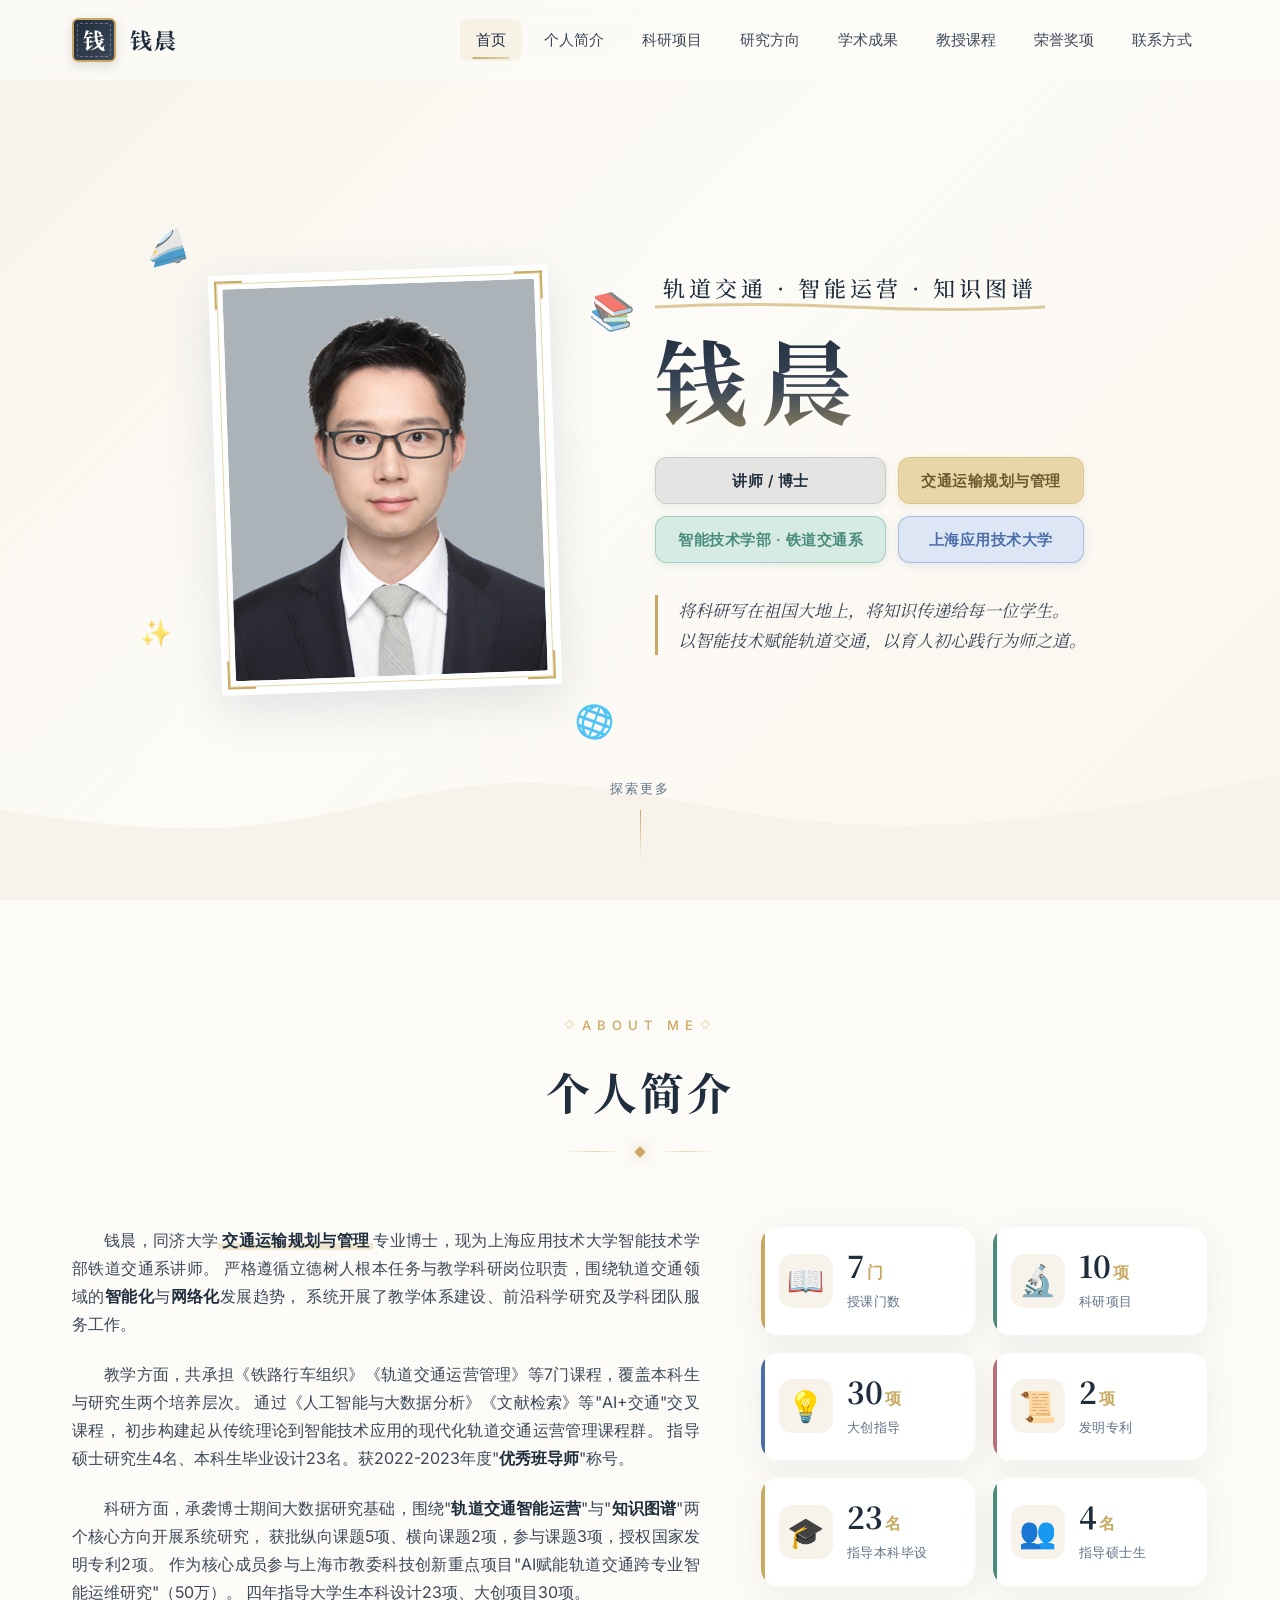
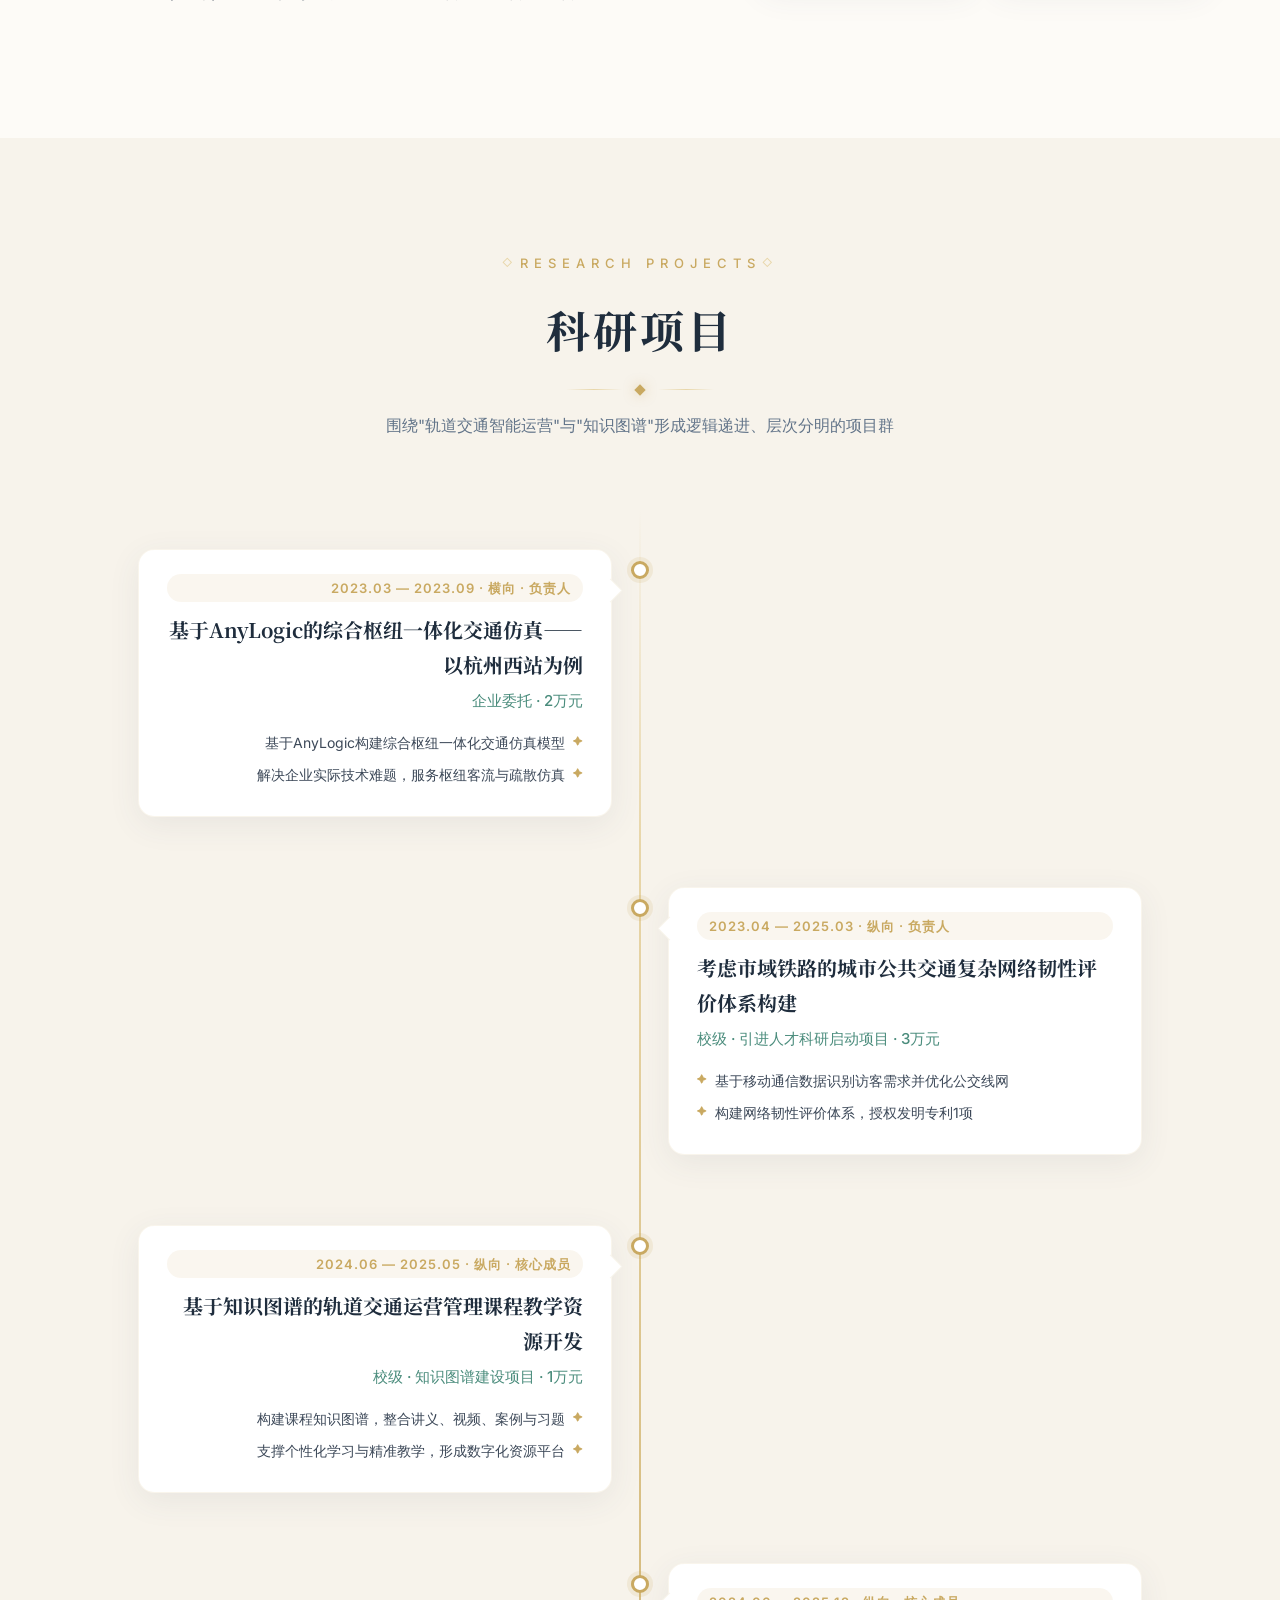
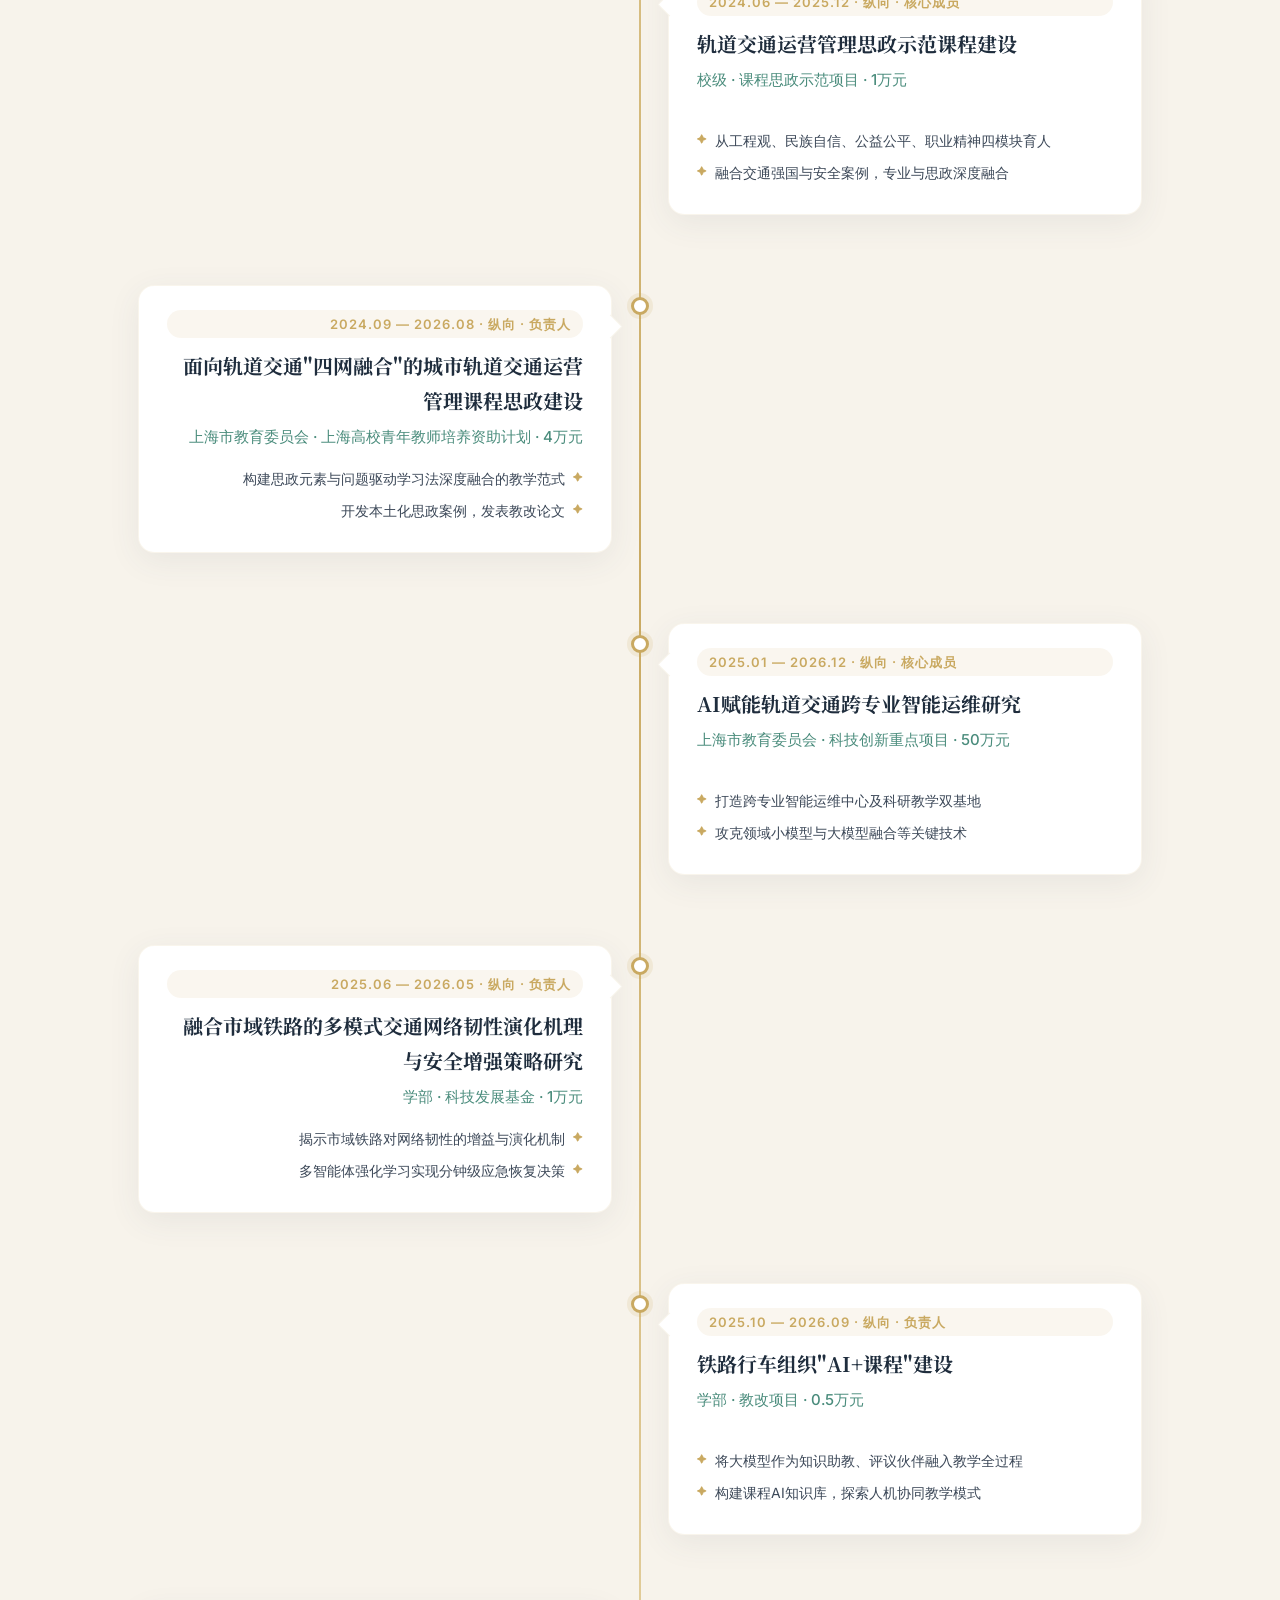
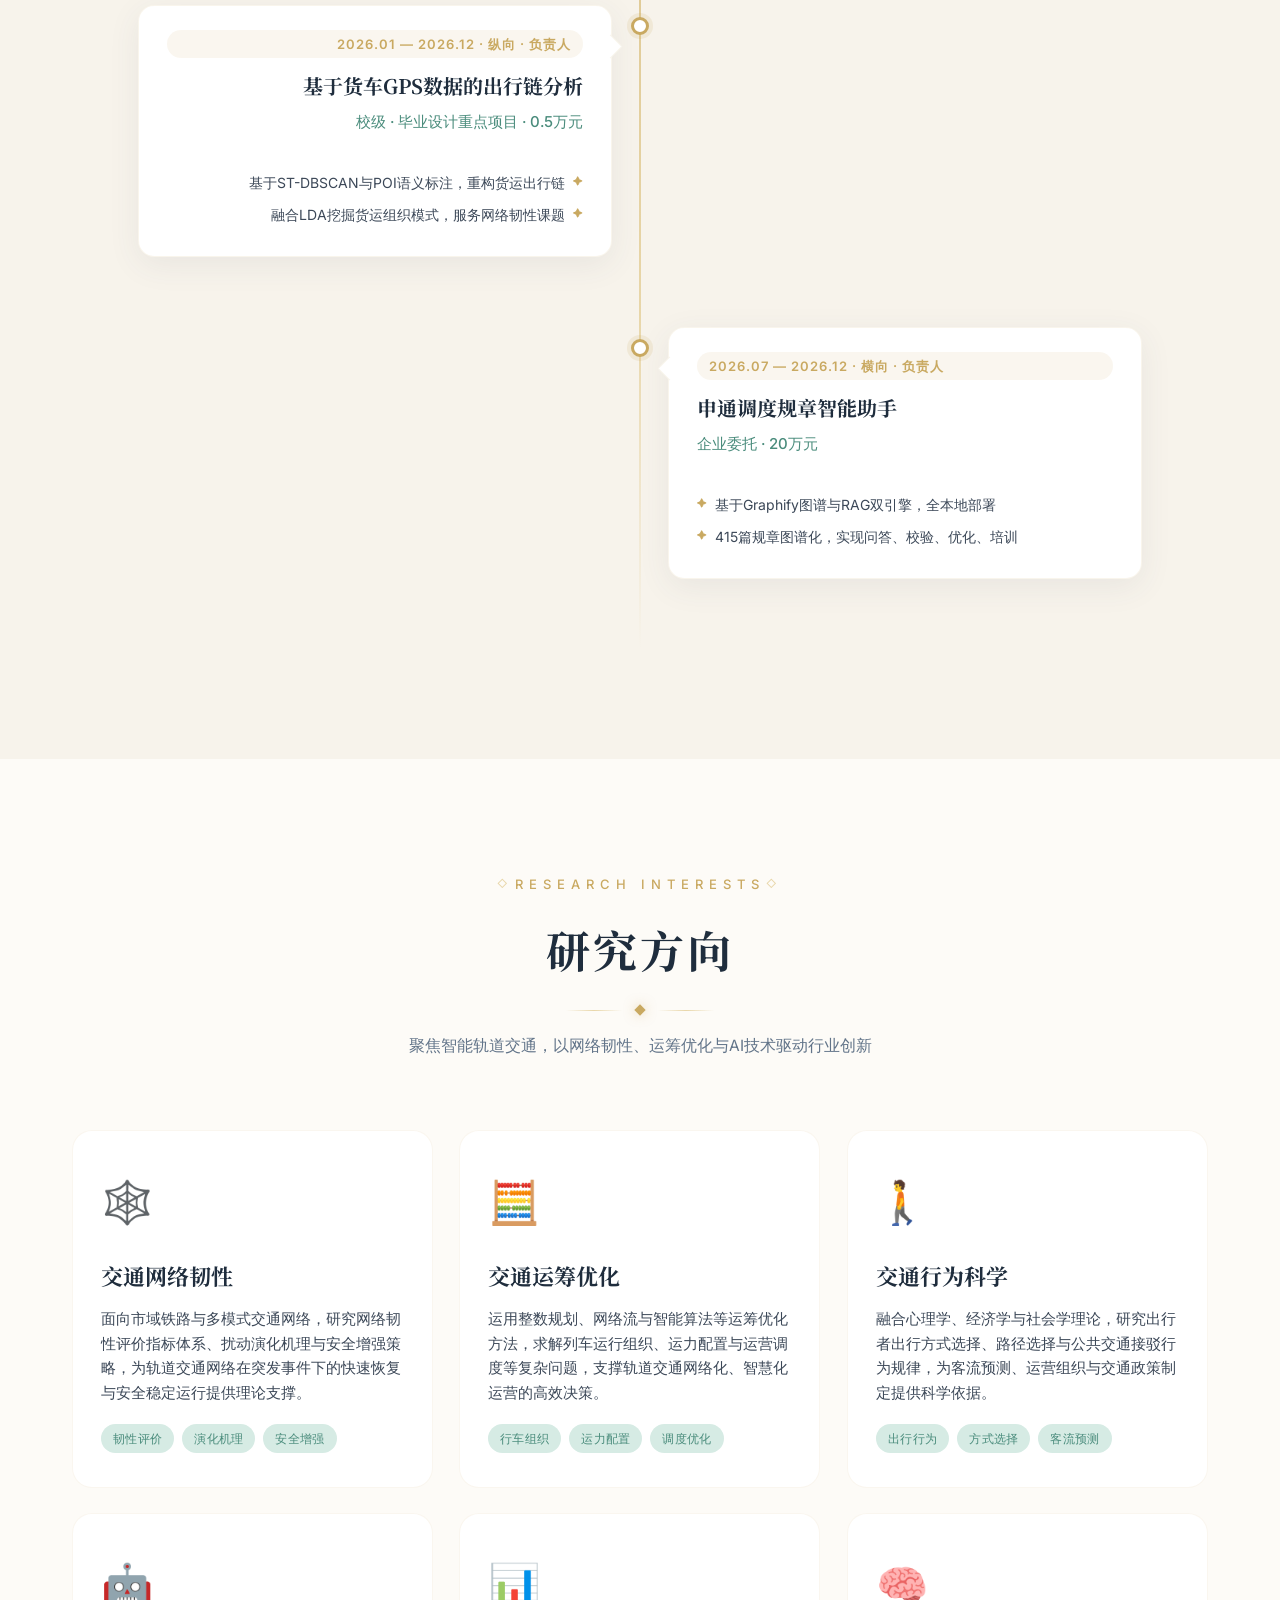
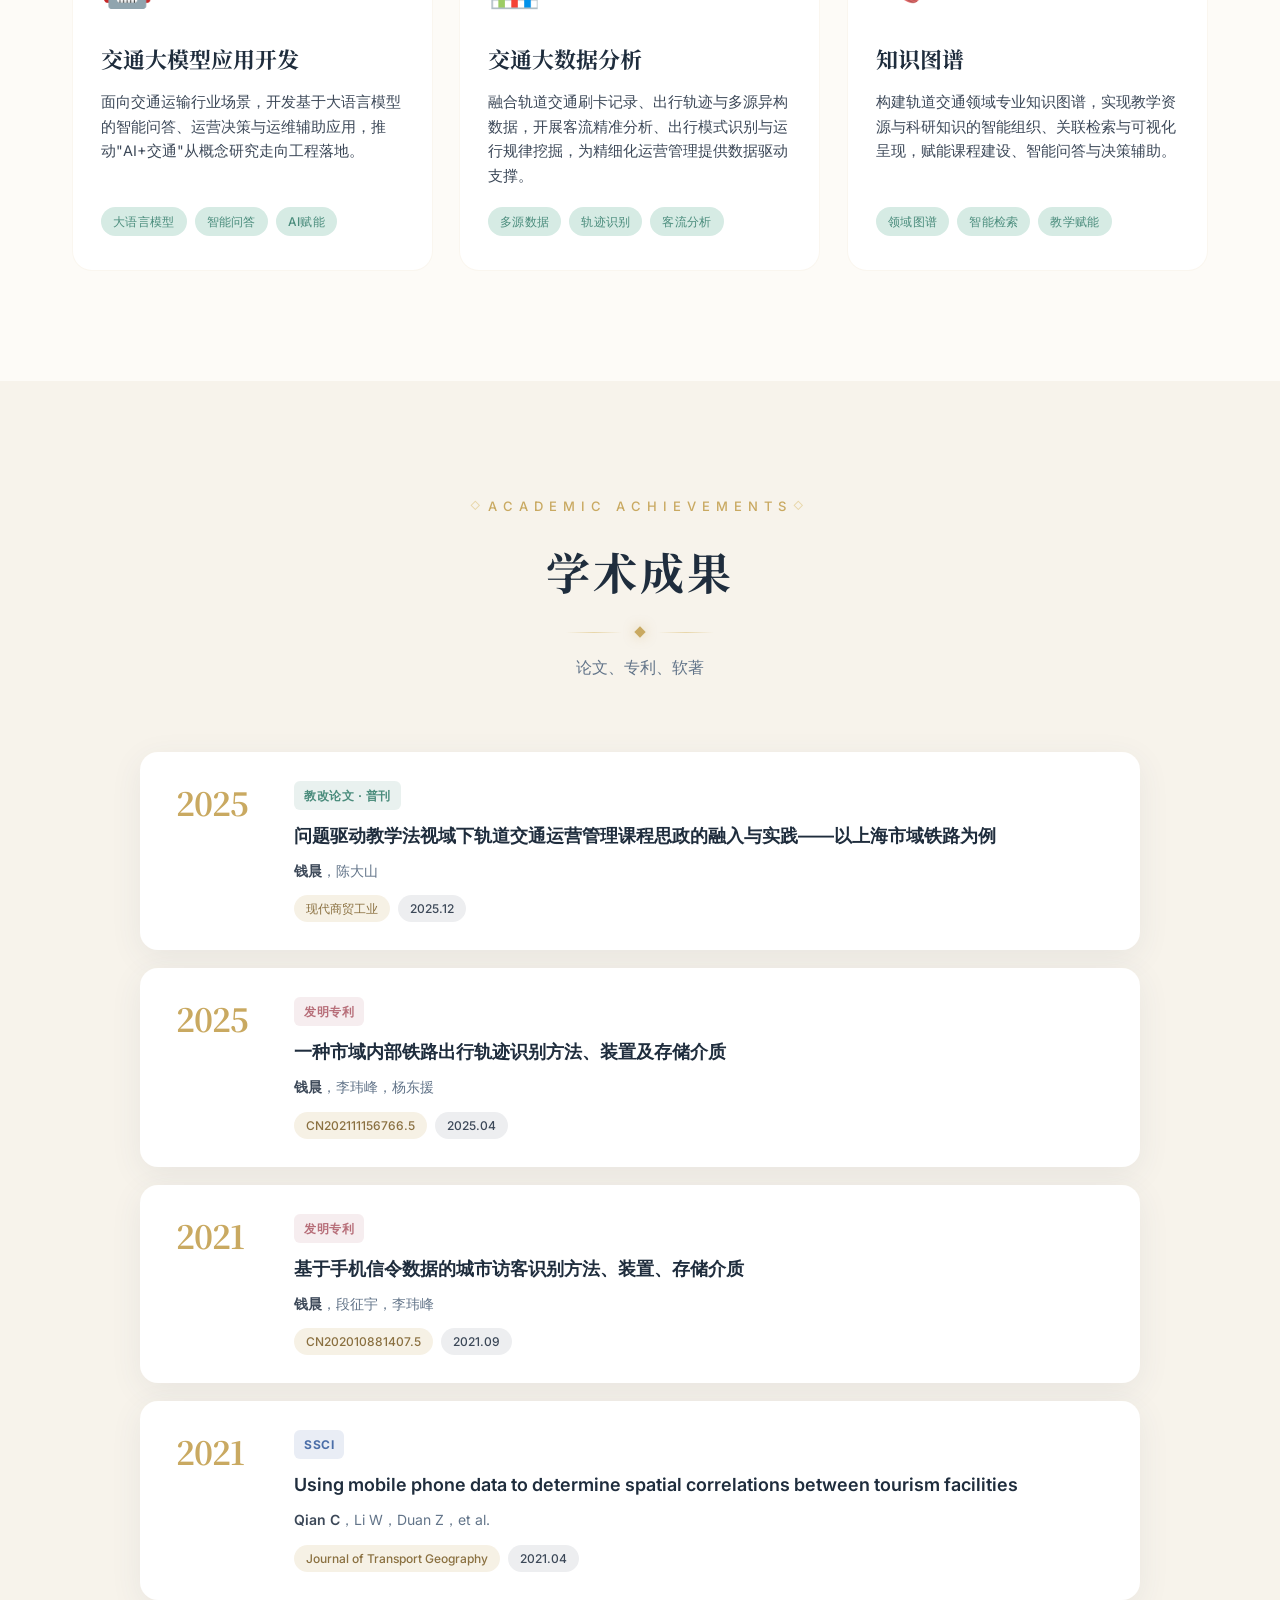
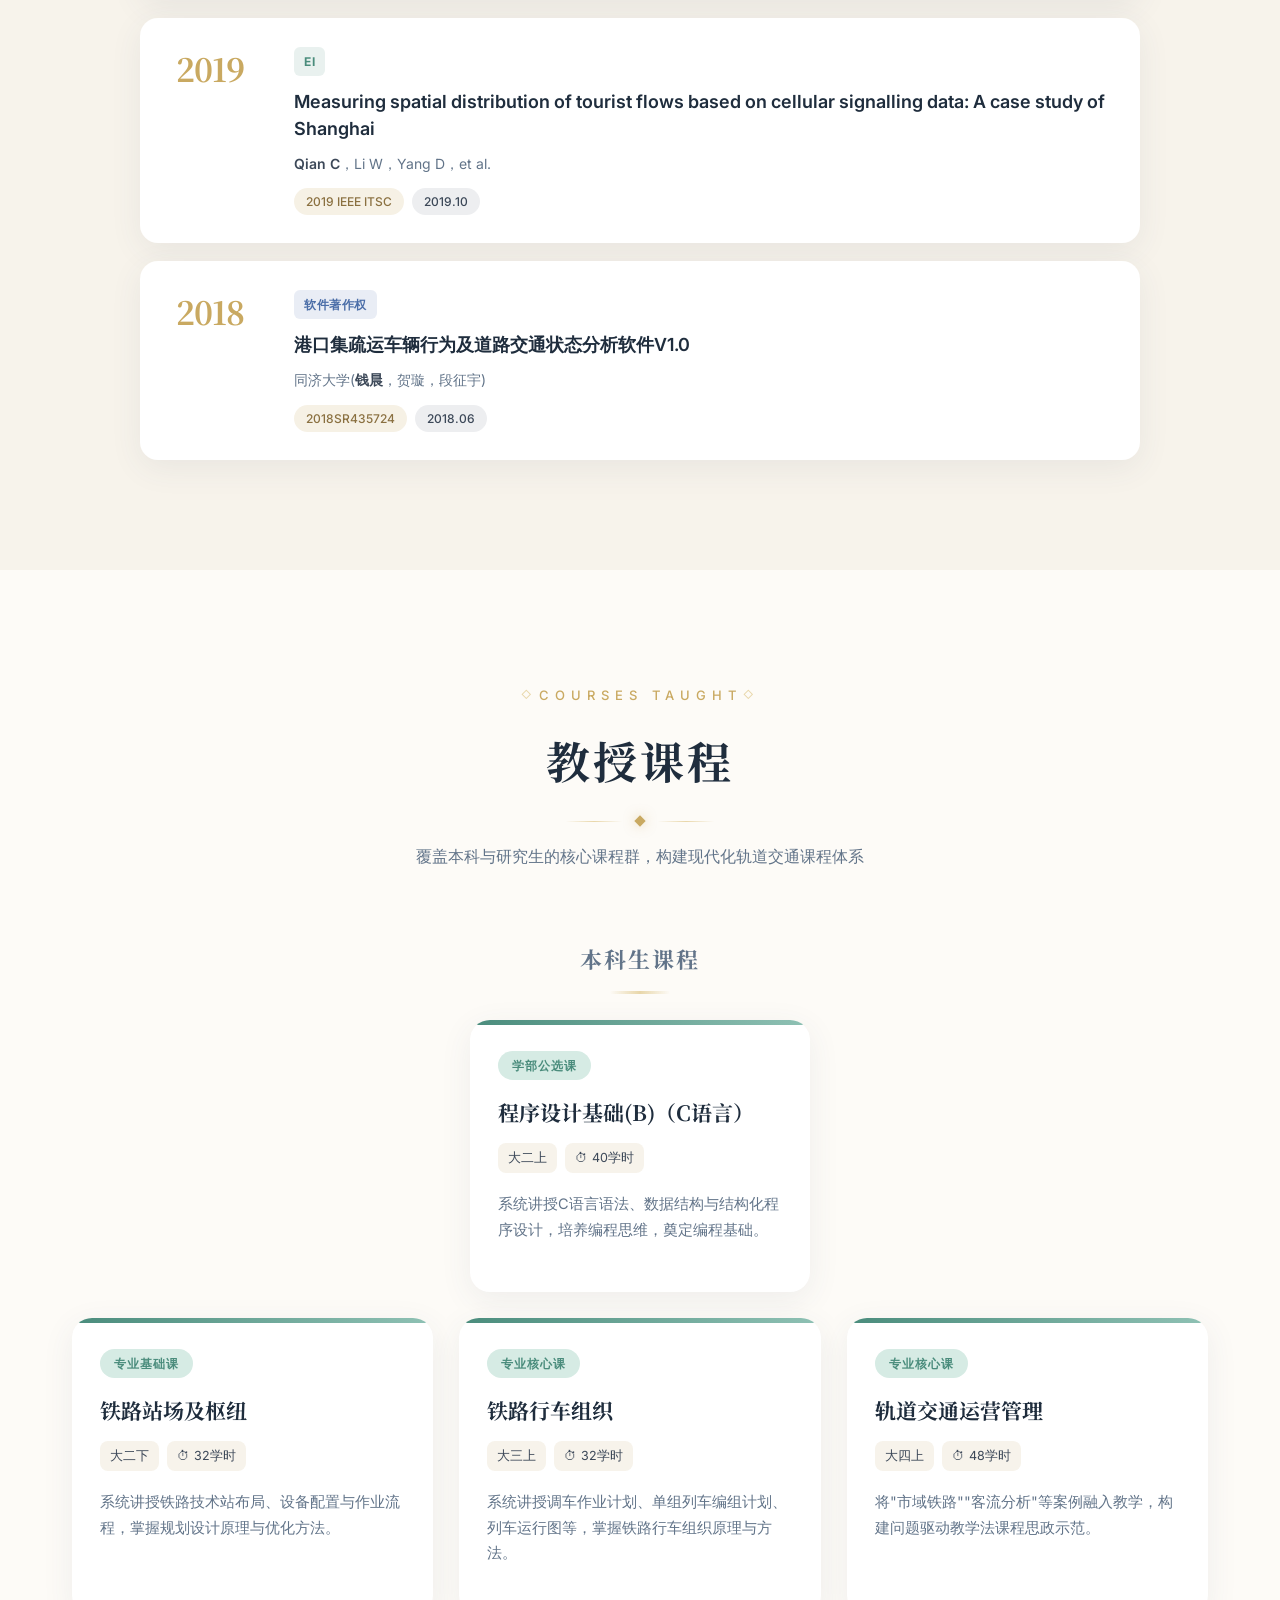
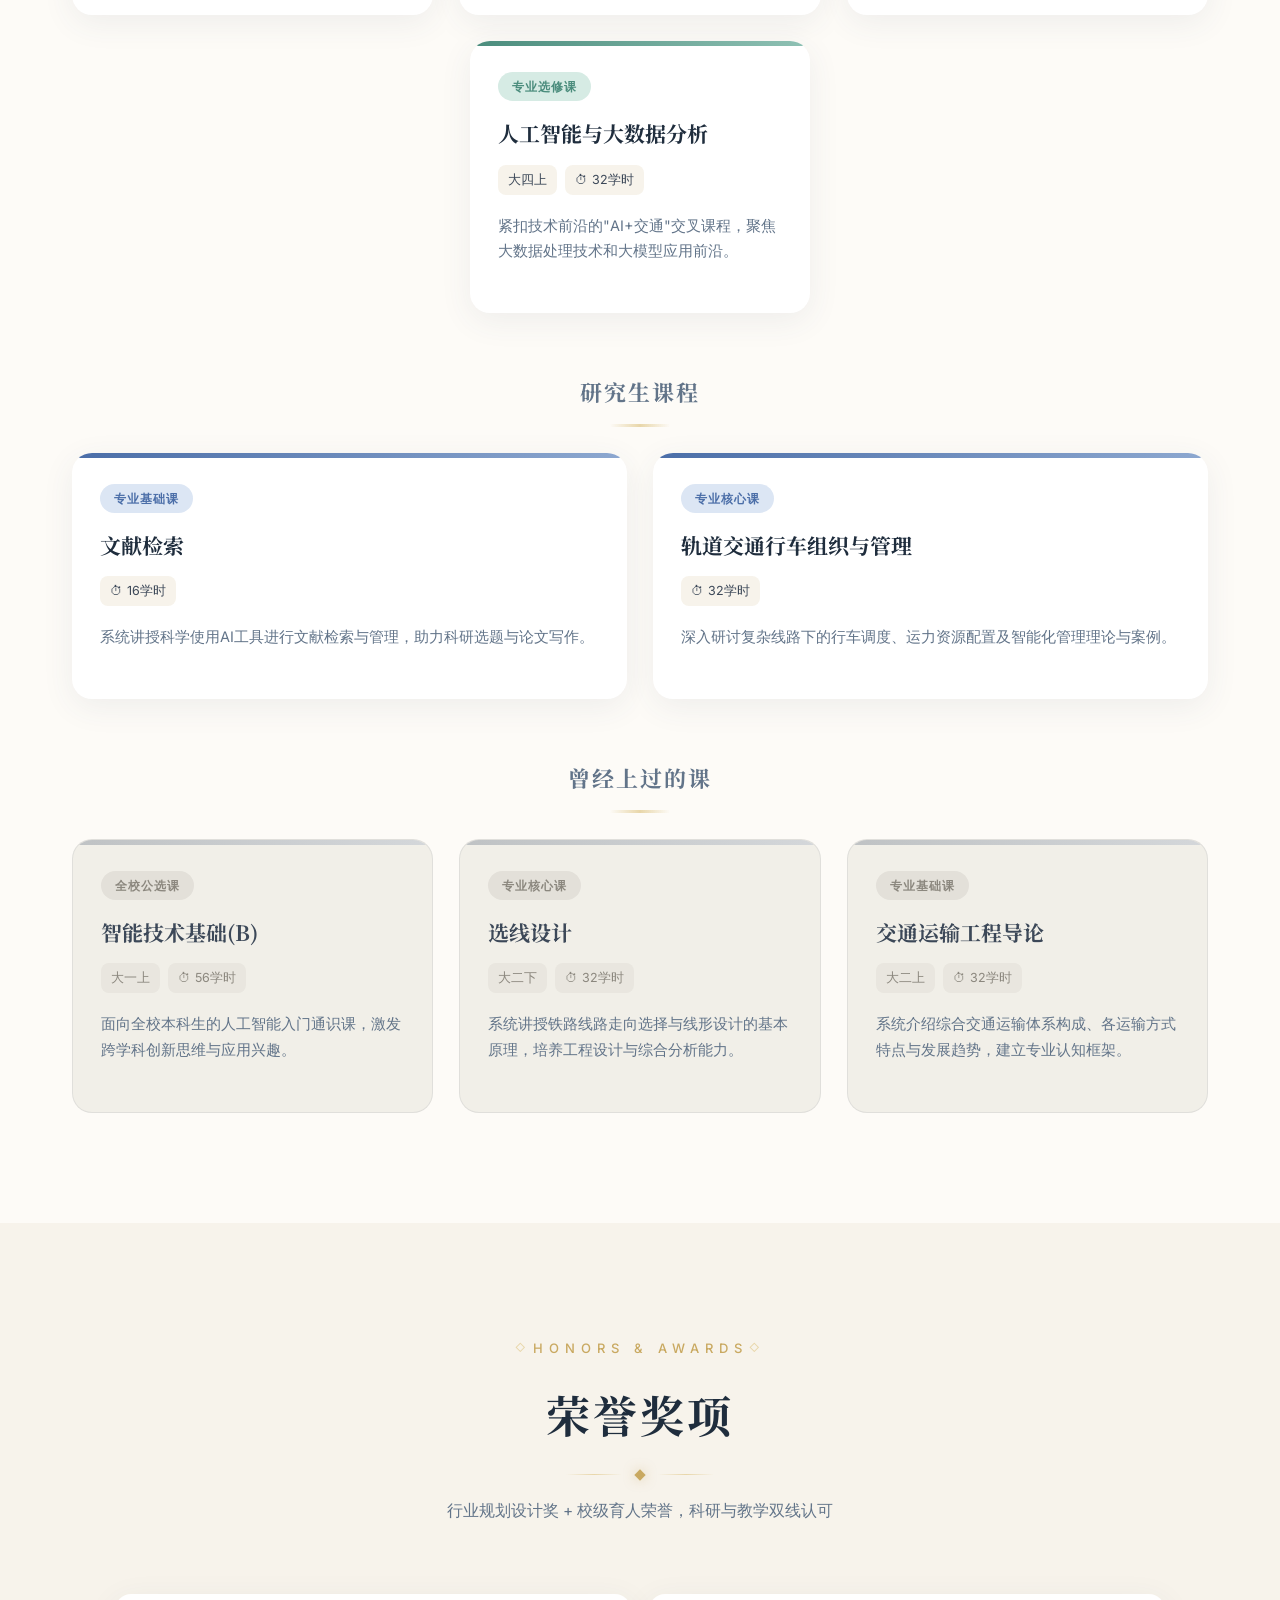
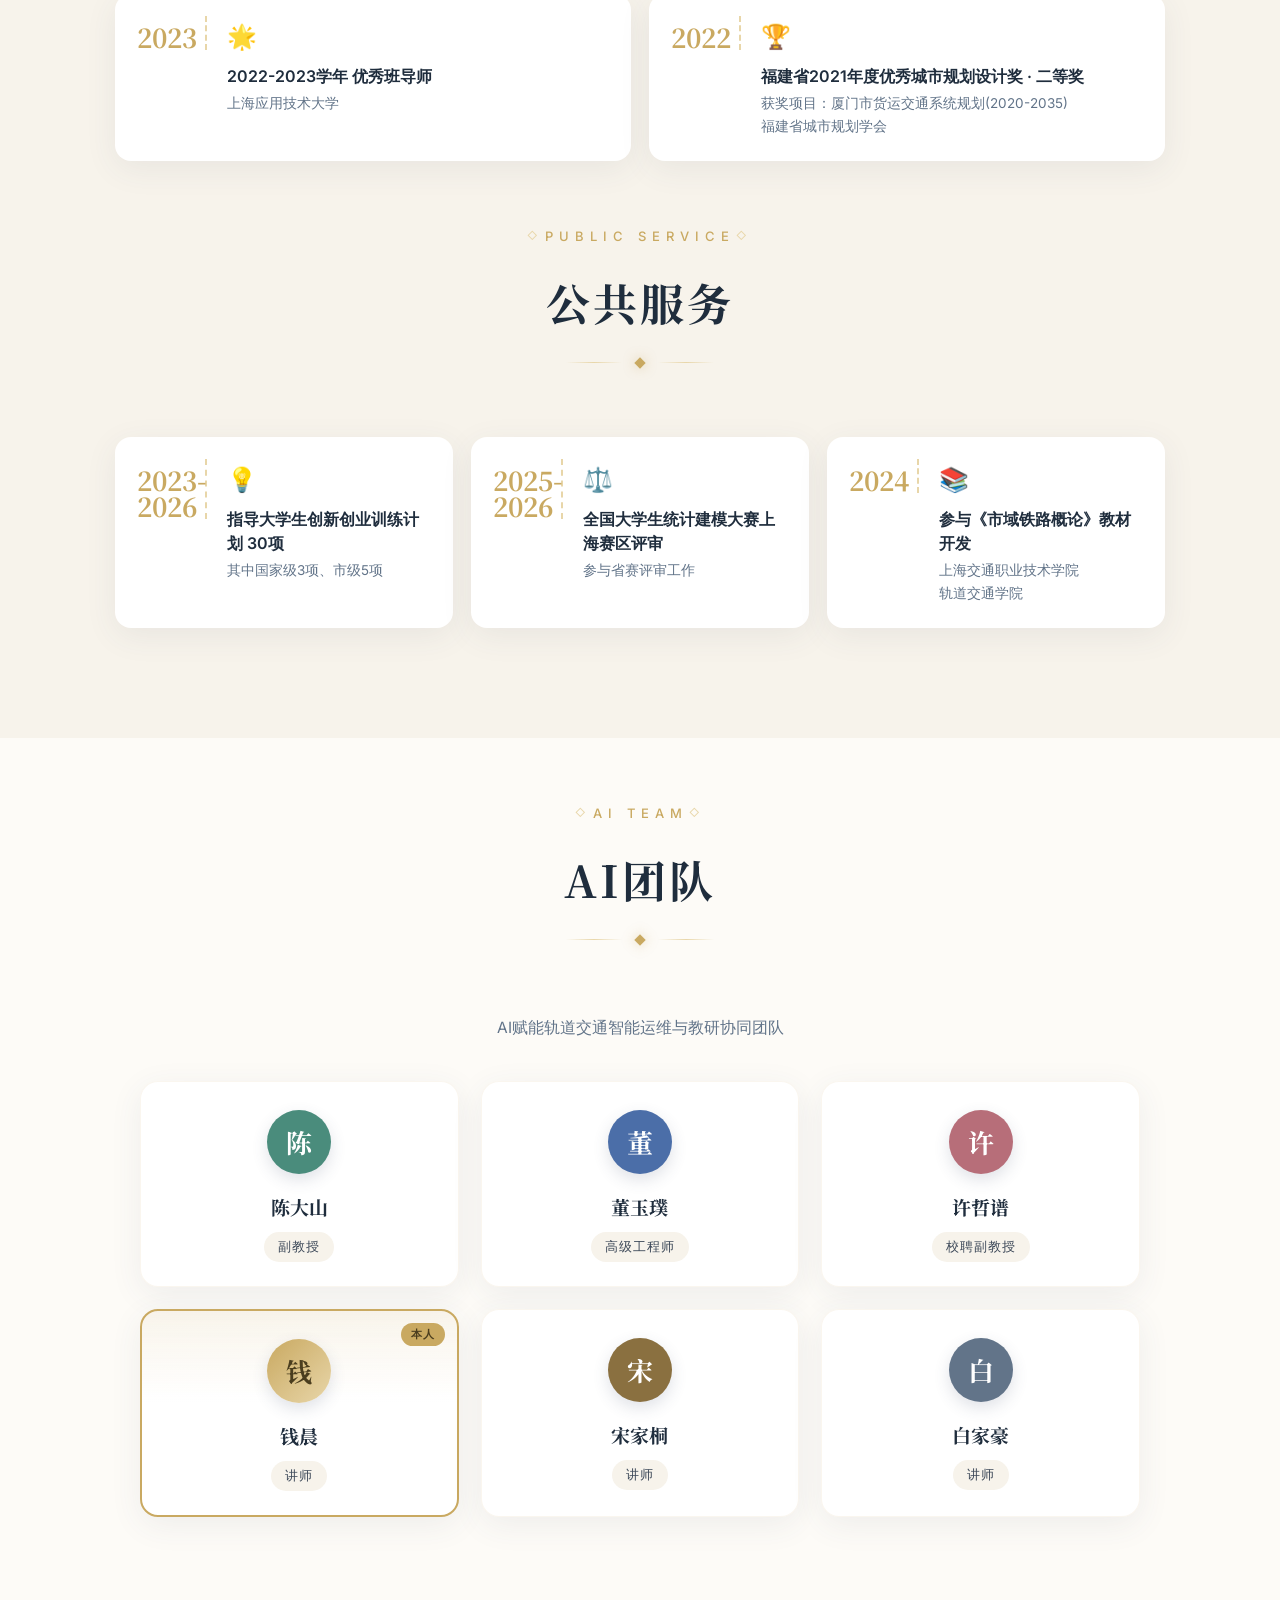
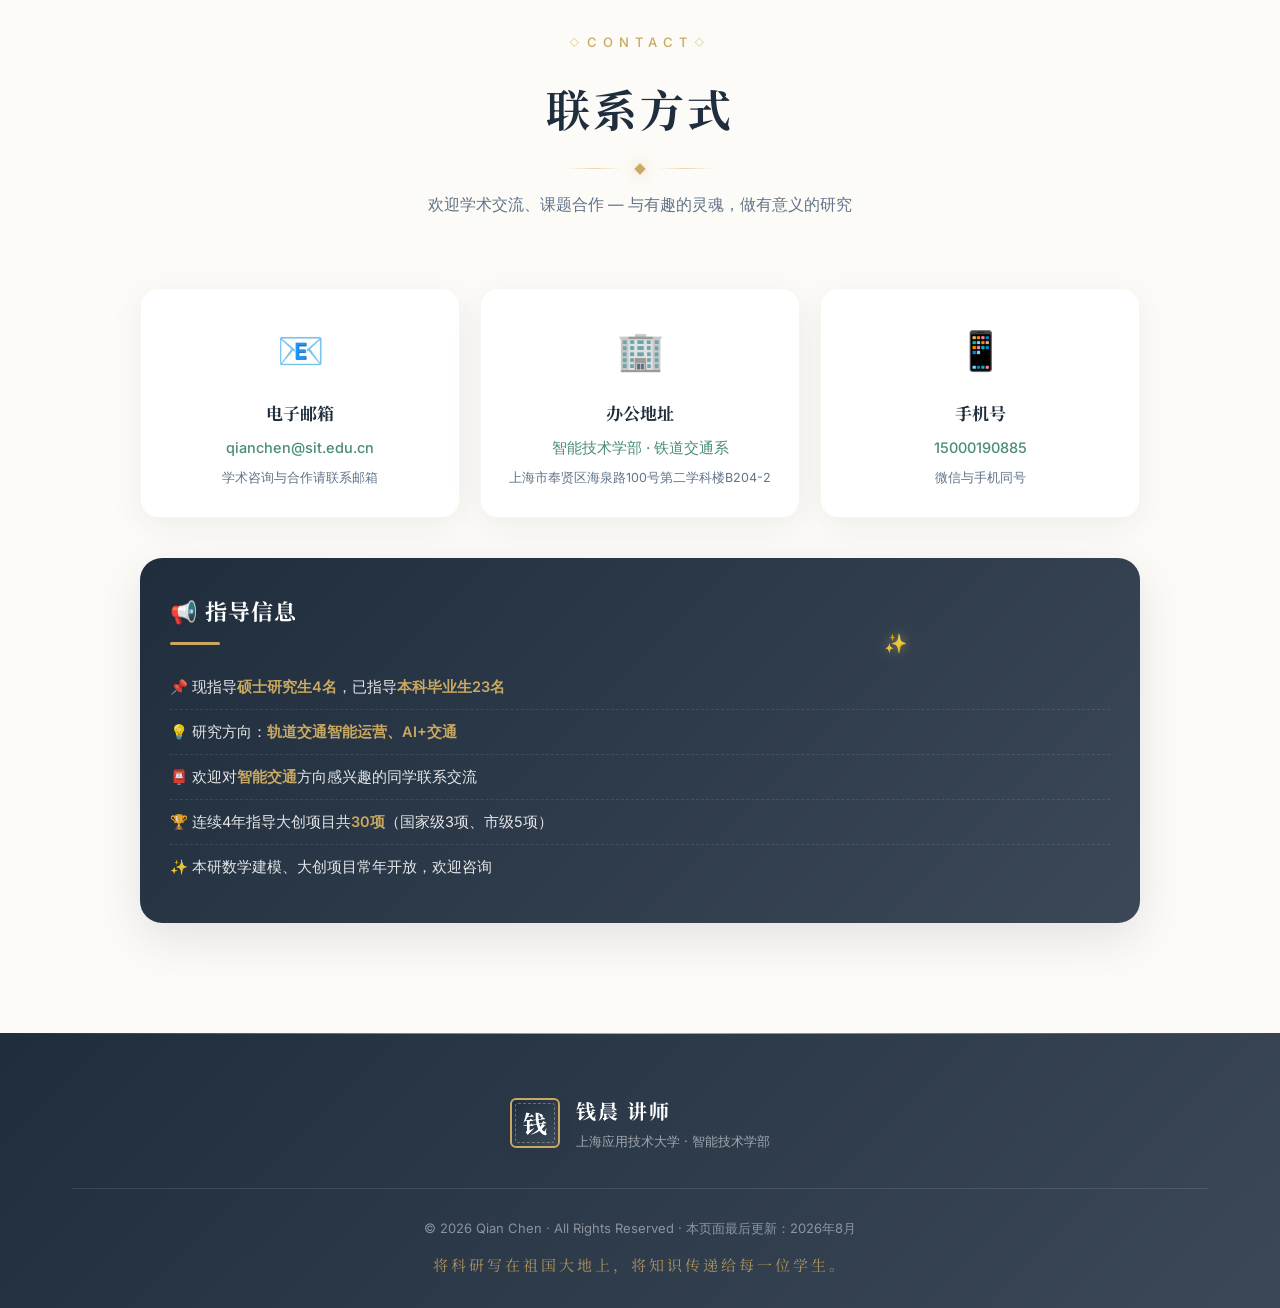
==== index.html @ 1cc36643 "Initial resume site" ====
<!doctype html>
<html lang="zh-CN">
  <head>
    <meta charset="UTF-8" />
    <meta name="viewport" content="width=device-width, initial-scale=1.0" />
    <title>钱晨 讲师 | 个人简历</title>
    <link rel="stylesheet" href="styles.css" />
    <link
      href="https://fonts.googleapis.com/css2?family=Noto+Serif+SC:wght@400;500;600;700&family=Inter:wght@300;400;500;600&display=swap"
      rel="stylesheet"
    />
  </head>
  <body>
    <!-- 背景装饰 -->
    <div class="bg-canvas" id="bgCanvas"></div>
    <div class="bg-particles">
      <span class="particle p1"></span>
      <span class="particle p2"></span>
      <span class="particle p3"></span>
      <span class="particle p4"></span>
      <span class="particle p5"></span>
    </div>

    <!-- 导航 -->
    <nav class="navbar">
      <div class="nav-container">
        <a href="#home" class="brand">
          <span class="brand-seal">钱</span>
          <span class="brand-name">钱晨</span>
        </a>
        <ul class="nav-links" id="navLinks">
          <li><a href="#home" class="active">首页</a></li>
          <li><a href="#about">个人简介</a></li>
          <li><a href="#projects">科研项目</a></li>
          <li><a href="#research">研究方向</a></li>
          <li><a href="#publications">学术成果</a></li>
          <li><a href="#courses">教授课程</a></li>
          <li><a href="#awards">荣誉奖项</a></li>
          <li><a href="#contact">联系方式</a></li>
        </ul>
        <div class="nav-toggle" id="navToggle">
          <span></span><span></span><span></span>
        </div>
      </div>
    </nav>

    <!-- 首页横幅 -->
    <section id="home" class="hero">
      <div class="hero-wave"></div>
      <div class="hero-content">
        <div class="hero-portrait">
          <div class="portrait-frame">
            <div class="frame-corner tl"></div>
            <div class="frame-corner tr"></div>
            <div class="frame-corner bl"></div>
            <div class="frame-corner br"></div>
            <img src="resources/证件照.jpg" alt="钱晨讲师" class="portrait-img" />
          </div>
          <div class="portrait-deco">
            <span class="deco-leaf l1">🚄</span>
            <span class="deco-leaf l2">📚</span>
            <span class="deco-leaf l3">✨</span>
            <span class="deco-leaf l4">🌐</span>
          </div>
        </div>
        <div class="hero-text">
          <p class="hero-greet">
            <span class="ink-underline">轨道交通 · 智能运营 · 知识图谱</span>
          </p>
          <h1 class="hero-name">
            <span class="char">钱</span><span class="char">晨</span>
          </h1>
          <div class="hero-titles">
            <span class="title-pill pill-primary">讲师 / 博士</span>
            <span class="title-pill pill-gold">交通运输规划与管理</span>
            <span class="title-pill pill-secondary"
              >智能技术学部 · 铁道交通系</span
            >
            <span class="title-pill pill-accent">上海应用技术大学</span>
          </div>
          <p class="hero-quote">
            将科研写在祖国大地上，将知识传递给每一位学生。<br />
            以智能技术赋能轨道交通，以育人初心践行为师之道。
          </p>
        </div>
      </div>
      <a href="#about" class="scroll-hint">
        <span>探索更多</span>
        <div class="scroll-line"></div>
      </a>
    </section>

    <!-- 个人简介 -->
    <section id="about" class="about section">
      <div class="container">
        <header class="section-header">
          <span class="section-eyebrow">About Me</span>
          <h2 class="section-title">个人简介</h2>
          <div class="title-accent">
            <span class="accent-line"></span>
            <span class="accent-diamond"></span>
            <span class="accent-line"></span>
          </div>
        </header>
        <div class="about-grid">
          <div class="about-biography">
            <p>
              钱晨，同济大学<span class="hl-highlight">交通运输规划与管理</span
              >专业博士，现为上海应用技术大学智能技术学部铁道交通系讲师。
              严格遵循立德树人根本任务与教学科研岗位职责，围绕轨道交通领域的<strong>智能化</strong>与<strong>网络化</strong>发展趋势，
              系统开展了教学体系建设、前沿科学研究及学科团队服务工作。
            </p>
            <p>
              教学方面，共承担《铁路行车组织》《轨道交通运营管理》等7门课程，覆盖本科生与研究生两个培养层次。
              通过《人工智能与大数据分析》《文献检索》等"AI+交通"交叉课程，
              初步构建起从传统理论到智能技术应用的现代化轨道交通运营管理课程群。
              指导硕士研究生4名、本科生毕业设计23名。获2022-2023年度"<strong>优秀班导师</strong>"称号。
            </p>
            <p>
              科研方面，承袭博士期间大数据研究基础，围绕"<strong>轨道交通智能运营</strong>"与"<strong>知识图谱</strong>"两个核心方向开展系统研究，
              获批纵向课题5项、横向课题2项，参与课题3项，授权国家发明专利2项。
              作为核心成员参与上海市教委科技创新重点项目"AI赋能轨道交通跨专业智能运维研究"（50万）。
              四年指导大学生本科设计23项、大创项目30项。
            </p>
          </div>
          <div class="about-stats">
            <div class="stat-card stat-1">
              <div class="stat-icon">📖</div>
              <div class="stat-body">
                <span class="stat-num" data-count="7">0</span
                ><span class="stat-suffix">门</span>
                <span class="stat-label">授课门数</span>
              </div>
            </div>
            <div class="stat-card stat-2">
              <div class="stat-icon">🔬</div>
              <div class="stat-body">
                <span class="stat-num" data-count="10">0</span
                ><span class="stat-suffix">项</span>
                <span class="stat-label">科研项目</span>
              </div>
            </div>
            <div class="stat-card stat-3">
              <div class="stat-icon">💡</div>
              <div class="stat-body">
                <span class="stat-num" data-count="30">0</span
                ><span class="stat-suffix">项</span>
                <span class="stat-label">大创指导</span>
              </div>
            </div>
            <div class="stat-card stat-4">
              <div class="stat-icon">📜</div>
              <div class="stat-body">
                <span class="stat-num" data-count="2">0</span
                ><span class="stat-suffix">项</span>
                <span class="stat-label">发明专利</span>
              </div>
            </div>
            <div class="stat-card stat-5">
              <div class="stat-icon">🎓</div>
              <div class="stat-body">
                <span class="stat-num" data-count="23">0</span
                ><span class="stat-suffix">名</span>
                <span class="stat-label">指导本科毕设</span>
              </div>
            </div>
            <div class="stat-card stat-6">
              <div class="stat-icon">👥</div>
              <div class="stat-body">
                <span class="stat-num" data-count="4">0</span
                ><span class="stat-suffix">名</span>
                <span class="stat-label">指导硕士生</span>
              </div>
            </div>
          </div>
        </div>
      </div>
    </section>

    <!-- 科研项目 -->
    <section id="projects" class="education section section-alt">
      <div class="container">
        <header class="section-header">
          <span class="section-eyebrow">Research Projects</span>
          <h2 class="section-title">科研项目</h2>
          <div class="title-accent">
            <span class="accent-line"></span>
            <span class="accent-diamond"></span>
            <span class="accent-line"></span>
          </div>
          <p class="section-subtitle">
            围绕"轨道交通智能运营"与"知识图谱"形成逻辑递进、层次分明的项目群
          </p>
        </header>
        <div class="timeline">
          <div class="timeline-line"></div>
          <div class="timeline-item left">
            <div class="timeline-dot"></div>
            <div class="timeline-card">
              <span class="timeline-date"
                >2023.03 — 2023.09 · 横向 · 负责人</span
              >
              <h3 class="timeline-title">
                基于AnyLogic的综合枢纽一体化交通仿真——以杭州西站为例
              </h3>
              <p class="timeline-school">企业委托 · 2万元</p>
              <ul class="timeline-detail">
                <li>基于AnyLogic构建综合枢纽一体化交通仿真模型</li>
                <li>解决企业实际技术难题，服务枢纽客流与疏散仿真</li>
              </ul>
            </div>
          </div>
          <div class="timeline-item right">
            <div class="timeline-dot"></div>
            <div class="timeline-card">
              <span class="timeline-date"
                >2023.04 — 2025.03 · 纵向 · 负责人</span
              >
              <h3 class="timeline-title">
                考虑市域铁路的城市公共交通复杂网络韧性评价体系构建
              </h3>
              <p class="timeline-school">校级 · 引进人才科研启动项目 · 3万元</p>
              <ul class="timeline-detail">
                <li>基于移动通信数据识别访客需求并优化公交线网</li>
                <li>构建网络韧性评价体系，授权发明专利1项</li>
              </ul>
            </div>
          </div>
          <div class="timeline-item left">
            <div class="timeline-dot"></div>
            <div class="timeline-card">
              <span class="timeline-date"
                >2024.06 — 2025.05 · 纵向 · 核心成员</span
              >
              <h3 class="timeline-title">
                基于知识图谱的轨道交通运营管理课程教学资源开发
              </h3>
              <p class="timeline-school">校级 · 知识图谱建设项目 · 1万元</p>
              <ul class="timeline-detail">
                <li>构建课程知识图谱，整合讲义、视频、案例与习题</li>
                <li>支撑个性化学习与精准教学，形成数字化资源平台</li>
              </ul>
            </div>
          </div>
          <div class="timeline-item right">
            <div class="timeline-dot"></div>
            <div class="timeline-card">
              <span class="timeline-date"
                >2024.06 — 2025.12 · 纵向 · 核心成员</span
              >
              <h3 class="timeline-title">轨道交通运营管理思政示范课程建设</h3>
              <p class="timeline-school">校级 · 课程思政示范项目 · 1万元</p>
              <ul class="timeline-detail">
                <li>从工程观、民族自信、公益公平、职业精神四模块育人</li>
                <li>融合交通强国与安全案例，专业与思政深度融合</li>
              </ul>
            </div>
          </div>
          <div class="timeline-item left">
            <div class="timeline-dot"></div>
            <div class="timeline-card">
              <span class="timeline-date"
                >2024.09 — 2026.08 · 纵向 · 负责人</span
              >
              <h3 class="timeline-title">
                面向轨道交通"四网融合"的城市轨道交通运营管理课程思政建设
              </h3>
              <p class="timeline-school">
                上海市教育委员会 · 上海高校青年教师培养资助计划 · 4万元
              </p>
              <ul class="timeline-detail">
                <li>构建思政元素与问题驱动学习法深度融合的教学范式</li>
                <li>开发本土化思政案例，发表教改论文</li>
              </ul>
            </div>
          </div>
          <div class="timeline-item right">
            <div class="timeline-dot"></div>
            <div class="timeline-card">
              <span class="timeline-date"
                >2025.01 — 2026.12 · 纵向 · 核心成员</span
              >
              <h3 class="timeline-title">AI赋能轨道交通跨专业智能运维研究</h3>
              <p class="timeline-school">
                上海市教育委员会 · 科技创新重点项目 · 50万元
              </p>
              <ul class="timeline-detail">
                <li>打造跨专业智能运维中心及科研教学双基地</li>
                <li>攻克领域小模型与大模型融合等关键技术</li>
              </ul>
            </div>
          </div>
          <div class="timeline-item left">
            <div class="timeline-dot"></div>
            <div class="timeline-card">
              <span class="timeline-date"
                >2025.06 — 2026.05 · 纵向 · 负责人</span
              >
              <h3 class="timeline-title">
                融合市域铁路的多模式交通网络韧性演化机理与安全增强策略研究
              </h3>
              <p class="timeline-school">学部 · 科技发展基金 · 1万元</p>
              <ul class="timeline-detail">
                <li>揭示市域铁路对网络韧性的增益与演化机制</li>
                <li>多智能体强化学习实现分钟级应急恢复决策</li>
              </ul>
            </div>
          </div>
          <div class="timeline-item right">
            <div class="timeline-dot"></div>
            <div class="timeline-card">
              <span class="timeline-date"
                >2025.10 — 2026.09 · 纵向 · 负责人</span
              >
              <h3 class="timeline-title">铁路行车组织"AI+课程"建设</h3>
              <p class="timeline-school">学部 · 教改项目 · 0.5万元</p>
              <ul class="timeline-detail">
                <li>将大模型作为知识助教、评议伙伴融入教学全过程</li>
                <li>构建课程AI知识库，探索人机协同教学模式</li>
              </ul>
            </div>
          </div>
          <div class="timeline-item left">
            <div class="timeline-dot"></div>
            <div class="timeline-card">
              <span class="timeline-date"
                >2026.01 — 2026.12 · 纵向 · 负责人</span
              >
              <h3 class="timeline-title">基于货车GPS数据的出行链分析</h3>
              <p class="timeline-school">校级 · 毕业设计重点项目 · 0.5万元</p>
              <ul class="timeline-detail">
                <li>基于ST-DBSCAN与POI语义标注，重构货运出行链</li>
                <li>融合LDA挖掘货运组织模式，服务网络韧性课题</li>
              </ul>
            </div>
          </div>
          <div class="timeline-item right">
            <div class="timeline-dot"></div>
            <div class="timeline-card">
              <span class="timeline-date"
                >2026.07 — 2026.12 · 横向 · 负责人</span
              >
              <h3 class="timeline-title">申通调度规章智能助手</h3>
              <p class="timeline-school">企业委托 · 20万元</p>
              <ul class="timeline-detail">
                <li>基于Graphify图谱与RAG双引擎，全本地部署</li>
                <li>415篇规章图谱化，实现问答、校验、优化、培训</li>
              </ul>
            </div>
          </div>
        </div>
      </div>
    </section>

    <!-- 研究方向 -->
    <section id="research" class="research section">
      <div class="container">
        <header class="section-header">
          <span class="section-eyebrow">Research Interests</span>
          <h2 class="section-title">研究方向</h2>
          <div class="title-accent">
            <span class="accent-line"></span>
            <span class="accent-diamond"></span>
            <span class="accent-line"></span>
          </div>
          <p class="section-subtitle">
            聚焦智能轨道交通，以网络韧性、运筹优化与AI技术驱动行业创新
          </p>
        </header>
        <div class="research-grid">
          <div class="research-card hover-card" style="--i: 1">
            <div class="rc-icon">🕸️</div>
            <h3 class="rc-title">交通网络韧性</h3>
            <p class="rc-desc">
              面向市域铁路与多模式交通网络，研究网络韧性评价指标体系、扰动演化机理与安全增强策略，为轨道交通网络在突发事件下的快速恢复与安全稳定运行提供理论支撑。
            </p>
            <div class="rc-tags">
              <span>韧性评价</span><span>演化机理</span><span>安全增强</span>
            </div>
          </div>
          <div class="research-card hover-card" style="--i: 2">
            <div class="rc-icon">🧮</div>
            <h3 class="rc-title">交通运筹优化</h3>
            <p class="rc-desc">
              运用整数规划、网络流与智能算法等运筹优化方法，求解列车运行组织、运力配置与运营调度等复杂问题，支撑轨道交通网络化、智慧化运营的高效决策。
            </p>
            <div class="rc-tags">
              <span>行车组织</span><span>运力配置</span><span>调度优化</span>
            </div>
          </div>
          <div class="research-card hover-card" style="--i: 3">
            <div class="rc-icon">🚶</div>
            <h3 class="rc-title">交通行为科学</h3>
            <p class="rc-desc">
              融合心理学、经济学与社会学理论，研究出行者出行方式选择、路径选择与公共交通接驳行为规律，为客流预测、运营组织与交通政策制定提供科学依据。
            </p>
            <div class="rc-tags">
              <span>出行行为</span><span>方式选择</span><span>客流预测</span>
            </div>
          </div>
          <div class="research-card hover-card" style="--i: 4">
            <div class="rc-icon">🤖</div>
            <h3 class="rc-title">交通大模型应用开发</h3>
            <p class="rc-desc">
              面向交通运输行业场景，开发基于大语言模型的智能问答、运营决策与运维辅助应用，推动"AI+交通"从概念研究走向工程落地。
            </p>
            <div class="rc-tags">
              <span>大语言模型</span><span>智能问答</span><span>AI赋能</span>
            </div>
          </div>
          <div class="research-card hover-card" style="--i: 5">
            <div class="rc-icon">📊</div>
            <h3 class="rc-title">交通大数据分析</h3>
            <p class="rc-desc">
              融合轨道交通刷卡记录、出行轨迹与多源异构数据，开展客流精准分析、出行模式识别与运行规律挖掘，为精细化运营管理提供数据驱动支撑。
            </p>
            <div class="rc-tags">
              <span>多源数据</span><span>轨迹识别</span><span>客流分析</span>
            </div>
          </div>
          <div class="research-card hover-card" style="--i: 6">
            <div class="rc-icon">🧠</div>
            <h3 class="rc-title">知识图谱</h3>
            <p class="rc-desc">
              构建轨道交通领域专业知识图谱，实现教学资源与科研知识的智能组织、关联检索与可视化呈现，赋能课程建设、智能问答与决策辅助。
            </p>
            <div class="rc-tags">
              <span>领域图谱</span><span>智能检索</span><span>教学赋能</span>
            </div>
          </div>
        </div>
      </div>
    </section>

    <!-- 学术成果 -->
    <section id="publications" class="publications section section-alt">
      <div class="container">
        <header class="section-header">
          <span class="section-eyebrow">Academic Achievements</span>
          <h2 class="section-title">学术成果</h2>
          <div class="title-accent">
            <span class="accent-line"></span>
            <span class="accent-diamond"></span>
            <span class="accent-line"></span>
          </div>
          <p class="section-subtitle">论文、专利、软著</p>
        </header>
        <div class="paper-list">
          <article class="paper-item hover-card">
            <div class="paper-year">2025</div>
            <div class="paper-body">
              <span class="paper-venue venue-journal">教改论文 · 普刊</span>
              <h3 class="paper-title">
                问题驱动教学法视域下轨道交通运营管理课程思政的融入与实践——以上海市域铁路为例
              </h3>
              <p class="paper-authors"><strong>钱晨</strong>，陈大山</p>
              <div class="paper-tags">
                <span class="tag-pill tag-source">现代商贸工业</span>
                <span class="tag-pill tag-date">2025.12</span>
              </div>
            </div>
          </article>
          <article class="paper-item hover-card">
            <div class="paper-year">2025</div>
            <div class="paper-body">
              <span class="paper-venue venue-a">发明专利</span>
              <h3 class="paper-title">
                一种市域内部铁路出行轨迹识别方法、装置及存储介质
              </h3>
              <p class="paper-authors"><strong>钱晨</strong>，李玮峰，杨东援</p>
              <div class="paper-tags">
                <span class="tag-pill tag-source">CN202111156766.5</span>
                <span class="tag-pill tag-date">2025.04</span>
              </div>
            </div>
          </article>
          <article class="paper-item hover-card">
            <div class="paper-year">2021</div>
            <div class="paper-body">
              <span class="paper-venue venue-a">发明专利</span>
              <h3 class="paper-title">
                基于手机信令数据的城市访客识别方法、装置、存储介质
              </h3>
              <p class="paper-authors"><strong>钱晨</strong>，段征宇，李玮峰</p>
              <div class="paper-tags">
                <span class="tag-pill tag-source">CN202010881407.5</span>
                <span class="tag-pill tag-date">2021.09</span>
              </div>
            </div>
          </article>
          <article class="paper-item hover-card">
            <div class="paper-year">2021</div>
            <div class="paper-body">
              <span class="paper-venue venue-b">SSCI</span>
              <h3 class="paper-title">
                Using mobile phone data to determine spatial correlations
                between tourism facilities
              </h3>
              <p class="paper-authors">
                <strong>Qian C</strong>，Li W，Duan Z，et al.
              </p>
              <div class="paper-tags">
                <span class="tag-pill tag-source"
                  >Journal of Transport Geography</span
                >
                <span class="tag-pill tag-date">2021.04</span>
              </div>
            </div>
          </article>
          <article class="paper-item hover-card">
            <div class="paper-year">2019</div>
            <div class="paper-body">
              <span class="paper-venue venue-journal">EI</span>
              <h3 class="paper-title">
                Measuring spatial distribution of tourist flows based on
                cellular signalling data: A case study of Shanghai
              </h3>
              <p class="paper-authors">
                <strong>Qian C</strong>，Li W，Yang D，et al.
              </p>
              <div class="paper-tags">
                <span class="tag-pill tag-source">2019 IEEE ITSC</span>
                <span class="tag-pill tag-date">2019.10</span>
              </div>
            </div>
          </article>
          <article class="paper-item hover-card">
            <div class="paper-year">2018</div>
            <div class="paper-body">
              <span class="paper-venue venue-b">软件著作权</span>
              <h3 class="paper-title">
                港口集疏运车辆行为及道路交通状态分析软件V1.0
              </h3>
              <p class="paper-authors">
                同济大学(<strong>钱晨</strong>，贺璇，段征宇)
              </p>
              <div class="paper-tags">
                <span class="tag-pill tag-source">2018SR435724</span>
                <span class="tag-pill tag-date">2018.06</span>
              </div>
            </div>
          </article>
        </div>
      </div>
    </section>

    <!-- 教授课程 -->
    <section id="courses" class="courses section">
      <div class="container">
        <header class="section-header">
          <span class="section-eyebrow">Courses Taught</span>
          <h2 class="section-title">教授课程</h2>
          <div class="title-accent">
            <span class="accent-line"></span>
            <span class="accent-diamond"></span>
            <span class="accent-line"></span>
          </div>
          <p class="section-subtitle">
            覆盖本科与研究生的核心课程群，构建现代化轨道交通课程体系
          </p>
        </header>
        <div class="courses-master">
          <h3 class="courses-subtitle courses-subtitle-first">本科生课程</h3>
          <div class="courses-grid">
            <div class="course-card course-undergrad hover-card course-single">
              <div class="course-level level-ug">学部公选课</div>
              <h3 class="course-name">程序设计基础(B)（C语言）</h3>
              <div class="course-meta">
                <span class="meta-item">大二上</span>
                <span class="meta-item">⏱ 40学时</span>
              </div>
              <p class="course-desc">
                系统讲授C语言语法、数据结构与结构化程序设计，培养编程思维，奠定编程基础。
              </p>
            </div>
            <div class="course-card course-undergrad hover-card">
              <div class="course-level level-ug">专业基础课</div>
              <h3 class="course-name">铁路站场及枢纽</h3>
              <div class="course-meta">
                <span class="meta-item">大二下</span>
                <span class="meta-item">⏱ 32学时</span>
              </div>
              <p class="course-desc">
                系统讲授铁路技术站布局、设备配置与作业流程，掌握规划设计原理与优化方法。
              </p>
            </div>
            <div class="course-card course-undergrad hover-card">
              <div class="course-level level-ug">专业核心课</div>
              <h3 class="course-name">铁路行车组织</h3>
              <div class="course-meta">
                <span class="meta-item">大三上</span>
                <span class="meta-item">⏱ 32学时</span>
              </div>
              <p class="course-desc">
                系统讲授调车作业计划、单组列车编组计划、列车运行图等，掌握铁路行车组织原理与方法。
              </p>
            </div>
            <div class="course-card course-undergrad hover-card">
              <div class="course-level level-ug">专业核心课</div>
              <h3 class="course-name">轨道交通运营管理</h3>
              <div class="course-meta">
                <span class="meta-item">大四上</span>
                <span class="meta-item">⏱ 48学时</span>
              </div>
              <p class="course-desc">
                将"市域铁路""客流分析"等案例融入教学，构建问题驱动教学法课程思政示范。
              </p>
            </div>
            <div class="course-card course-undergrad hover-card course-single">
              <div class="course-level level-ug">专业选修课</div>
              <h3 class="course-name">人工智能与大数据分析</h3>
              <div class="course-meta">
                <span class="meta-item">大四上</span>
                <span class="meta-item">⏱ 32学时</span>
              </div>
              <p class="course-desc">
                紧扣技术前沿的"AI+交通"交叉课程，聚焦大数据处理技术和大模型应用前沿。
              </p>
            </div>
          </div>
        </div>
        <div class="courses-master">
          <h3 class="courses-subtitle">研究生课程</h3>
          <div class="courses-grid">
            <div class="course-card course-grad hover-card">
              <div class="course-level level-g">专业基础课</div>
              <h3 class="course-name">文献检索</h3>
              <div class="course-meta">
                <span class="meta-item">⏱ 16学时</span>
              </div>
              <p class="course-desc">
                系统讲授科学使用AI工具进行文献检索与管理，助力科研选题与论文写作。
              </p>
            </div>
            <div class="course-card course-grad hover-card">
              <div class="course-level level-g">专业核心课</div>
              <h3 class="course-name">轨道交通行车组织与管理</h3>
              <div class="course-meta">
                <span class="meta-item">⏱ 32学时</span>
              </div>
              <p class="course-desc">
                深入研讨复杂线路下的行车调度、运力资源配置及智能化管理理论与案例。
              </p>
            </div>
          </div>
        </div>
        <div class="courses-past">
          <h3 class="courses-subtitle">曾经上过的课</h3>
          <div class="courses-grid">
            <div class="course-card course-past hover-card">
              <div class="course-level">全校公选课</div>
              <h3 class="course-name">智能技术基础(B)</h3>
              <div class="course-meta">
                <span class="meta-item">大一上</span>
                <span class="meta-item">⏱ 56学时</span>
              </div>
              <p class="course-desc">
                面向全校本科生的人工智能入门通识课，激发跨学科创新思维与应用兴趣。
              </p>
            </div>
            <div class="course-card course-past hover-card">
              <div class="course-level">专业核心课</div>
              <h3 class="course-name">选线设计</h3>
              <div class="course-meta">
                <span class="meta-item">大二下</span>
                <span class="meta-item">⏱ 32学时</span>
              </div>
              <p class="course-desc">
                系统讲授铁路线路走向选择与线形设计的基本原理，培养工程设计与综合分析能力。
              </p>
            </div>
            <div class="course-card course-past hover-card">
              <div class="course-level">专业基础课</div>
              <h3 class="course-name">交通运输工程导论</h3>
              <div class="course-meta">
                <span class="meta-item">大二上</span>
                <span class="meta-item">⏱ 32学时</span>
              </div>
              <p class="course-desc">
                系统介绍综合交通运输体系构成、各运输方式特点与发展趋势，建立专业认知框架。
              </p>
            </div>
          </div>
        </div>
      </div>
    </section>

    <!-- 荣誉奖项 -->
    <section id="awards" class="awards section section-alt">
      <div class="container">
        <header class="section-header">
          <span class="section-eyebrow">Honors & Awards</span>
          <h2 class="section-title">荣誉奖项</h2>
          <div class="title-accent">
            <span class="accent-line"></span>
            <span class="accent-diamond"></span>
            <span class="accent-line"></span>
          </div>
          <p class="section-subtitle">
            行业规划设计奖 + 校级育人荣誉，科研与教学双线认可
          </p>
        </header>
        <div class="awards-grid">
          <div class="award-item hover-card">
            <div class="award-year">2023</div>
            <div class="award-content">
              <div class="award-icon">🌟</div>
              <h4>2022-2023学年 优秀班导师</h4>
              <p>上海应用技术大学</p>
            </div>
          </div>
          <div class="award-item hover-card">
            <div class="award-year">2022</div>
            <div class="award-content">
              <div class="award-icon">🏆</div>
              <h4>福建省2021年度优秀城市规划设计奖 · 二等奖</h4>
              <p>获奖项目：厦门市货运交通系统规划(2020-2035)</p>
              <p>福建省城市规划学会</p>
            </div>
          </div>
        </div>

        <!-- 公共服务 -->
        <header class="section-header" style="margin-top: 60px">
          <span class="section-eyebrow">Public Service</span>
          <h2 class="section-title">公共服务</h2>
          <div class="title-accent">
            <span class="accent-line"></span>
            <span class="accent-diamond"></span>
            <span class="accent-line"></span>
          </div>
        </header>
        <div class="awards-grid">
          <div class="award-item hover-card">
            <div class="award-year">2023-2026</div>
            <div class="award-content">
              <div class="award-icon">💡</div>
              <h4>指导大学生创新创业训练计划 30项</h4>
              <p>其中国家级3项、市级5项</p>
            </div>
          </div>
          <div class="award-item hover-card">
            <div class="award-year">2025-2026</div>
            <div class="award-content">
              <div class="award-icon">⚖️</div>
              <h4>全国大学生统计建模大赛上海赛区评审</h4>
              <p>参与省赛评审工作</p>
            </div>
          </div>
          <div class="award-item hover-card">
            <div class="award-year">2024</div>
            <div class="award-content">
              <div class="award-icon">📚</div>
              <h4>参与《市域铁路概论》教材开发</h4>
              <p>上海交通职业技术学院</p>
              <p>轨道交通学院</p>
            </div>
          </div>
        </div>
      </div>
    </section>
    <!-- 团队建设 -->
    <header class="section-header" style="margin-top: 60px">
      <span class="section-eyebrow">AI Team</span>
      <h2 class="section-title">AI团队</h2>
      <div class="title-accent">
        <span class="accent-line"></span>
        <span class="accent-diamond"></span>
        <span class="accent-line"></span>
      </div>
    </header>
    <p class="section-subtitle" style="text-align: center; margin-bottom: 40px">
      AI赋能轨道交通智能运维与教研协同团队
    </p>
    <div class="team-grid">
      <div class="team-card hover-card">
        <div class="team-avatar" style="--tc: #4a8c7c">陈</div>
        <h4 class="team-name">陈大山</h4>
        <span class="team-role">副教授</span>
      </div>
      <div class="team-card hover-card">
        <div class="team-avatar" style="--tc: #4b6ea8">董</div>
        <h4 class="team-name">董玉璞</h4>
        <span class="team-role">高级工程师</span>
      </div>
      <div class="team-card hover-card">
        <div class="team-avatar" style="--tc: #b76e79">许</div>
        <h4 class="team-name">许哲谱</h4>
        <span class="team-role">校聘副教授</span>
      </div>
      <div class="team-card team-card-me hover-card">
        <span class="me-badge">本人</span>
        <div class="team-avatar" style="--tc: #c9a961">钱</div>
        <h4 class="team-name">钱晨</h4>
        <span class="team-role">讲师</span>
      </div>
      <div class="team-card hover-card">
        <div class="team-avatar" style="--tc: #8a7040">宋</div>
        <h4 class="team-name">宋家桐</h4>
        <span class="team-role">讲师</span>
      </div>
      <div class="team-card hover-card">
        <div class="team-avatar" style="--tc: #627489">白</div>
        <h4 class="team-name">白家豪</h4>
        <span class="team-role">讲师</span>
      </div>
    </div>

    <!-- 联系方式 -->
    <section id="contact" class="contact section">
      <div class="container">
        <header class="section-header">
          <span class="section-eyebrow">Contact</span>
          <h2 class="section-title">联系方式</h2>
          <div class="title-accent">
            <span class="accent-line"></span>
            <span class="accent-diamond"></span>
            <span class="accent-line"></span>
          </div>
          <p class="section-subtitle">
            欢迎学术交流、课题合作 — 与有趣的灵魂，做有意义的研究
          </p>
        </header>
        <div class="contact-wrapper">
          <div class="contact-cols">
            <div class="contact-card cc-email hover-card">
              <div class="cc-icon">📧</div>
              <h4>电子邮箱</h4>
              <a href="mailto:qianchen@sit.edu.cn" class="cc-value"
                >qianchen@sit.edu.cn</a
              >
              <p class="cc-desc">学术咨询与合作请联系邮箱</p>
            </div>
            <div class="contact-card cc-office hover-card">
              <div class="cc-icon">🏢</div>
              <h4>办公地址</h4>
              <span class="cc-value">智能技术学部 · 铁道交通系</span>
              <p class="cc-desc">上海市奉贤区海泉路100号第二学科楼B204-2</p>
            </div>
            <div class="contact-card cc-hour hover-card">
              <div class="cc-icon">📱</div>
              <h4>手机号</h4>
              <span class="cc-value">15000190885</span>
              <p class="cc-desc">微信与手机同号</p>
            </div>
          </div>
          <div class="recruit-box">
            <h3>📢 指导信息</h3>
            <ul>
              <li>
                📌 现指导<strong>硕士研究生4名</strong>，已指导<strong>本科毕业生23名</strong>
              </li>
              <li>💡 研究方向：<strong>轨道交通智能运营、AI+交通</strong></li>
              <li>
                📮 欢迎对<strong>智能交通</strong>方向感兴趣的同学联系交流
              </li>
              <li>
                🏆
                连续4年指导大创项目共<strong>30项</strong>（国家级3项、市级5项）
              </li>
              <li>✨ 本研数学建模、大创项目常年开放，欢迎咨询</li>
            </ul>
          </div>
        </div>
      </div>
    </section>

    <!-- 页脚 -->
    <footer class="footer">
      <div class="container">
        <div class="footer-content">
          <div class="footer-brand">
            <div class="brand-seal">钱</div>
            <div>
              <p class="footer-name">钱晨 讲师</p>
              <p class="footer-sub">上海应用技术大学 · 智能技术学部</p>
            </div>
          </div>
        </div>
        <div class="footer-bottom">
          <p>
            © 2026 Qian Chen · All Rights Reserved · 本页面最后更新：2026年8月
          </p>
          <p class="footer-motif">
            将科研写在祖国大地上，将知识传递给每一位学生。
          </p>
        </div>
      </div>
    </footer>

    <!-- 返回顶部 -->
    <button class="back-top" id="backTop" aria-label="回到顶部">
      <span class="bt-arrow">↑</span>
    </button>

    <script src="script.js"></script>
  </body>
</html>
---- styles.css ----
/* ============ 全局变量与基础 ============ */
:root {
  --ink: #1f2d3d;
  --ink-soft: #3c4858;
  --ink-light: #627489;
  --cream: #fdfbf7;
  --cream-deep: #f7f3eb;
  --paper: #fffdf7;
  --gold: #c9a961;
  --gold-soft: #e8d6a9;
  --jade: #4a8c7c;
  --jade-light: #8fc1b4;
  --jade-soft: #d6ebe4;
  --azure: #4b6ea8;
  --azure-light: #8da8d0;
  --azure-soft: #dce6f4;
  --rose: #b76e79;
  --rose-light: #d9a5ad;
  --rose-soft: #f4dfe3;
  --shadow-soft: 0 8px 32px rgba(63, 76, 107, 0.08);
  --shadow-hover: 0 16px 48px rgba(63, 76, 107, 0.14);
  --gradient-warm: linear-gradient(135deg, #f7f3eb 0%, #fdfbf7 45%, #faf6ee 100%);
  --gradient-ink: linear-gradient(135deg, #1f2d3d 0%, #3c4858 100%);
  --gradient-gold: linear-gradient(135deg, #c9a961 0%, #e8d6a9 100%);
  --serif: 'Noto Serif SC', 'Songti SC', 'Source Han Serif SC', Georgia, serif;
  --sans: 'Inter', -apple-system, BlinkMacSystemFont, 'PingFang SC', 'Hiragino Sans GB', 'Microsoft YaHei', sans-serif;
}

* { margin: 0; padding: 0; box-sizing: border-box; }

html { scroll-behavior: smooth; }

body {
  font-family: var(--sans);
  color: var(--ink);
  background: var(--cream);
  line-height: 1.75;
  overflow-x: hidden;
  position: relative;
}

.container {
  max-width: 1200px;
  margin: 0 auto;
  padding: 0 32px;
}

.section {
  padding: 110px 0;
  position: relative;
  overflow: hidden;
}

.section-alt {
  background: var(--cream-deep);
}

/* ============ 背景装饰 ============ */
.bg-canvas {
  position: fixed;
  inset: 0;
  z-index: -2;
  background: 
    radial-gradient(ellipse at 15% 20%, rgba(201, 169, 97, 0.08), transparent 50%),
    radial-gradient(ellipse at 85% 70%, rgba(74, 140, 124, 0.07), transparent 50%),
    radial-gradient(ellipse at 50% 100%, rgba(75, 110, 168, 0.06), transparent 60%);
}

.bg-particles {
  position: fixed;
  inset: 0;
  z-index: -1;
  pointer-events: none;
  overflow: hidden;
}

.particle {
  position: absolute;
  border-radius: 50%;
  opacity: 0.5;
  filter: blur(40px);
  animation: drift 18s ease-in-out infinite;
}

.p1 { width: 340px; height: 340px; background: var(--gold-soft); top: -80px; left: -60px; animation-delay: 0s; }
.p2 { width: 260px; height: 260px; background: var(--jade-soft); top: 35%; right: -40px; animation-delay: -4s; }
.p3 { width: 300px; height: 300px; background: var(--azure-soft); bottom: 10%; left: 20%; animation-delay: -8s; }
.p4 { width: 200px; height: 200px; background: var(--rose-soft); top: 60%; left: -30px; animation-delay: -12s; }
.p5 { width: 240px; height: 240px; background: var(--gold-soft); bottom: -60px; right: 10%; animation-delay: -6s; }

@keyframes drift {
  0%, 100% { transform: translate(0, 0) scale(1); }
  33% { transform: translate(30px, -40px) scale(1.08); }
  66% { transform: translate(-25px, 30px) scale(0.94); }
}

/* ============ 导航栏 ============ */
.navbar {
  position: fixed;
  top: 0; left: 0; right: 0;
  z-index: 1000;
  padding: 18px 0;
  transition: all 0.4s cubic-bezier(0.4, 0, 0.2, 1);
  background: rgba(253, 251, 247, 0.75);
  backdrop-filter: blur(14px);
  -webkit-backdrop-filter: blur(14px);
}

.navbar.scrolled {
  padding: 10px 0;
  box-shadow: 0 2px 20px rgba(31, 45, 61, 0.06);
  border-bottom: 1px solid rgba(201, 169, 97, 0.15);
}

.nav-container {
  max-width: 1200px;
  margin: 0 auto;
  padding: 0 32px;
  display: flex;
  justify-content: space-between;
  align-items: center;
}

.brand {
  display: flex;
  align-items: center;
  gap: 14px;
  text-decoration: none;
  color: var(--ink);
}

.brand-seal {
  width: 44px;
  height: 44px;
  display: grid;
  place-items: center;
  font-family: var(--serif);
  font-weight: 700;
  font-size: 22px;
  color: #fff;
  background: var(--gradient-ink);
  border: 2px solid var(--gold);
  border-radius: 6px;
  position: relative;
  box-shadow: 0 4px 12px rgba(31, 45, 61, 0.15);
  transition: transform 0.3s;
}

.brand-seal::before {
  content: '';
  position: absolute;
  inset: 3px;
  border: 1px dashed rgba(255, 255, 255, 0.3);
  border-radius: 3px;
}

.brand:hover .brand-seal { transform: rotate(-6deg) scale(1.05); }

.brand-name {
  font-family: var(--serif);
  font-size: 22px;
  font-weight: 700;
  letter-spacing: 2px;
}

.nav-links {
  display: flex;
  gap: 6px;
  list-style: none;
}

.nav-links a {
  display: block;
  padding: 8px 16px;
  font-size: 14.5px;
  font-weight: 500;
  color: var(--ink-soft);
  text-decoration: none;
  border-radius: 8px;
  position: relative;
  transition: all 0.3s;
}

.nav-links a::after {
  content: '';
  position: absolute;
  left: 50%;
  bottom: 2px;
  width: 0;
  height: 2px;
  background: var(--gradient-gold);
  transition: all 0.3s;
  transform: translateX(-50%);
  border-radius: 2px;
}

.nav-links a:hover { color: var(--ink); }
.nav-links a:hover::after { width: 60%; }
.nav-links a.active {
  color: var(--ink);
  background: rgba(201, 169, 97, 0.1);
}
.nav-links a.active::after { width: 60%; }

.nav-toggle {
  display: none;
  flex-direction: column;
  gap: 5px;
  cursor: pointer;
  padding: 8px;
}
.nav-toggle span {
  width: 24px; height: 2px;
  background: var(--ink);
  border-radius: 2px;
  transition: all 0.3s;
}

/* ============ 英雄区 ============ */
.hero {
  min-height: 100vh;
  padding: 140px 0 80px;
  display: flex;
  align-items: center;
  position: relative;
}

.hero-wave {
  position: absolute;
  top: 0; left: 0; right: 0; bottom: 0;
  background: var(--gradient-warm);
  z-index: -1;
}

.hero-wave::after {
  content: '';
  position: absolute;
  bottom: 0; left: 0; right: 0;
  height: 180px;
  background: url("data:image/svg+xml,%3Csvg xmlns='http://www.w3.org/2000/svg' viewBox='0 0 1440 320' preserveAspectRatio='none'%3E%3Cpath fill='%23f7f3eb' fill-opacity='1' d='M0,160L48,170.7C96,181,192,203,288,186.7C384,171,480,117,576,112C672,107,768,149,864,170.7C960,192,1056,192,1152,176C1248,160,1344,128,1392,112L1440,96L1440,320L1392,320C1344,320,1248,320,1152,320C1056,320,960,320,864,320C768,320,672,320,576,320C480,320,384,320,288,320C192,320,96,320,48,320L0,320Z'/%3E%3C/svg%3E");
  background-size: cover;
  background-position: bottom;
}

.hero-content {
  max-width: 1200px;
  margin: 0 auto;
  padding: 0 32px;
  display: grid;
  grid-template-columns: 380px 1fr;
  gap: 80px;
  align-items: center;
}

.hero-portrait {
  position: relative;
  justify-self: center;
}

.portrait-frame {
  position: relative;
  width: 340px;
  height: 420px;
  padding: 14px;
  background: #fff;
  border-radius: 4px;
  box-shadow: var(--shadow-hover);
  transform: rotate(-2deg);
  transition: transform 0.5s cubic-bezier(0.4, 0, 0.2, 1);
}

.portrait-frame:hover { transform: rotate(0deg) scale(1.02); }

.portrait-frame::before {
  content: '';
  position: absolute;
  inset: 8px;
  border: 1px solid var(--gold-soft);
  border-radius: 2px;
  pointer-events: none;
}

.frame-corner {
  position: absolute;
  width: 28px;
  height: 28px;
  border: 2px solid var(--gold);
}
.frame-corner.tl { top: 6px; left: 6px; border-right: none; border-bottom: none; }
.frame-corner.tr { top: 6px; right: 6px; border-left: none; border-bottom: none; }
.frame-corner.bl { bottom: 6px; left: 6px; border-right: none; border-top: none; }
.frame-corner.br { bottom: 6px; right: 6px; border-left: none; border-top: none; }

.portrait-img {
  width: 100%;
  height: 100%;
  object-fit: cover;
  border-radius: 2px;
  display: block;
}

.portrait-deco {
  position: absolute;
  inset: -40px;
  pointer-events: none;
}
.deco-leaf {
  position: absolute;
  font-size: 32px;
  opacity: 0.7;
  animation: float-deco 6s ease-in-out infinite;
}
.l1 { top: -10px; left: -30px; animation-delay: 0s; transform: rotate(-15deg); }
.l2 { top: 10%; right: -40px; animation-delay: -1.5s; font-size: 36px; transform: rotate(10deg); }
.l3 { bottom: 15%; left: -35px; animation-delay: -3s; font-size: 26px; }
.l4 { bottom: -20px; right: -20px; animation-delay: -4.5s; transform: rotate(20deg); }

@keyframes float-deco {
  0%, 100% { transform: translateY(0) rotate(var(--r, 0deg)); }
  50% { transform: translateY(-10px) rotate(calc(var(--r, 0deg) + 5deg)); }
}

.hero-greet {
  margin-bottom: 20px;
  font-family: var(--serif);
  font-size: 22px;
  font-weight: 500;
}

.ink-underline {
  position: relative;
  display: inline-block;
  padding: 0 8px;
  letter-spacing: 4px;
  color: var(--ink);
}

.ink-underline::after {
  content: '';
  position: absolute;
  left: 0; bottom: -4px;
  width: 100%;
  height: 10px;
  background: url("data:image/svg+xml,%3Csvg xmlns='http://www.w3.org/2000/svg' viewBox='0 0 200 10' preserveAspectRatio='none'%3E%3Cpath d='M0 5 Q 50 0 100 5 T 200 5' stroke='%23c9a961' stroke-width='3' fill='none' stroke-linecap='round'/%3E%3C/svg%3E");
  background-size: 100% 100%;
  opacity: 0.6;
}

.hero-name {
  font-family: var(--serif);
  font-size: clamp(56px, 8vw, 92px);
  font-weight: 700;
  letter-spacing: 14px;
  line-height: 1.1;
  margin-bottom: 28px;
  color: var(--ink);
}

.hero-name .char {
  display: inline-block;
  animation: name-rise 1s cubic-bezier(0.34, 1.56, 0.64, 1) both;
  background: linear-gradient(180deg, var(--ink) 0%, var(--ink-soft) 60%, var(--gold) 140%);
  -webkit-background-clip: text;
  background-clip: text;
  -webkit-text-fill-color: transparent;
}
.hero-name .char:nth-child(1) { animation-delay: 0.15s; }
.hero-name .char:nth-child(2) { animation-delay: 0.30s; }
.hero-name .char:nth-child(3) { animation-delay: 0.45s; }

@keyframes name-rise {
  from { opacity: 0; transform: translateY(40px) rotate(-8deg); filter: blur(6px); }
  to { opacity: 1; transform: translateY(0) rotate(0); filter: blur(0); }
}

.hero-titles {
  display: grid;
  grid-template-columns: repeat(2, max-content);
  gap: 12px;
  margin-bottom: 32px;
}

.title-pill {
  display: inline-flex;
  align-items: center;
  justify-content: center;
  padding: 10px 22px;
  border-radius: 12px;
  font-size: 14.5px;
  font-weight: 600;
  letter-spacing: 0.5px;
  animation: pill-in 0.8s ease both;
}
.pill-primary { animation-delay: 0.6s; background: rgba(31, 45, 61, 0.1); color: var(--ink); border: 1px solid rgba(31, 45, 61, 0.14); box-shadow: 0 2px 8px rgba(31, 45, 61, 0.08); }
.pill-gold { animation-delay: 0.65s; background: var(--gold-soft); color: #6e5930; border: 1px solid rgba(201, 169, 97, 0.4); box-shadow: 0 2px 8px rgba(201, 169, 97, 0.18); }
.pill-secondary { animation-delay: 0.7s; background: var(--jade-soft); color: var(--jade); border: 1px solid rgba(74, 140, 124, 0.35); box-shadow: 0 2px 8px rgba(74, 140, 124, 0.15); }
.pill-accent { animation-delay: 0.8s; background: var(--azure-soft); color: var(--azure); border: 1px solid rgba(75, 110, 168, 0.35); box-shadow: 0 2px 8px rgba(75, 110, 168, 0.15); }

@keyframes pill-in {
  from { opacity: 0; transform: translateY(14px) scale(0.94); }
  to { opacity: 1; transform: translateY(0) scale(1); }
}

.hero-quote {
  font-family: var(--serif);
  font-size: 17px;
  color: var(--ink-soft);
  font-style: italic;
  padding-left: 20px;
  border-left: 3px solid var(--gold);
  margin-bottom: 36px;
  max-width: 540px;
  animation: fade-up 1s 0.9s ease both;
}
.hero-quote cite {
  display: block;
  margin-top: 8px;
  font-size: 14px;
  color: var(--ink-light);
  font-style: normal;
  letter-spacing: 1px;
}

.hero-quick-info {
  display: flex;
  flex-wrap: wrap;
  gap: 12px;
  animation: fade-up 1s 1s ease both;
}

.info-chip {
  display: inline-flex;
  align-items: center;
  gap: 8px;
  padding: 10px 16px;
  background: rgba(255, 255, 255, 0.7);
  border: 1px solid rgba(201, 169, 97, 0.25);
  border-radius: 12px;
  font-size: 14px;
  color: var(--ink-soft);
  transition: all 0.3s;
}
.info-chip:hover {
  background: #fff;
  transform: translateY(-2px);
  box-shadow: var(--shadow-soft);
  border-color: var(--gold-soft);
}
.chip-icon { font-size: 16px; }

@keyframes fade-up {
  from { opacity: 0; transform: translateY(20px); }
  to { opacity: 1; transform: translateY(0); }
}

.scroll-hint {
  position: absolute;
  bottom: 40px; left: 50%;
  transform: translateX(-50%);
  display: flex;
  flex-direction: column;
  align-items: center;
  gap: 10px;
  text-decoration: none;
  color: var(--ink-light);
  font-size: 13px;
  letter-spacing: 2px;
}
.scroll-line {
  width: 1px;
  height: 50px;
  background: linear-gradient(180deg, var(--gold), transparent);
  position: relative;
  overflow: hidden;
}
.scroll-line::after {
  content: '';
  position: absolute;
  top: -50%; left: 0;
  width: 100%; height: 50%;
  background: var(--ink);
  animation: scroll-drop 2s ease-in-out infinite;
}
@keyframes scroll-drop {
  0% { top: -50%; }
  100% { top: 100%; }
}

/* ============ Section Header ============ */
.section-header {
  text-align: center;
  margin-bottom: 70px;
}
.section-eyebrow {
  display: inline-block;
  font-size: 13px;
  letter-spacing: 6px;
  text-transform: uppercase;
  color: var(--gold);
  font-weight: 500;
  margin-bottom: 16px;
  position: relative;
  padding: 0 18px;
}
.section-eyebrow::before,
.section-eyebrow::after {
  content: '◇';
  position: absolute;
  top: 50%;
  transform: translateY(-50%);
  color: var(--gold-soft);
  font-size: 10px;
}
.section-eyebrow::before { left: 0; }
.section-eyebrow::after { right: 0; }

.section-title {
  font-family: var(--serif);
  font-size: clamp(32px, 5vw, 44px);
  font-weight: 700;
  letter-spacing: 3px;
  color: var(--ink);
  margin-bottom: 18px;
}

.title-accent {
  display: flex;
  align-items: center;
  justify-content: center;
  gap: 14px;
  margin-top: 10px;
}
.accent-line {
  width: 56px;
  height: 1px;
  background: linear-gradient(90deg, transparent, var(--gold-soft), transparent);
}
.accent-diamond {
  width: 8px; height: 8px;
  background: var(--gold);
  transform: rotate(45deg);
  box-shadow: 0 0 12px rgba(201, 169, 97, 0.5);
}

.section-subtitle {
  margin-top: 18px;
  font-size: 15.5px;
  color: var(--ink-light);
  max-width: 600px;
  margin-left: auto;
  margin-right: auto;
}

.link-underline {
  color: var(--jade);
  text-decoration: none;
  border-bottom: 1px dashed var(--jade-light);
  transition: all 0.3s;
}
.link-underline:hover {
  color: var(--ink);
  border-bottom-color: var(--gold);
}

/* ============ 关于我 ============ */
.about-grid {
  display: grid;
  grid-template-columns: 1.4fr 1fr;
  gap: 60px;
  align-items: start;
}

.about-biography p {
  font-size: 16px;
  color: var(--ink-soft);
  margin-bottom: 22px;
  text-indent: 2em;
  text-align: justify;
}

.about-biography strong {
  color: var(--ink);
  font-weight: 600;
}
.about-biography em {
  font-family: 'Georgia', serif;
  font-style: italic;
  color: var(--azure);
  letter-spacing: 0.5px;
}

.hl-highlight {
  background: linear-gradient(180deg, transparent 65%, rgba(201, 169, 97, 0.25) 65%);
  padding: 0 4px;
  border-radius: 2px;
  color: var(--ink);
  font-weight: 600;
}

.about-stats {
  display: grid;
  grid-template-columns: 1fr 1fr;
  gap: 16px;
}

.stat-card {
  background: #fff;
  border-radius: 18px;
  padding: 22px 18px;
  display: flex;
  align-items: center;
  gap: 14px;
  box-shadow: var(--shadow-soft);
  border: 1px solid rgba(201, 169, 97, 0.1);
  transition: all 0.4s cubic-bezier(0.34, 1.56, 0.64, 1);
  position: relative;
  overflow: hidden;
}

.stat-card::before {
  content: '';
  position: absolute;
  top: 0; left: 0;
  width: 4px; height: 100%;
  border-radius: 0 4px 4px 0;
  transition: width 0.3s;
}
.stat-1::before { background: var(--gold); }
.stat-2::before { background: var(--jade); }
.stat-3::before { background: var(--azure); }
.stat-4::before { background: var(--rose); }
.stat-5::before { background: var(--gold); }
.stat-6::before { background: var(--jade); }

.stat-card:hover {
  transform: translateY(-4px);
  box-shadow: var(--shadow-hover);
}
.stat-card:hover::before { width: 6px; }

.stat-icon {
  font-size: 30px;
  width: 54px;
  height: 54px;
  display: grid;
  place-items: center;
  border-radius: 14px;
  background: var(--cream-deep);
  flex-shrink: 0;
}

.stat-body {
  display: flex;
  flex-wrap: wrap;
  align-items: baseline;
}
.stat-num {
  font-family: var(--serif);
  font-size: 30px;
  font-weight: 700;
  line-height: 1.1;
  color: var(--ink);
  white-space: nowrap;
}
.stat-suffix {
  font-size: 16px;
  color: var(--gold);
  font-weight: 600;
  margin-left: 2px;
  white-space: nowrap;
}
.stat-label {
  flex-basis: 100%;
  font-size: 13px;
  color: var(--ink-light);
  margin-top: 4px;
  letter-spacing: 0.5px;
}

/* ============ 教育经历 时间轴 ============ */
.timeline {
  position: relative;
  max-width: 1060px;
  margin: 0 auto;
  padding: 20px 0;
}

.timeline-line {
  position: absolute;
  top: 0; bottom: 0;
  left: 50%;
  transform: translateX(-50%);
  width: 2px;
  background: linear-gradient(180deg, transparent, var(--gold-soft) 10%, var(--gold) 50%, var(--gold-soft) 90%, transparent);
}

.timeline-item {
  position: relative;
  width: 50%;
  padding: 20px 28px;
  margin-bottom: 30px;
}
.timeline-item.left { left: 0; text-align: right; }
.timeline-item.right { left: 50%; text-align: left; }

.timeline-dot {
  position: absolute;
  top: 32px;
  width: 18px;
  height: 18px;
  background: #fff;
  border: 3px solid var(--gold);
  border-radius: 50%;
  box-shadow: 0 0 0 4px rgba(201, 169, 97, 0.15);
  z-index: 2;
}
.timeline-item.left .timeline-dot { right: -9px; }
.timeline-item.right .timeline-dot { left: -9px; }

.timeline-card {
  background: #fff;
  padding: 24px 28px;
  border-radius: 16px;
  box-shadow: var(--shadow-soft);
  border: 1px solid rgba(201, 169, 97, 0.12);
  transition: all 0.4s;
  position: relative;
  display: flex;
  flex-direction: column;
  min-height: 252px;
}
.timeline-card:hover {
  transform: translateY(-3px);
  box-shadow: var(--shadow-hover);
}
.timeline-item.left .timeline-card::after {
  content: '';
  position: absolute;
  top: 32px; right: -8px;
  width: 16px; height: 16px;
  background: #fff;
  transform: rotate(45deg);
  border-top: 1px solid rgba(201, 169, 97, 0.12);
  border-right: 1px solid rgba(201, 169, 97, 0.12);
}
.timeline-item.right .timeline-card::after {
  content: '';
  position: absolute;
  top: 32px; left: -8px;
  width: 16px; height: 16px;
  background: #fff;
  transform: rotate(45deg);
  border-bottom: 1px solid rgba(201, 169, 97, 0.12);
  border-left: 1px solid rgba(201, 169, 97, 0.12);
}

.timeline-date {
  display: inline-block;
  font-size: 13px;
  color: var(--gold);
  font-weight: 600;
  letter-spacing: 1px;
  margin-bottom: 10px;
  padding: 3px 12px;
  background: rgba(201, 169, 97, 0.1);
  border-radius: 100px;
}

.timeline-title {
  font-family: var(--serif);
  font-size: 20px;
  font-weight: 700;
  color: var(--ink);
  margin-bottom: 6px;
}

.timeline-school {
  font-size: 15px;
  color: var(--jade);
  font-weight: 500;
  margin-bottom: 12px;
}

.timeline-detail {
  list-style: none;
  padding: 0;
  margin-top: auto;
}
.timeline-detail li {
  font-size: 14px;
  color: var(--ink-soft);
  padding: 4px 0;
  position: relative;
  padding-left: 18px;
  white-space: nowrap;
}
.timeline-item.left .timeline-detail li {
  padding-left: 0;
  padding-right: 18px;
}
.timeline-detail li::before {
  content: '✦';
  position: absolute;
  top: 6px;
  left: 0;
  color: var(--gold);
  font-size: 10px;
}
.timeline-item.left .timeline-detail li::before { left: auto; right: 0; }

/* ============ 研究领域 ============ */
.research-grid {
  display: grid;
  grid-template-columns: repeat(auto-fit, minmax(310px, 1fr));
  gap: 26px;
}

.research-card {
  background: #fff;
  padding: 34px 28px;
  border-radius: 20px;
  border: 1px solid rgba(201, 169, 97, 0.1);
  position: relative;
  overflow: hidden;
  display: flex;
  flex-direction: column;
  transition: all 0.5s cubic-bezier(0.34, 1.56, 0.64, 1);
  animation: stagger-in 0.7s ease both;
  animation-delay: calc(var(--i, 1) * 0.08s);
}

@keyframes stagger-in {
  from { opacity: 0; transform: translateY(30px) scale(0.96); }
  to { opacity: 1; transform: translateY(0) scale(1); }
}

.research-card::after {
  content: '';
  position: absolute;
  top: -50%; right: -50%;
  width: 200px; height: 200px;
  background: radial-gradient(circle, var(--jade-soft), transparent 70%);
  opacity: 0;
  transition: all 0.5s;
  pointer-events: none;
}
.research-card:hover {
  transform: translateY(-8px);
  box-shadow: var(--shadow-hover);
  border-color: var(--gold-soft);
}
.research-card:hover::after { opacity: 1; top: -30%; right: -30%; }

.rc-icon {
  font-size: 42px;
  margin-bottom: 18px;
  display: inline-block;
  transition: transform 0.4s cubic-bezier(0.34, 1.56, 0.64, 1);
}
.research-card:hover .rc-icon { transform: scale(1.15) rotate(-8deg); }

.rc-title {
  font-family: var(--serif);
  font-size: 22px;
  font-weight: 700;
  margin-bottom: 12px;
  color: var(--ink);
}
.rc-desc {
  font-size: 14.5px;
  color: var(--ink-soft);
  margin-bottom: 18px;
  line-height: 1.7;
}
.rc-tags {
  display: flex;
  flex-wrap: wrap;
  gap: 8px;
  margin-top: auto;
}
.rc-tags span {
  padding: 4px 12px;
  font-size: 12px;
  color: var(--jade);
  background: var(--jade-soft);
  border-radius: 100px;
  font-weight: 500;
  letter-spacing: 0.3px;
}

/* ============ 论文 ============ */
.paper-list {
  display: flex;
  flex-direction: column;
  gap: 18px;
  max-width: 1000px;
  margin: 0 auto;
}

.paper-item {
  display: grid;
  grid-template-columns: 90px 1fr;
  gap: 28px;
  background: #fff;
  padding: 28px 32px;
  border-radius: 18px;
  border-left: 4px solid transparent;
  box-shadow: var(--shadow-soft);
  transition: all 0.4s;
  align-items: start;
}
.paper-item:hover {
  transform: translateX(4px);
  box-shadow: var(--shadow-hover);
  border-left-color: var(--gold);
}

.paper-year {
  font-family: var(--serif);
  font-size: 32px;
  font-weight: 700;
  color: var(--gold);
  line-height: 1;
  padding-top: 6px;
  letter-spacing: -1px;
}

.paper-venue {
  display: inline-block;
  font-size: 12px;
  font-weight: 700;
  padding: 4px 10px;
  border-radius: 6px;
  margin-bottom: 12px;
  letter-spacing: 0.5px;
}
.venue-a { background: rgba(183, 110, 121, 0.12); color: var(--rose); }
.venue-b { background: rgba(75, 110, 168, 0.12); color: var(--azure); }
.venue-journal { background: rgba(74, 140, 124, 0.12); color: var(--jade); }

.paper-title {
  font-size: 18px;
  font-weight: 600;
  color: var(--ink);
  margin-bottom: 10px;
  line-height: 1.5;
  transition: color 0.3s;
}
.paper-item:hover .paper-title { color: var(--gold); }

.paper-authors {
  font-size: 14px;
  color: var(--ink-light);
  margin-bottom: 12px;
}
.paper-authors strong {
  color: var(--ink-soft);
  font-weight: 600;
  position: relative;
}

.paper-tags {
  display: flex;
  flex-wrap: wrap;
  gap: 8px;
}
.tag-pill {
  display: inline-block;
  padding: 3px 12px;
  font-size: 12px;
  background: rgba(201, 169, 97, 0.14);
  color: #8a7040;
  border-radius: 100px;
  font-weight: 500;
}
.tag-pill.tag-alt {
  background: rgba(31, 45, 61, 0.06);
  color: var(--ink-soft);
}
.tag-pill.tag-spot {
  background: rgba(201, 169, 97, 0.2);
  color: #6e5930;
}
.tag-pill.tag-hot {
  background: linear-gradient(135deg, rgba(183, 110, 121, 0.15), rgba(201, 169, 97, 0.15));
  color: var(--rose);
  font-weight: 600;
}
.tag-pill.tag-source {
  background: rgba(201, 169, 97, 0.16);
  color: #8a7040;
}
.tag-pill.tag-date {
  background: rgba(31, 45, 61, 0.08);
  color: var(--ink-soft);
}

/* ============ 教授课程 ============ */
.courses-grid {
  display: grid;
  grid-template-columns: repeat(auto-fit, minmax(320px, 1fr));
  gap: 26px;
}

.course-card {
  background: #fff;
  padding: 30px 28px;
  border-radius: 20px;
  box-shadow: var(--shadow-soft);
  position: relative;
  transition: all 0.45s cubic-bezier(0.34, 1.56, 0.64, 1);
  overflow: hidden;
}
.course-card::before {
  content: '';
  position: absolute;
  top: 0; left: 0; right: 0;
  height: 5px;
}
.course-undergrad::before { background: linear-gradient(90deg, var(--jade), var(--jade-light)); }
.course-grad::before { background: linear-gradient(90deg, var(--azure), var(--azure-light)); }
.course-seminar::before { background: linear-gradient(90deg, var(--rose), var(--rose-light)); }

.course-card:hover {
  transform: translateY(-8px) rotate(-0.3deg);
  box-shadow: var(--shadow-hover);
}

.course-level {
  display: inline-block;
  padding: 4px 14px;
  font-size: 12px;
  font-weight: 600;
  border-radius: 100px;
  margin-bottom: 18px;
  letter-spacing: 1px;
}
.level-ug { background: var(--jade-soft); color: var(--jade); }
.level-g { background: var(--azure-soft); color: var(--azure); }
.level-s { background: var(--rose-soft); color: var(--rose); }
.course-undergrad .course-level { background: var(--jade-soft); color: var(--jade); }

.course-name {
  font-family: var(--serif);
  font-size: 21px;
  font-weight: 700;
  color: var(--ink);
  margin-bottom: 16px;
  line-height: 1.4;
}

.course-meta {
  display: flex;
  flex-wrap: wrap;
  gap: 8px;
  margin-bottom: 18px;
}
.meta-item {
  font-size: 12.5px;
  padding: 4px 10px;
  background: var(--cream-deep);
  color: var(--ink-soft);
  border-radius: 8px;
}

.course-desc {
  font-size: 14.5px;
  color: var(--ink-light);
  line-height: 1.75;
  margin-bottom: 20px;
}

.course-rating {
  display: flex;
  align-items: center;
  gap: 10px;
  padding-top: 18px;
  border-top: 1px dashed var(--gold-soft);
}
.rating-stars {
  color: var(--gold);
  font-size: 15px;
  letter-spacing: 2px;
}
.rating-score {
  font-size: 13px;
  color: var(--ink-light);
  font-weight: 500;
}

.courses-subtitle {
  font-family: var(--serif);
  font-size: 22px;
  font-weight: 700;
  color: var(--ink-light);
  text-align: center;
  letter-spacing: 2px;
  margin: 60px 0 26px;
}
.courses-subtitle::after {
  content: '';
  display: block;
  width: 60px;
  height: 3px;
  background: linear-gradient(90deg, transparent, var(--gold-soft), transparent);
  margin: 12px auto 0;
}
.courses-subtitle-first {
  margin-top: 0;
}
.course-single {
  grid-column: 1 / -1;
  justify-self: center;
  width: min(340px, 100%);
}
.course-card.course-past {
  background: #f1efe8;
  border: 1px solid rgba(31, 45, 61, 0.08);
  box-shadow: none;
}
.course-card.course-past::before {
  background: linear-gradient(90deg, #bfc2c4, #d4d7da);
}
.course-card.course-past .course-level {
  background: #e3e0d9;
  color: #8b877e;
}
.course-card.course-past .course-name {
  color: var(--ink-soft);
}
.course-card.course-past .course-desc {
  color: var(--ink-light);
}
.course-card.course-past .meta-item {
  background: #e9e6df;
  color: #8b877e;
}

/* ============ 荣誉奖项 ============ */
.awards-grid {
  display: grid;
  grid-template-columns: repeat(auto-fit, minmax(290px, 1fr));
  gap: 18px;
  max-width: 1050px;
  margin: 0 auto;
}

.award-item {
  display: grid;
  grid-template-columns: 70px 1fr;
  gap: 16px;
  background: #fff;
  padding: 22px 22px;
  border-radius: 16px;
  box-shadow: var(--shadow-soft);
  transition: all 0.4s;
  align-items: start;
}
.award-item:hover {
  transform: translateY(-4px) rotate(-0.5deg);
  box-shadow: var(--shadow-hover);
}

.award-year {
  font-family: var(--serif);
  font-size: 26px;
  font-weight: 700;
  color: var(--gold);
  line-height: 1;
  padding-top: 8px;
  text-align: center;
  border-right: 2px dashed var(--gold-soft);
  padding-right: 14px;
}

.award-content {
  padding-left: 4px;
}
.award-icon {
  font-size: 24px;
  margin-bottom: 6px;
  display: inline-block;
  transition: transform 0.4s cubic-bezier(0.34, 1.56, 0.64, 1);
}
.award-item:hover .award-icon { transform: scale(1.2) rotate(15deg); }

.award-content h4 {
  font-size: 16px;
  font-weight: 600;
  color: var(--ink);
  margin-bottom: 4px;
  line-height: 1.5;
}
.award-content p {
  font-size: 13.5px;
  color: var(--ink-light);
}

/* ============ AI 团队 ============ */
.team-grid {
  display: grid;
  grid-template-columns: repeat(3, 1fr);
  gap: 22px;
  max-width: 1000px;
  margin: 0 auto;
}
.team-card {
  background: #fff;
  border-radius: 18px;
  padding: 28px 18px 24px;
  text-align: center;
  border: 1px solid rgba(201, 169, 97, 0.1);
  box-shadow: var(--shadow-soft);
  transition: all 0.4s cubic-bezier(0.34, 1.56, 0.64, 1);
  position: relative;
}
.team-card:hover {
  transform: translateY(-6px);
  box-shadow: var(--shadow-hover);
  border-color: var(--gold-soft);
}
.team-avatar {
  width: 64px;
  height: 64px;
  margin: 0 auto 16px;
  border-radius: 50%;
  display: grid;
  place-items: center;
  font-family: var(--serif);
  font-size: 26px;
  font-weight: 700;
  color: #fff;
  background: var(--tc, #4a8c7c);
  box-shadow: 0 6px 16px rgba(63, 76, 107, 0.16);
  transition: transform 0.4s cubic-bezier(0.34, 1.56, 0.64, 1);
}
.team-card:hover .team-avatar {
  transform: scale(1.08) rotate(-6deg);
}
.team-name {
  font-family: var(--serif);
  font-size: 19px;
  font-weight: 700;
  color: var(--ink);
  margin-bottom: 8px;
}
.team-role {
  display: inline-block;
  padding: 4px 14px;
  font-size: 12.5px;
  border-radius: 100px;
  background: var(--cream-deep);
  color: var(--ink-soft);
  font-weight: 500;
  letter-spacing: 1px;
}
.team-card-me {
  border: 2px solid var(--gold);
  background: linear-gradient(180deg, rgba(201, 169, 97, 0.08), #fff 45%);
}
.team-card-me .team-avatar {
  background: var(--gradient-gold);
  color: #4a3d1e;
}
.me-badge {
  position: absolute;
  top: 12px;
  right: 12px;
  font-size: 11px;
  font-weight: 600;
  padding: 2px 10px;
  border-radius: 100px;
  background: var(--gold);
  color: #4a3d1e;
  letter-spacing: 1px;
}

/* ============ 联系方式 ============ */
.contact-wrapper {
  display: grid;
  grid-template-columns: 1fr;
  gap: 40px;
  align-items: start;
  max-width: 1000px;
  margin: 0 auto;
}

.contact-cols {
  display: grid;
  grid-template-columns: repeat(3, 1fr);
  gap: 20px;
}

.contact-card {
  background: #fff;
  padding: 28px 24px;
  border-radius: 18px;
  text-align: center;
  box-shadow: var(--shadow-soft);
  border: 1px solid rgba(201, 169, 97, 0.1);
  transition: all 0.4s cubic-bezier(0.34, 1.56, 0.64, 1);
  position: relative;
  overflow: hidden;
}
.contact-card::after {
  content: '';
  position: absolute;
  bottom: 0; left: 50%;
  transform: translateX(-50%);
  width: 60%;
  height: 3px;
  background: var(--gradient-gold);
  border-radius: 3px 3px 0 0;
  transition: all 0.4s;
  opacity: 0;
}
.contact-card:hover {
  transform: translateY(-6px);
  box-shadow: var(--shadow-hover);
  border-color: var(--gold-soft);
}
.contact-card:hover::after { opacity: 1; width: 85%; }

.cc-icon {
  font-size: 38px;
  margin-bottom: 14px;
  display: inline-block;
  transition: transform 0.4s cubic-bezier(0.34, 1.56, 0.64, 1);
}
.contact-card:hover .cc-icon { transform: scale(1.15) translateY(-4px); }

.contact-card h4 {
  font-family: var(--serif);
  font-size: 17px;
  font-weight: 700;
  color: var(--ink);
  margin-bottom: 8px;
}
.cc-value {
  display: block;
  font-size: 14.5px;
  color: var(--jade);
  font-weight: 500;
  text-decoration: none;
  margin-bottom: 6px;
  word-break: break-all;
}
.cc-desc {
  font-size: 12.5px;
  color: var(--ink-light);
}

.recruit-box {
  background: var(--gradient-ink);
  color: #fff;
  padding: 34px 30px;
  border-radius: 22px;
  position: relative;
  overflow: hidden;
  box-shadow: var(--shadow-hover);
}
.recruit-box::before {
  content: '';
  position: absolute;
  top: -40%; right: -30%;
  width: 260px; height: 260px;
  background: radial-gradient(circle, rgba(201, 169, 97, 0.2), transparent 70%);
}
.recruit-box::after {
  content: '';
  position: absolute;
  bottom: -30%; left: -20%;
  width: 200px; height: 200px;
  background: radial-gradient(circle, rgba(74, 140, 124, 0.15), transparent 70%);
}
.recruit-box h3 {
  font-family: var(--serif);
  font-size: 22px;
  font-weight: 700;
  margin-bottom: 20px;
  position: relative;
  letter-spacing: 1px;
}
.recruit-box h3::after {
  content: '';
  display: block;
  width: 50px; height: 3px;
  background: var(--gold);
  margin-top: 12px;
  border-radius: 3px;
}
.recruit-box ul {
  list-style: none;
  position: relative;
}
.recruit-box li {
  padding: 10px 0;
  font-size: 14.5px;
  color: rgba(255, 255, 255, 0.88);
  border-bottom: 1px dashed rgba(255, 255, 255, 0.1);
  line-height: 1.65;
}
.recruit-box li:last-child { border-bottom: none; }
.recruit-box strong {
  color: var(--gold);
  font-weight: 600;
}

/* ============ 页脚 ============ */
.footer {
  background: var(--gradient-ink);
  color: rgba(255, 255, 255, 0.8);
  padding: 60px 0 30px;
  position: relative;
  overflow: hidden;
}
.footer::before {
  content: '';
  position: absolute;
  top: 0; left: 0; right: 0;
  height: 1px;
  background: linear-gradient(90deg, transparent, var(--gold), transparent);
}

.footer-content {
  display: flex;
  justify-content: center;
  align-items: center;
  padding-bottom: 36px;
  border-bottom: 1px solid rgba(255, 255, 255, 0.1);
  flex-wrap: wrap;
  gap: 28px;
}

.footer-brand {
  display: flex;
  align-items: center;
  gap: 16px;
}
.footer-brand .brand-seal {
  width: 50px; height: 50px;
  font-size: 24px;
}
.footer-name {
  font-family: var(--serif);
  font-size: 20px;
  font-weight: 700;
  color: #fff;
  margin-bottom: 2px;
  letter-spacing: 2px;
}
.footer-sub {
  font-size: 13px;
  color: rgba(255, 255, 255, 0.55);
}

.footer-links {
  display: flex;
  flex-wrap: wrap;
  gap: 20px;
}
.footer-links a {
  color: rgba(255, 255, 255, 0.65);
  text-decoration: none;
  font-size: 14px;
  transition: all 0.3s;
  position: relative;
}
.footer-links a::after {
  content: '';
  position: absolute;
  left: 0; bottom: -3px;
  width: 0; height: 1px;
  background: var(--gold);
  transition: width 0.3s;
}
.footer-links a:hover {
  color: var(--gold);
}
.footer-links a:hover::after { width: 100%; }

.footer-bottom {
  text-align: center;
  padding-top: 28px;
}
.footer-bottom p {
  font-size: 13px;
  color: rgba(255, 255, 255, 0.45);
}
.footer-motif {
  margin-top: 12px;
  font-family: var(--serif);
  font-size: 15px !important;
  color: var(--gold) !important;
  letter-spacing: 3px;
  opacity: 0.8;
}

/* ============ 返回顶部 ============ */
.back-top {
  position: fixed;
  bottom: 36px;
  right: 36px;
  width: 48px;
  height: 48px;
  border: none;
  border-radius: 14px;
  background: var(--gradient-ink);
  color: var(--gold);
  cursor: pointer;
  display: grid;
  place-items: center;
  opacity: 0;
  visibility: hidden;
  transform: translateY(20px);
  transition: all 0.4s cubic-bezier(0.34, 1.56, 0.64, 1);
  box-shadow: 0 6px 22px rgba(31, 45, 61, 0.2);
  z-index: 999;
}
.back-top.visible {
  opacity: 1;
  visibility: visible;
  transform: translateY(0);
}
.back-top:hover {
  transform: translateY(-6px);
  background: var(--ink);
  color: #fff;
  box-shadow: 0 10px 28px rgba(31, 45, 61, 0.3);
}
.bt-arrow {
  font-size: 20px;
  font-weight: 700;
  transition: transform 0.3s;
}
.back-top:hover .bt-arrow { transform: translateY(-2px); }

/* ============ 滚动入场通用 ============ */
.hover-card {
  opacity: 0;
  transform: translateY(36px);
  transition: opacity 0.75s cubic-bezier(0.22, 1, 0.36, 1),
              transform 0.75s cubic-bezier(0.22, 1, 0.36, 1),
              box-shadow 0.4s ease, border-color 0.4s ease;
}
.hover-card.visible {
  opacity: 1;
  transform: translateY(0);
}

/* ============ 响应式 ============ */
@media (max-width: 960px) {
  .nav-links { display: none; }
  .nav-links.open {
    display: flex;
    position: absolute;
    top: 100%;
    left: 0; right: 0;
    flex-direction: column;
    background: rgba(253, 251, 247, 0.97);
    padding: 16px 20px 24px;
    gap: 4px;
    border-bottom: 1px solid rgba(201, 169, 97, 0.15);
    box-shadow: 0 10px 30px rgba(31, 45, 61, 0.06);
  }
  .nav-toggle { display: flex; }
  .nav-toggle.active span:nth-child(1) { transform: translateY(7px) rotate(45deg); }
  .nav-toggle.active span:nth-child(2) { opacity: 0; }
  .nav-toggle.active span:nth-child(3) { transform: translateY(-7px) rotate(-45deg); }

  .hero-content {
    grid-template-columns: 1fr;
    gap: 50px;
    text-align: center;
  }
  .hero-name { letter-spacing: 10px; }
  .hero-quick-info, .hero-titles { justify-content: center; }
  .hero-quote {
    margin-left: auto;
    margin-right: auto;
    text-align: left;
  }
  .about-grid { grid-template-columns: 1fr; gap: 40px; }
  .about-stats { grid-template-columns: repeat(2, 1fr); }

  .timeline-line { left: 24px; }
  .timeline-item {
    width: 100%;
    padding: 16px 0 16px 60px;
    text-align: left !important;
  }
  .timeline-item.left, .timeline-item.right { left: 0; }
  .timeline-item.left .timeline-dot,
  .timeline-item.right .timeline-dot {
    left: 15px;
    right: auto;
  }
  .timeline-item.left .timeline-card::after,
  .timeline-item.right .timeline-card::after {
    top: 30px;
    left: -8px;
    right: auto;
    border: none;
    border-bottom: 1px solid rgba(201, 169, 97, 0.12);
    border-left: 1px solid rgba(201, 169, 97, 0.12);
  }
  .timeline-item.left .timeline-detail li {
    padding-left: 18px;
    padding-right: 0;
  }
  .timeline-item.left .timeline-detail li::before {
    right: auto;
    left: 0;
  }

  .contact-wrapper { grid-template-columns: 1fr; }
  .contact-cols { grid-template-columns: repeat(3, 1fr); }
}

@media (max-width: 640px) {
  .container { padding: 0 20px; }
  .section { padding: 72px 0; }
  .nav-container { padding: 0 20px; }

  .portrait-frame { width: 260px; height: 320px; }
  .hero { padding-top: 110px; }
  .hero-name { font-size: 52px; letter-spacing: 8px; }
  .hero-titles {
    grid-template-columns: 1fr;
    justify-items: center;
  }

  .about-stats { grid-template-columns: 1fr; }
  .paper-item {
    grid-template-columns: 1fr;
    gap: 12px;
  }
  .paper-year {
    border-left: 3px solid var(--gold);
    padding-left: 14px;
    padding-top: 0;
  }
  .contact-cols { grid-template-columns: 1fr; }
  .footer-content {
    flex-direction: column;
    text-align: center;
  }
  .footer-links { justify-content: center; }
  .awards-grid { grid-template-columns: 1fr; }
  .team-grid { grid-template-columns: 1fr; }
}
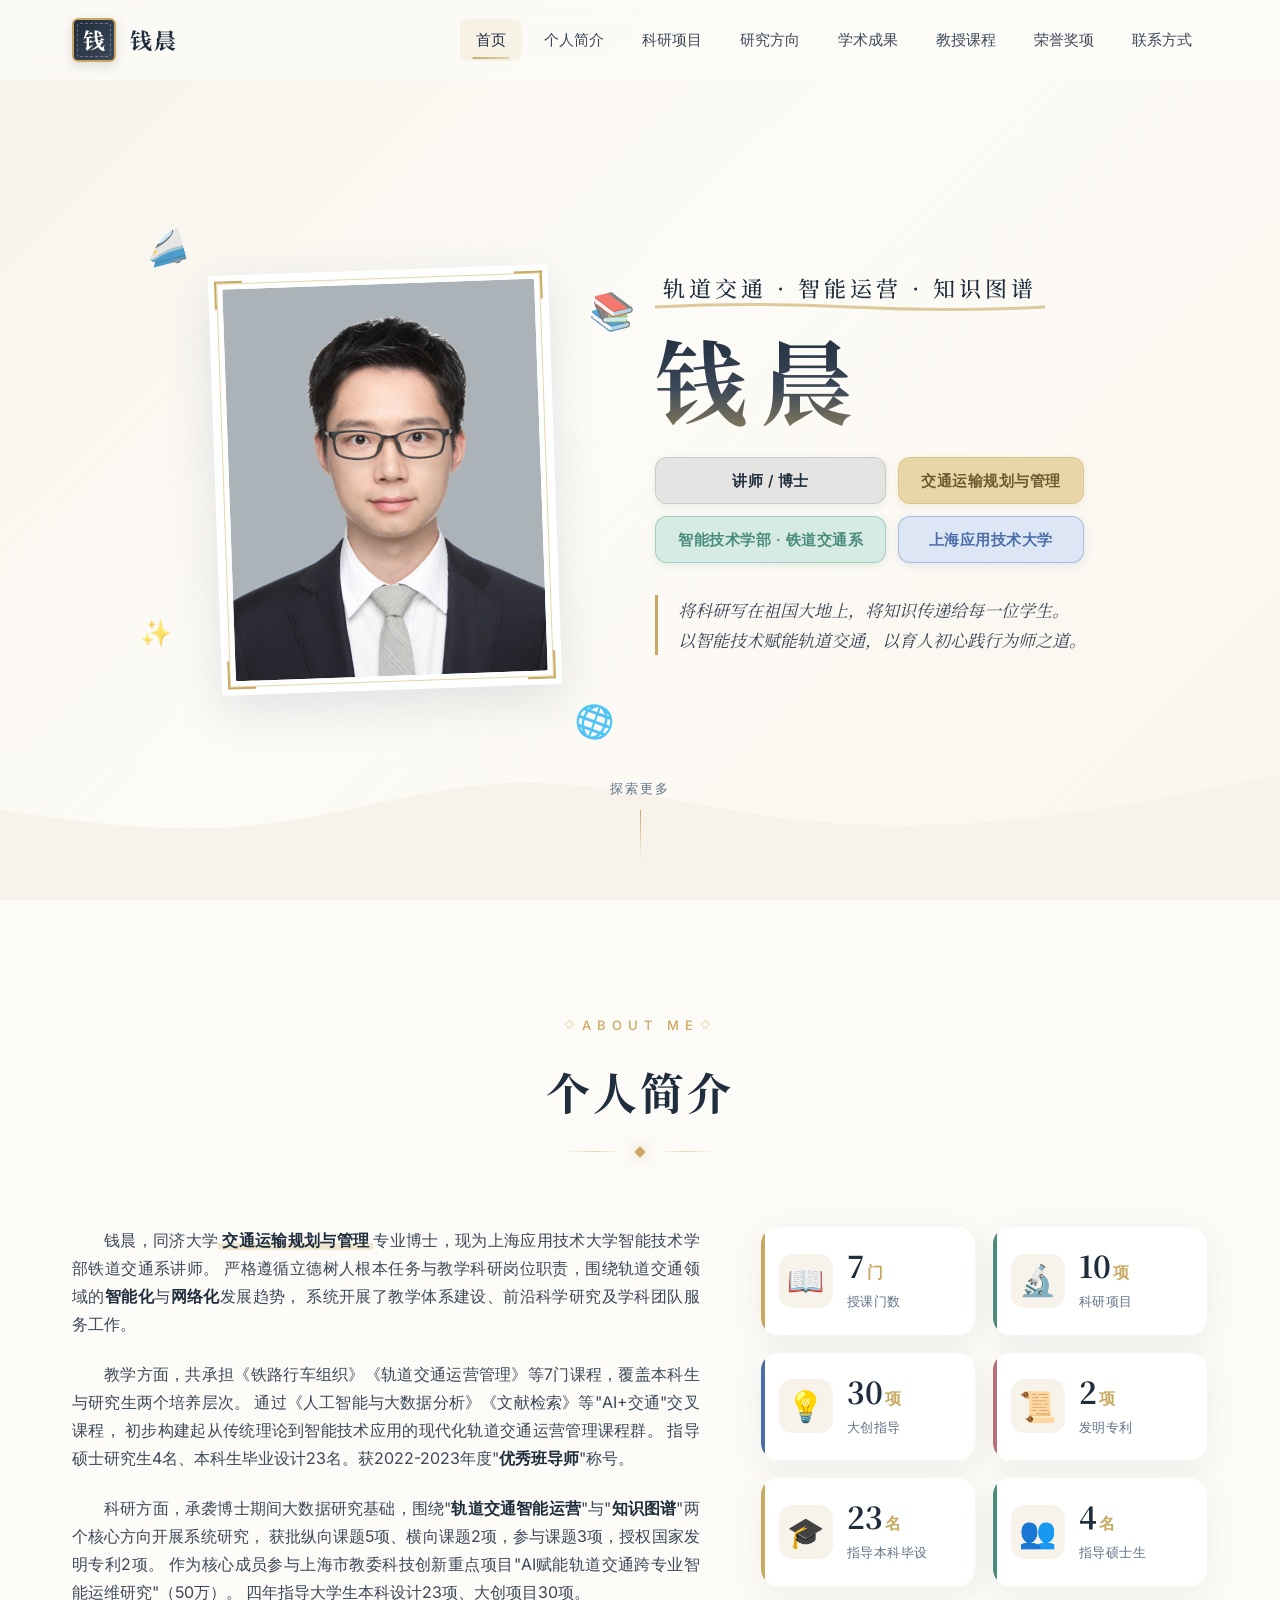
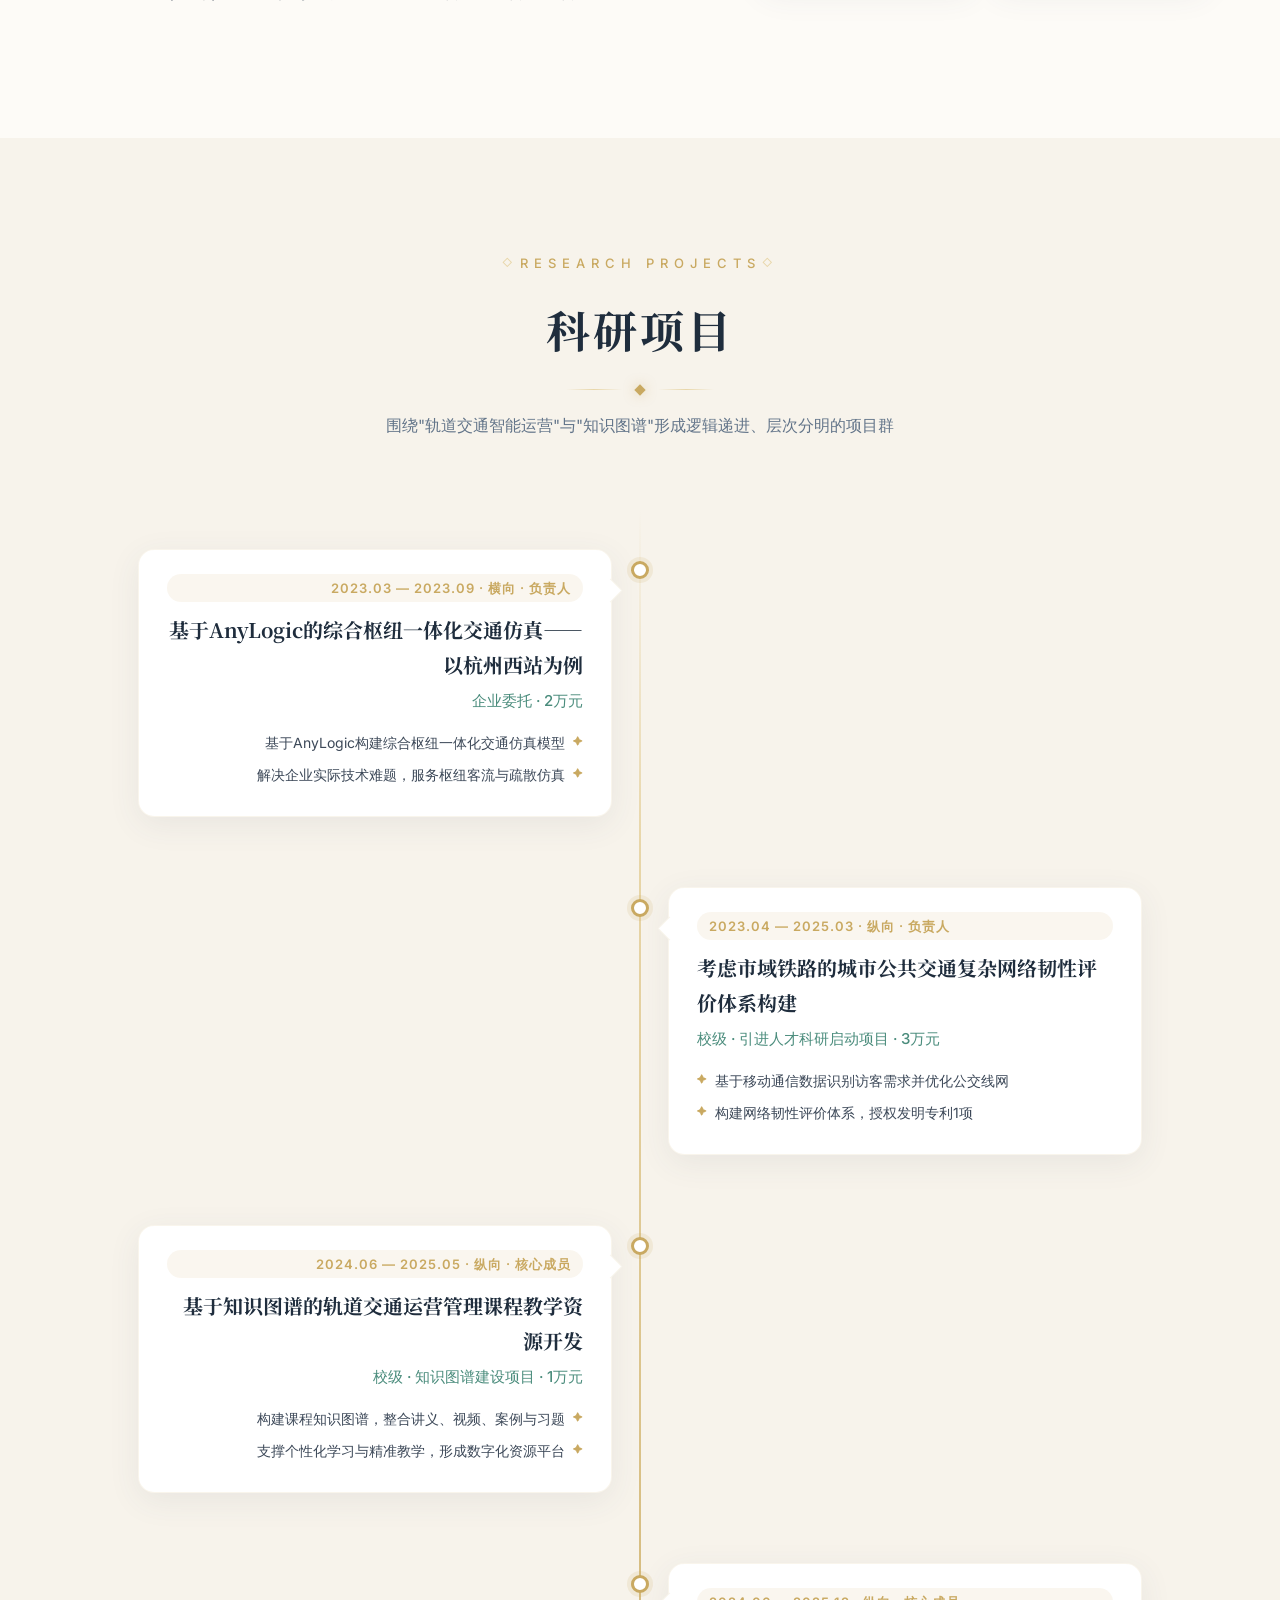
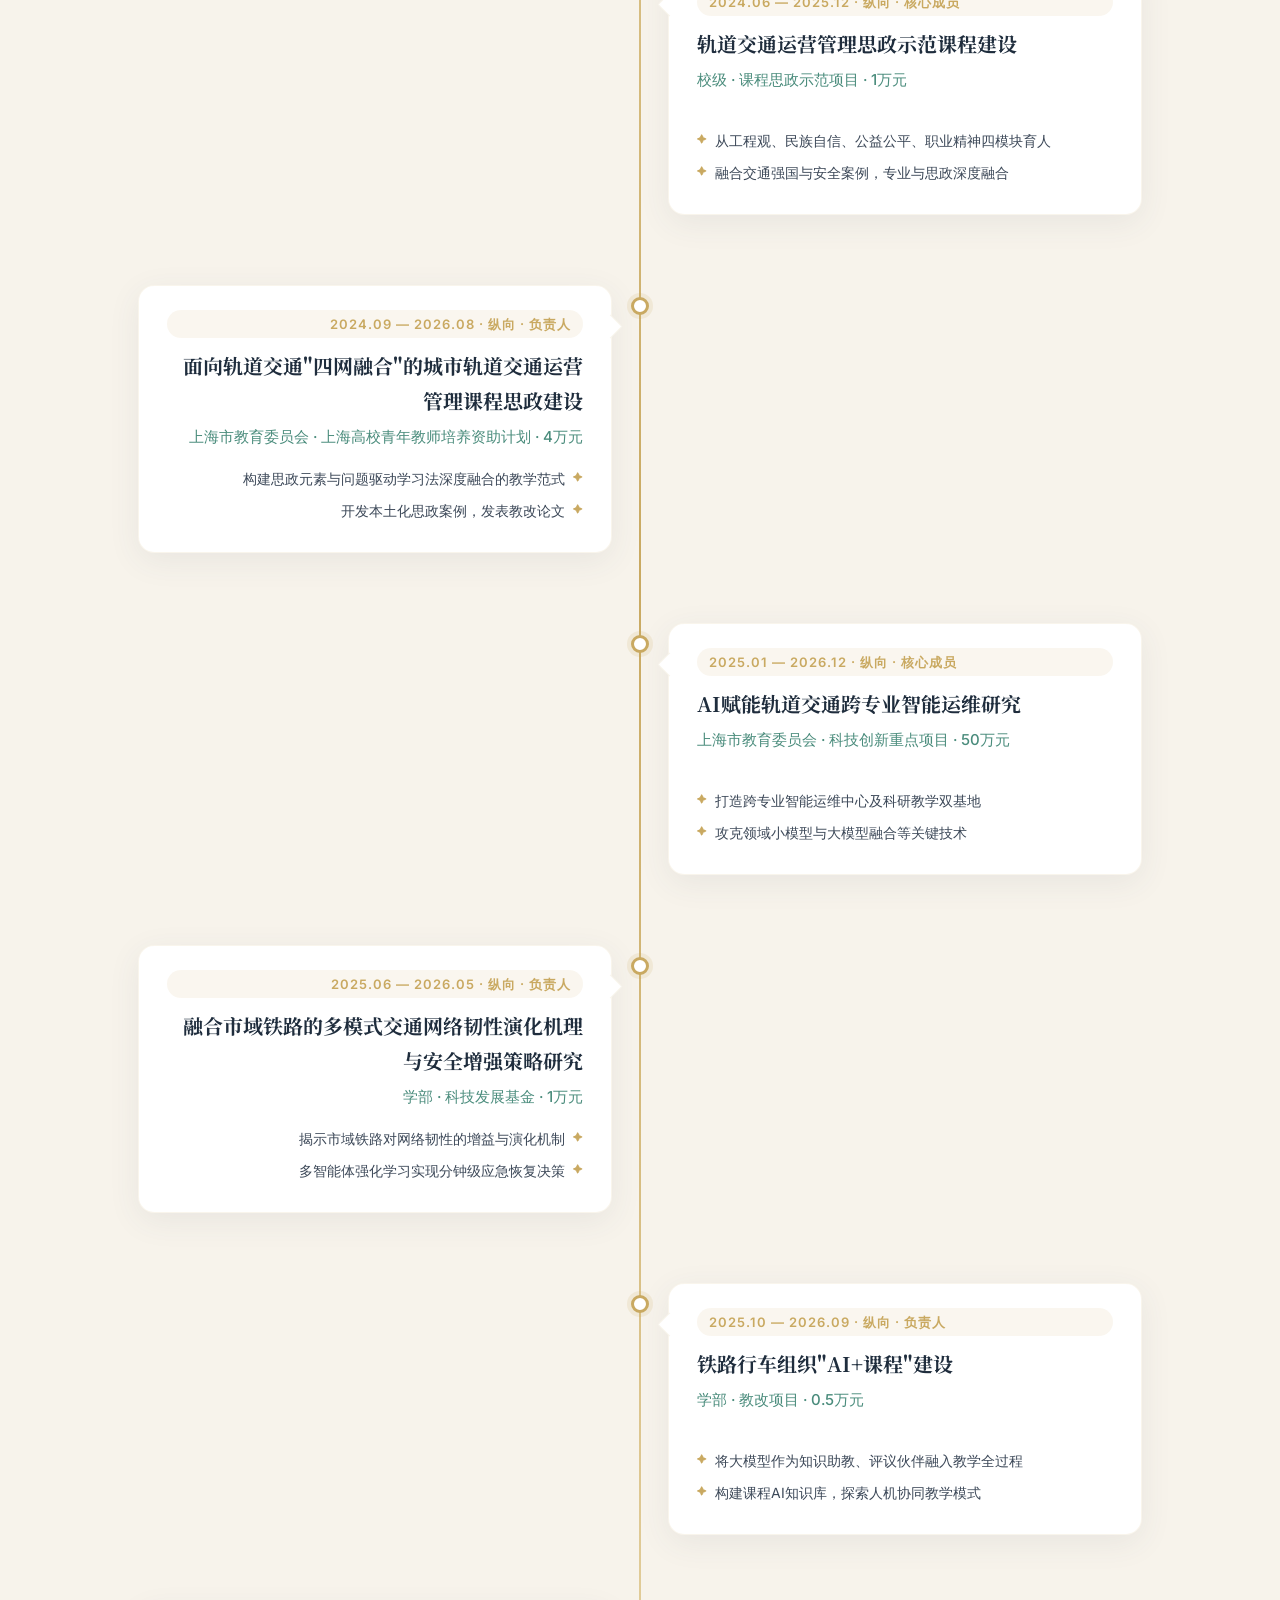
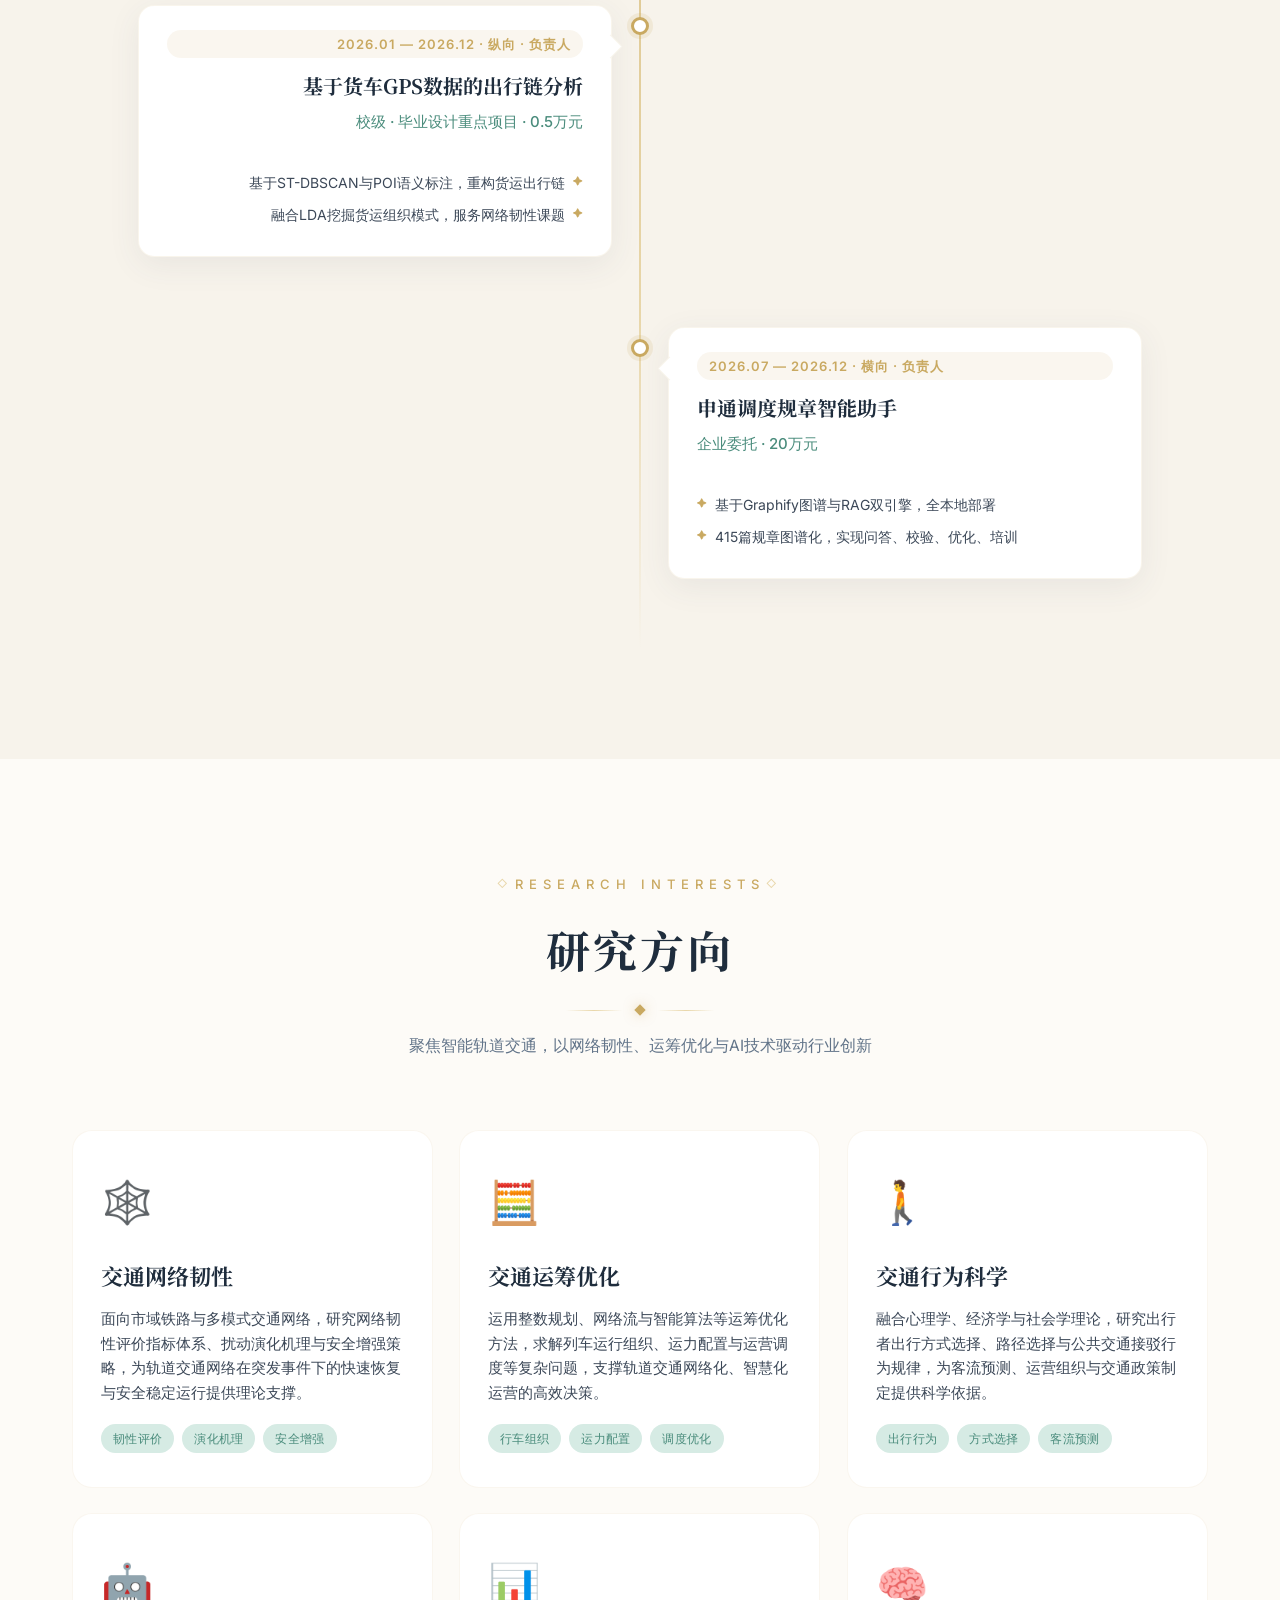
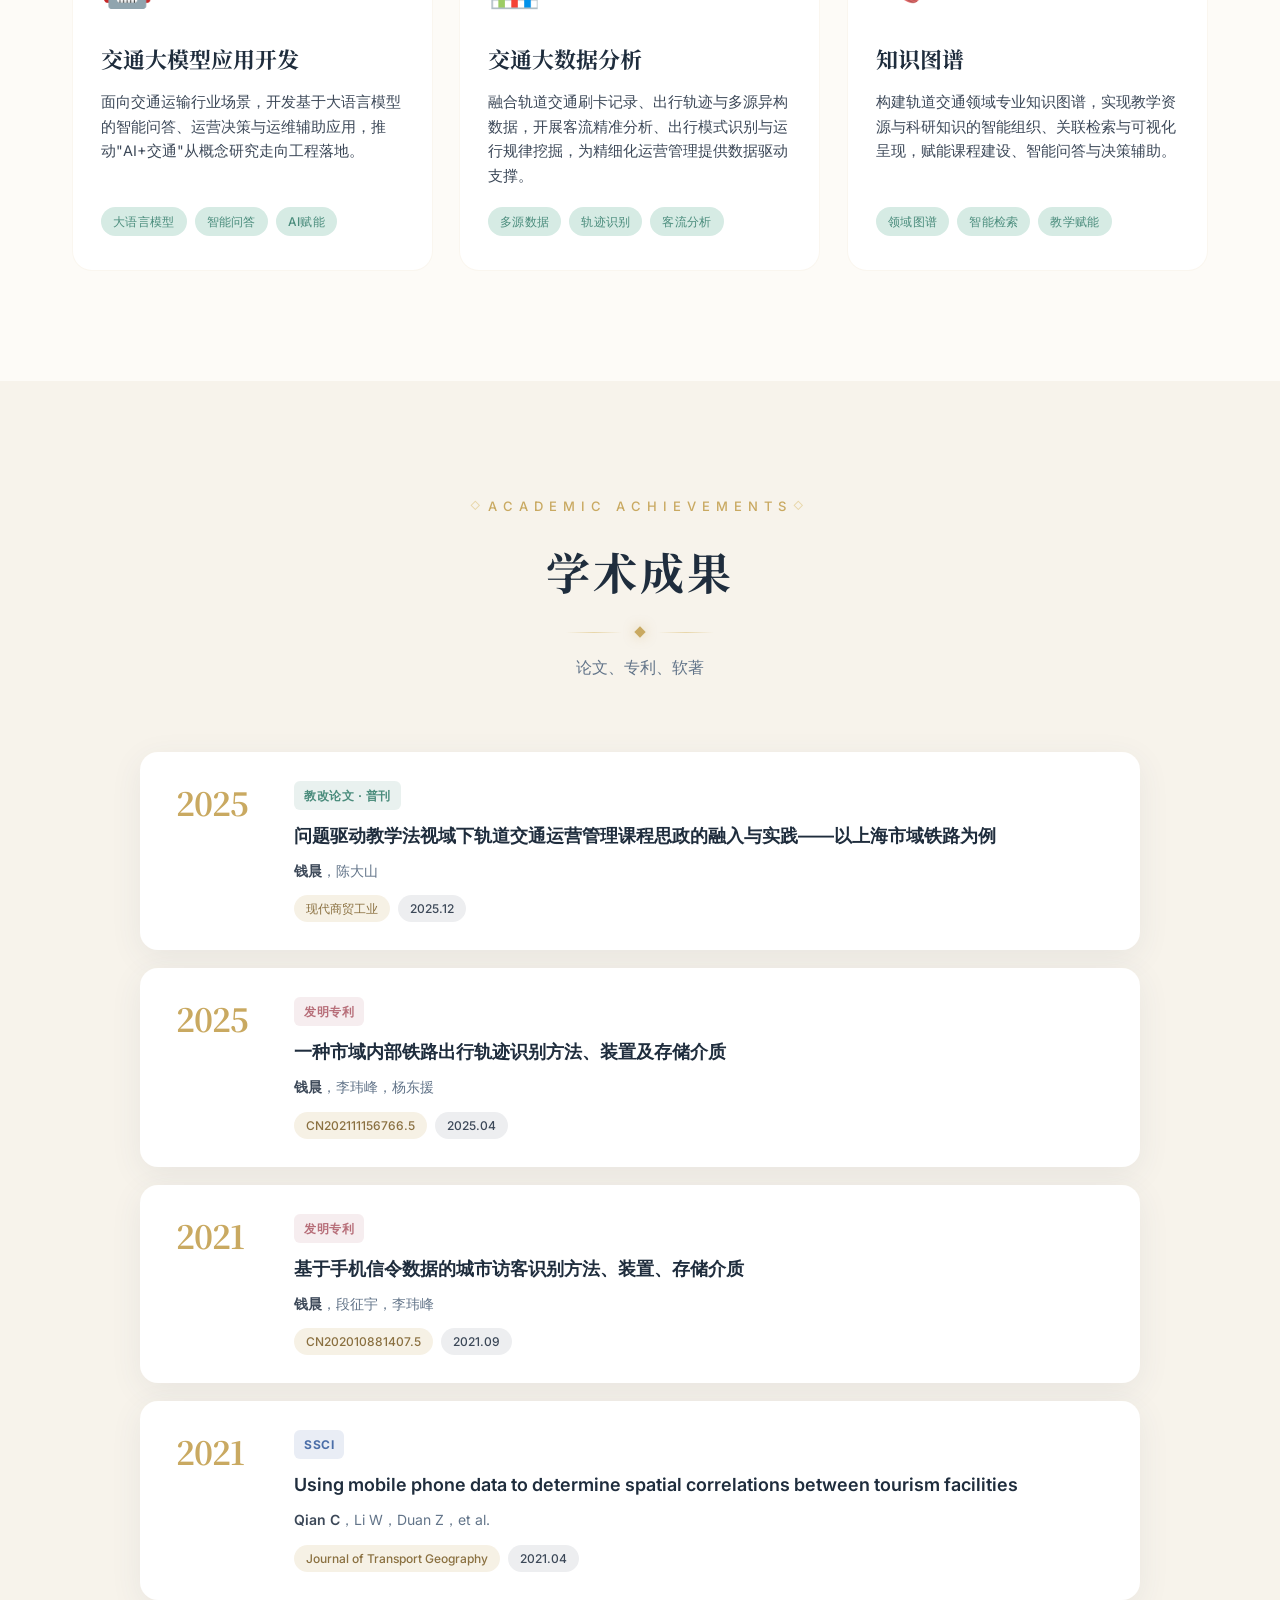
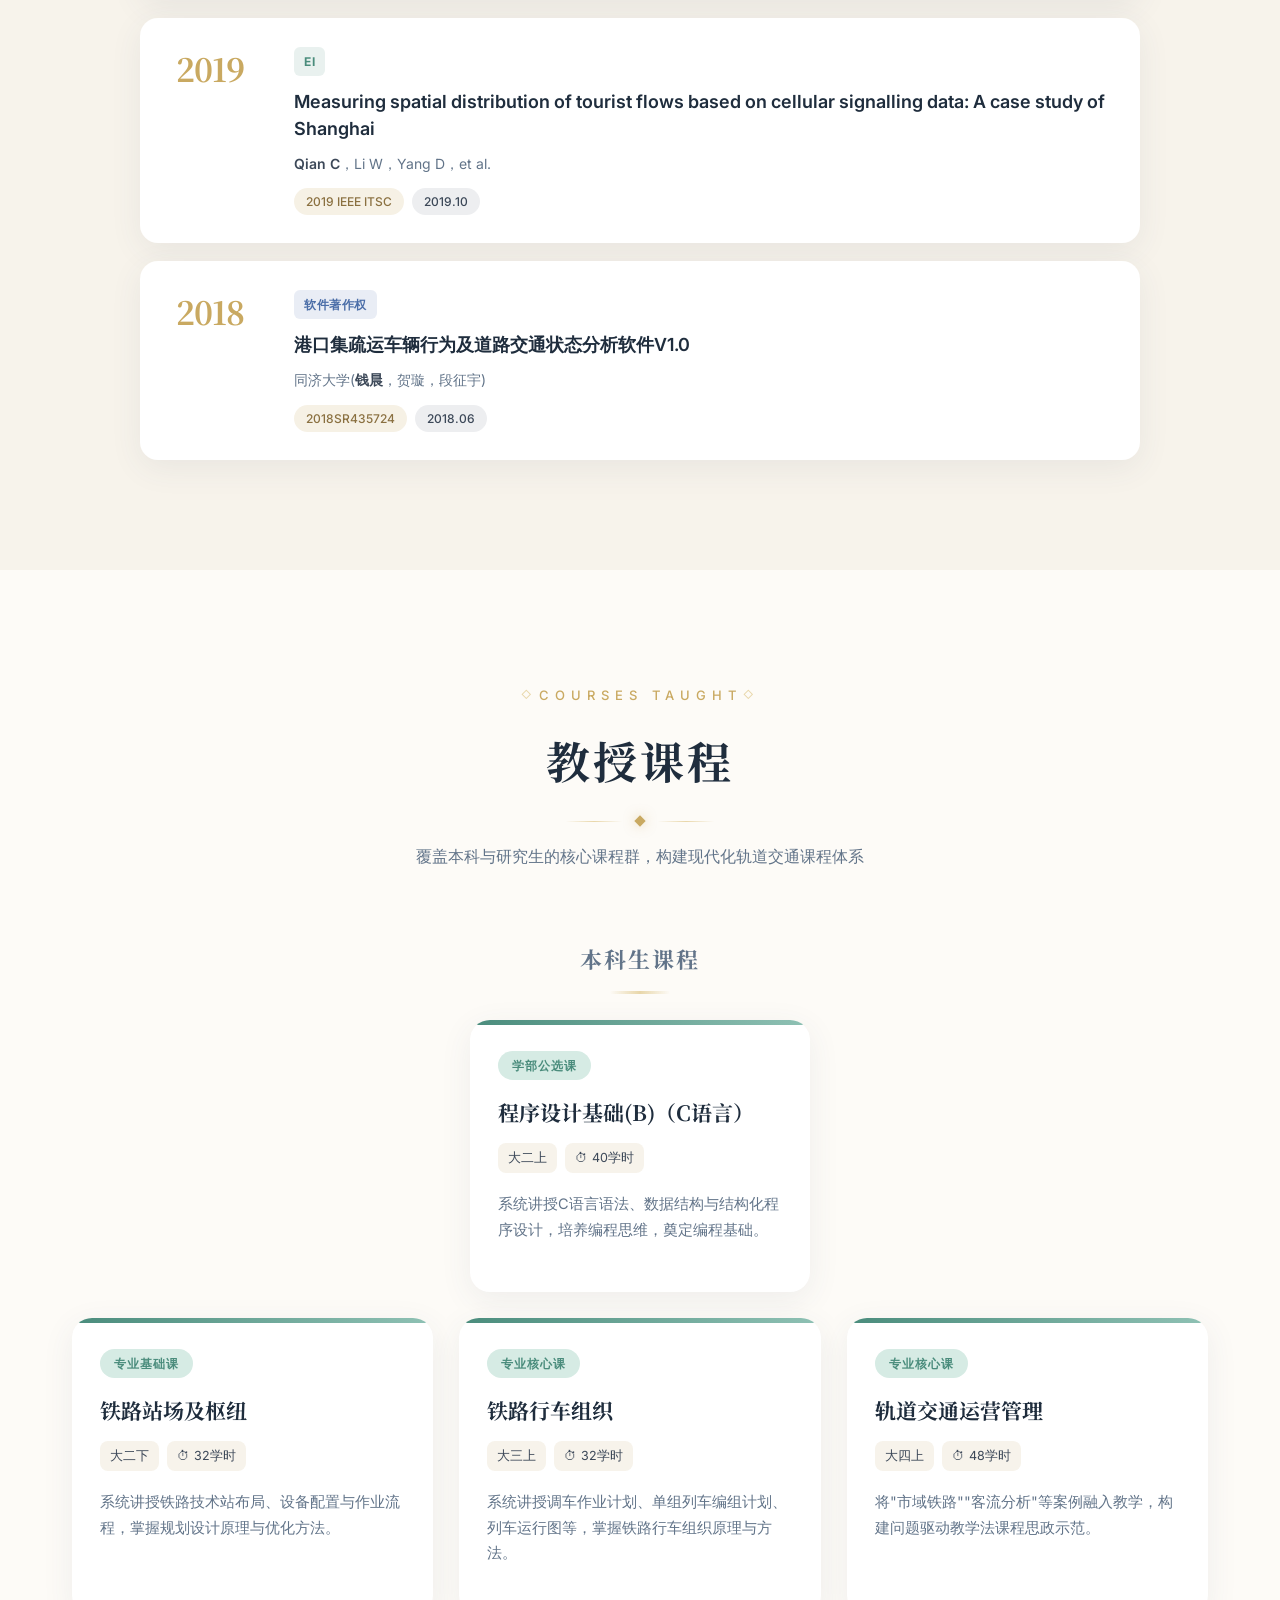
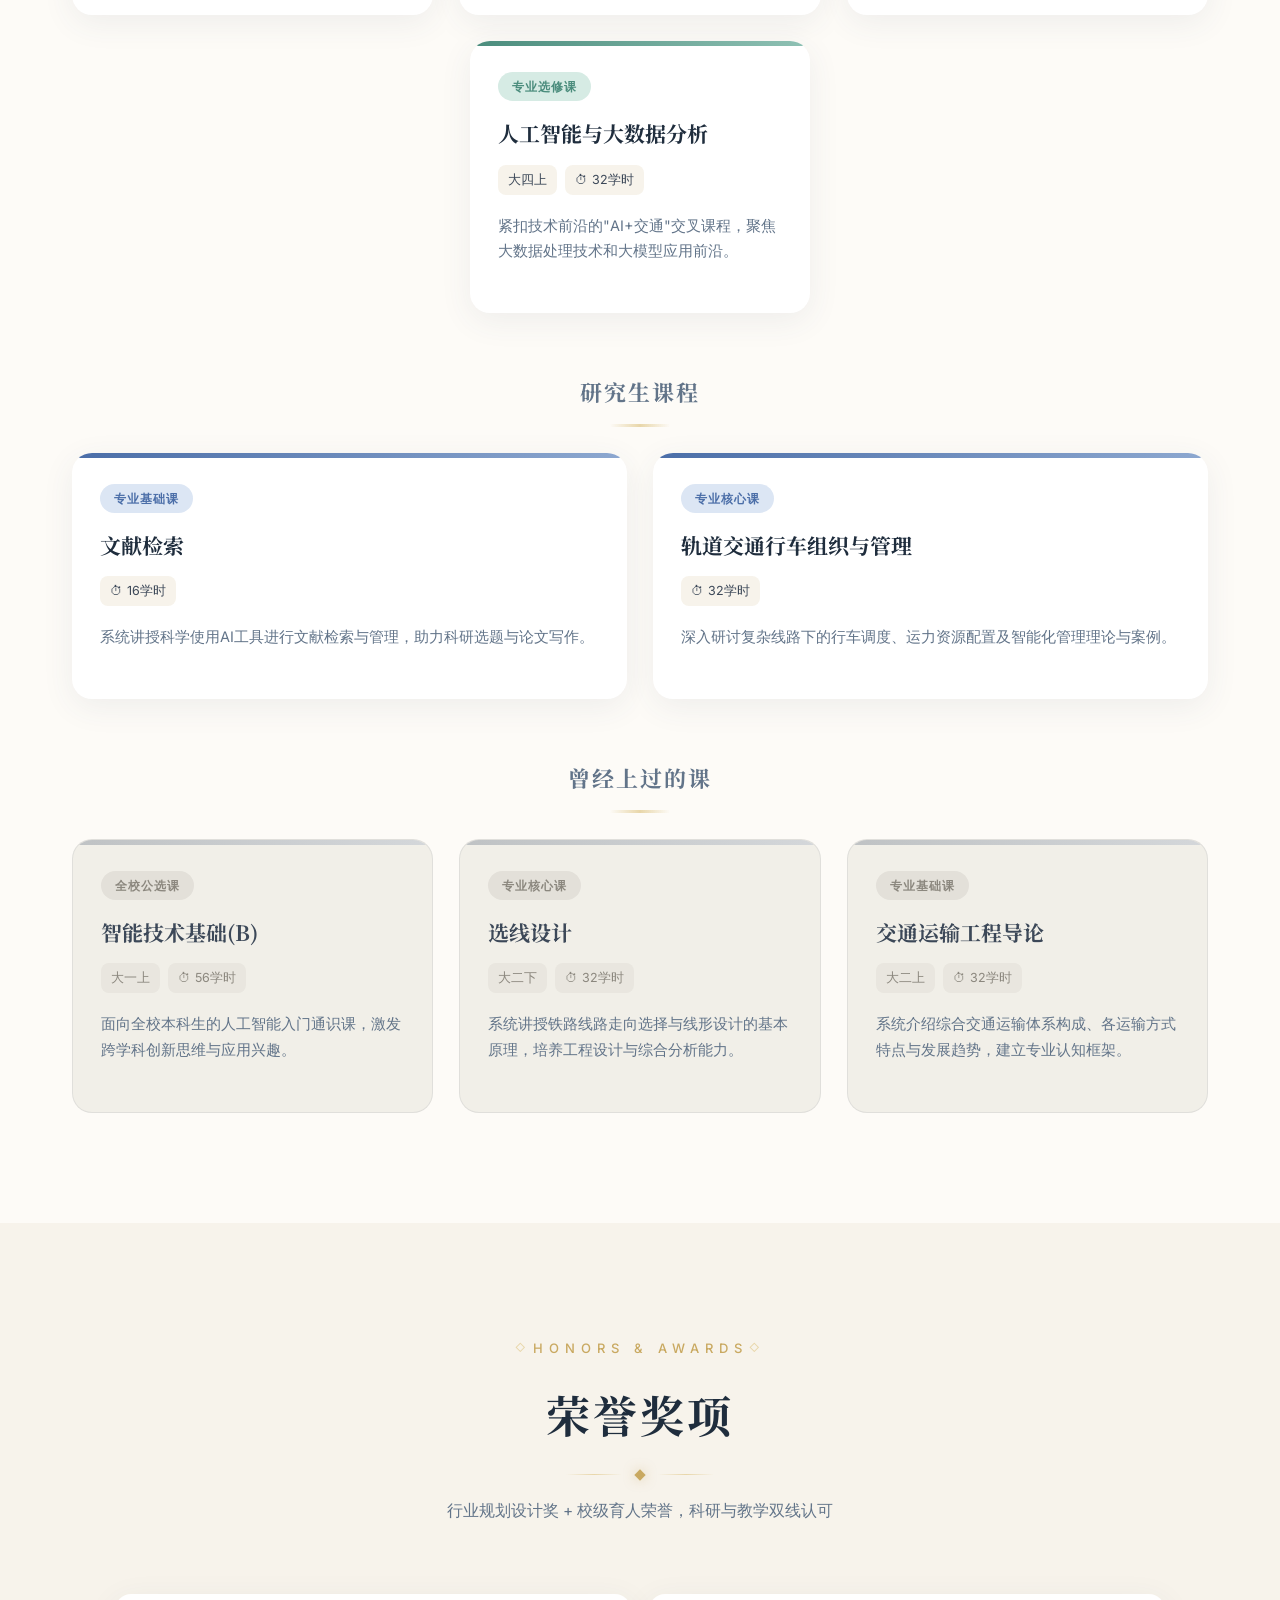
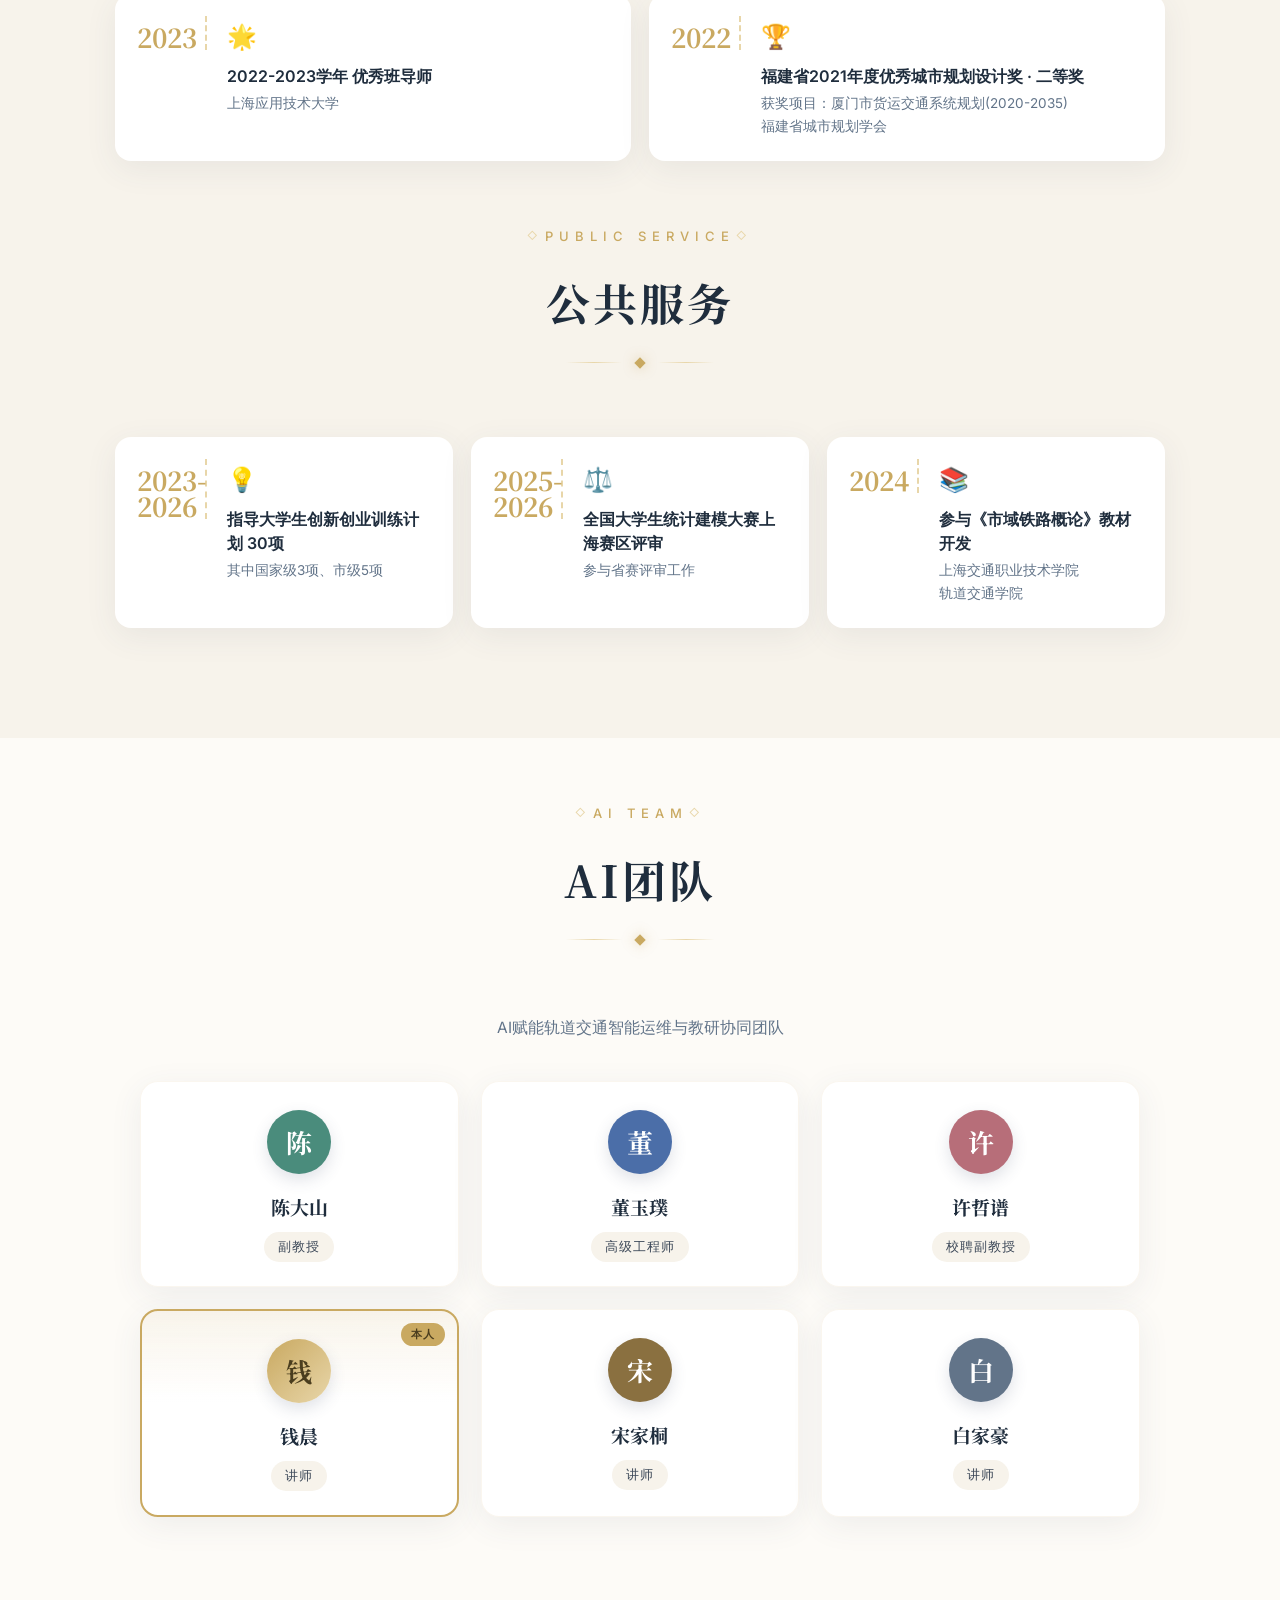
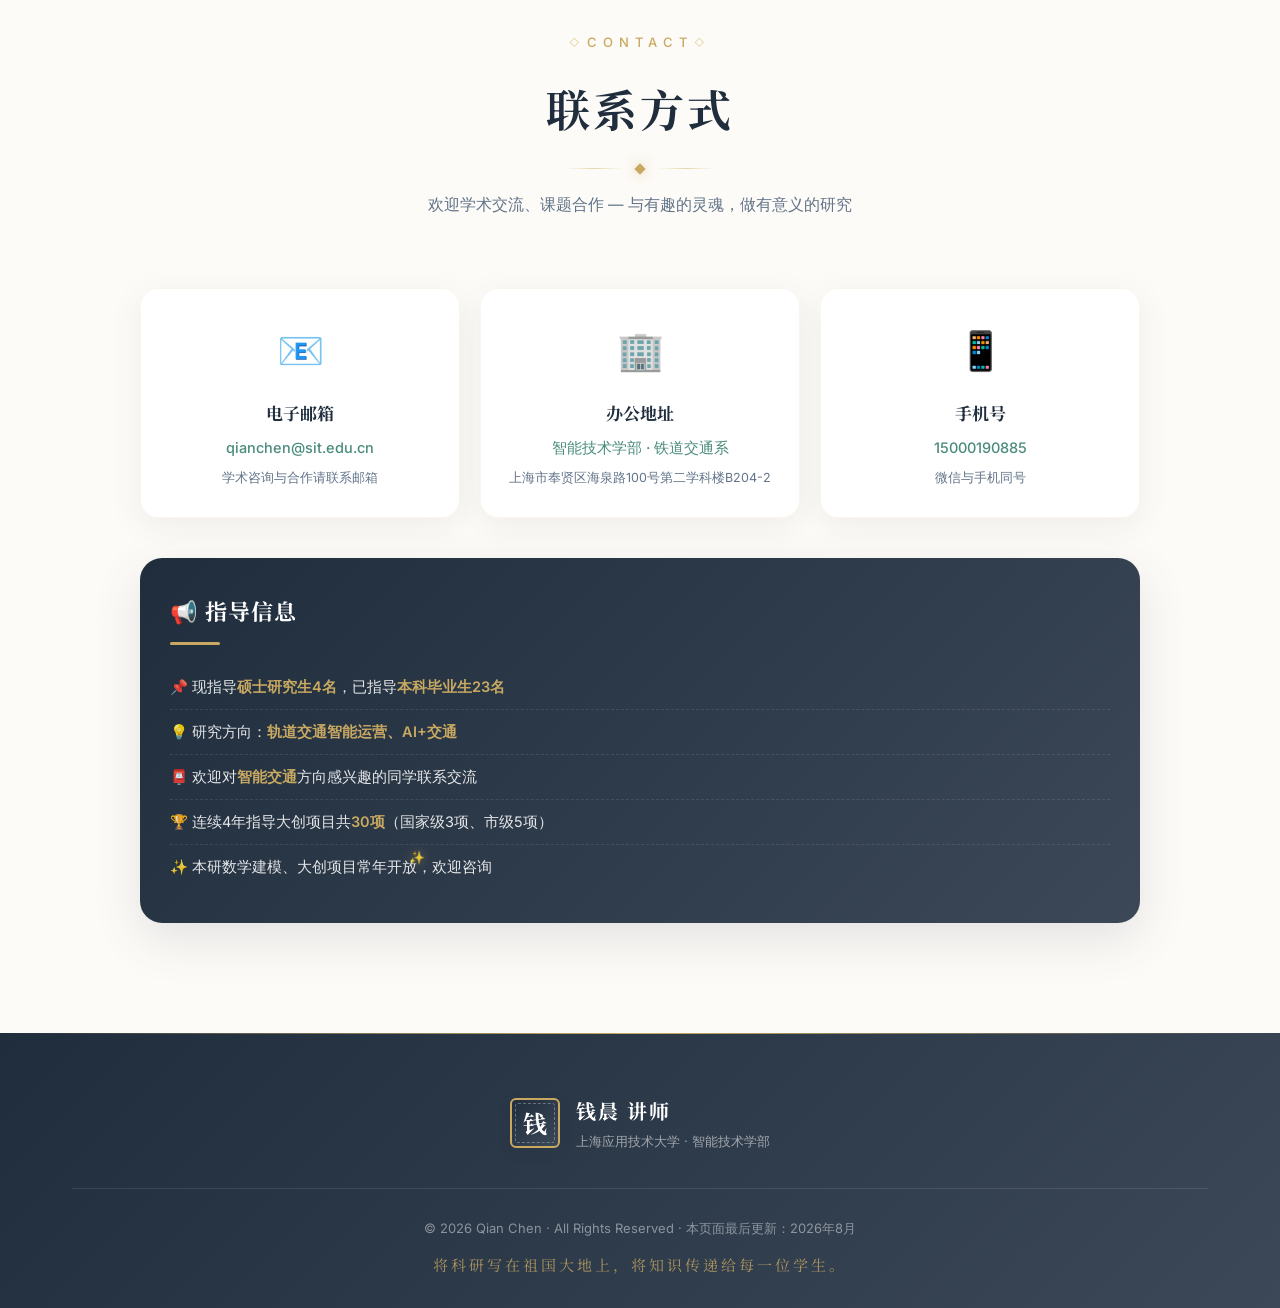
==== commit 05b58d3d: "Update resume site content Co-Authored-By: Claude Code <noreply@anthropic.com>" ====
--- a/index.html
+++ b/index.html
@@ -340,7 +340,7 @@
               <span class="timeline-date"
                 >2026.07 — 2026.12 · 横向 · 负责人</span
               >
-              <h3 class="timeline-title">申通调度规章智能助手</h3>
+              <h3 class="timeline-title" href="https://dickwxyz.github.io/Dispatch-Assistant-Preview/">申通调度规章智能助手</h3>
               <p class="timeline-school">企业委托 · 20万元</p>
               <ul class="timeline-detail">
                 <li>基于Graphify图谱与RAG双引擎，全本地部署</li>
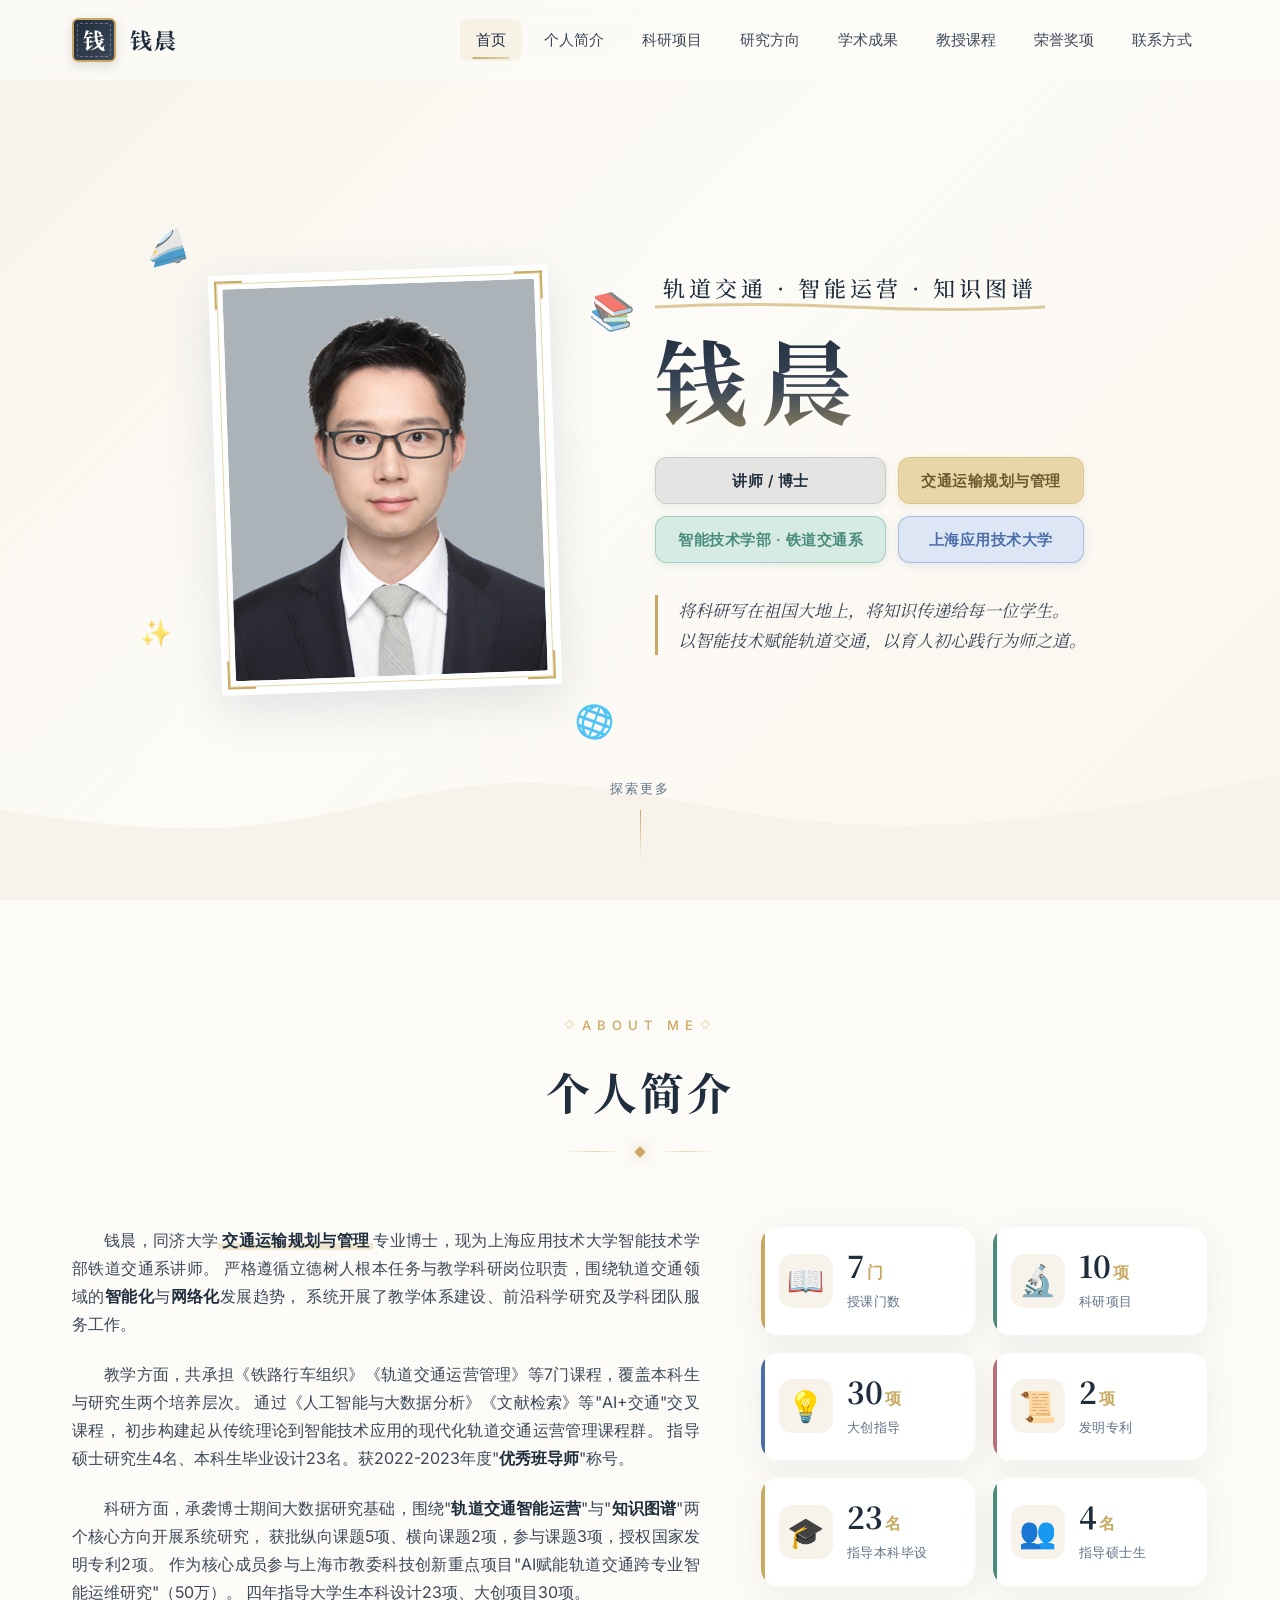
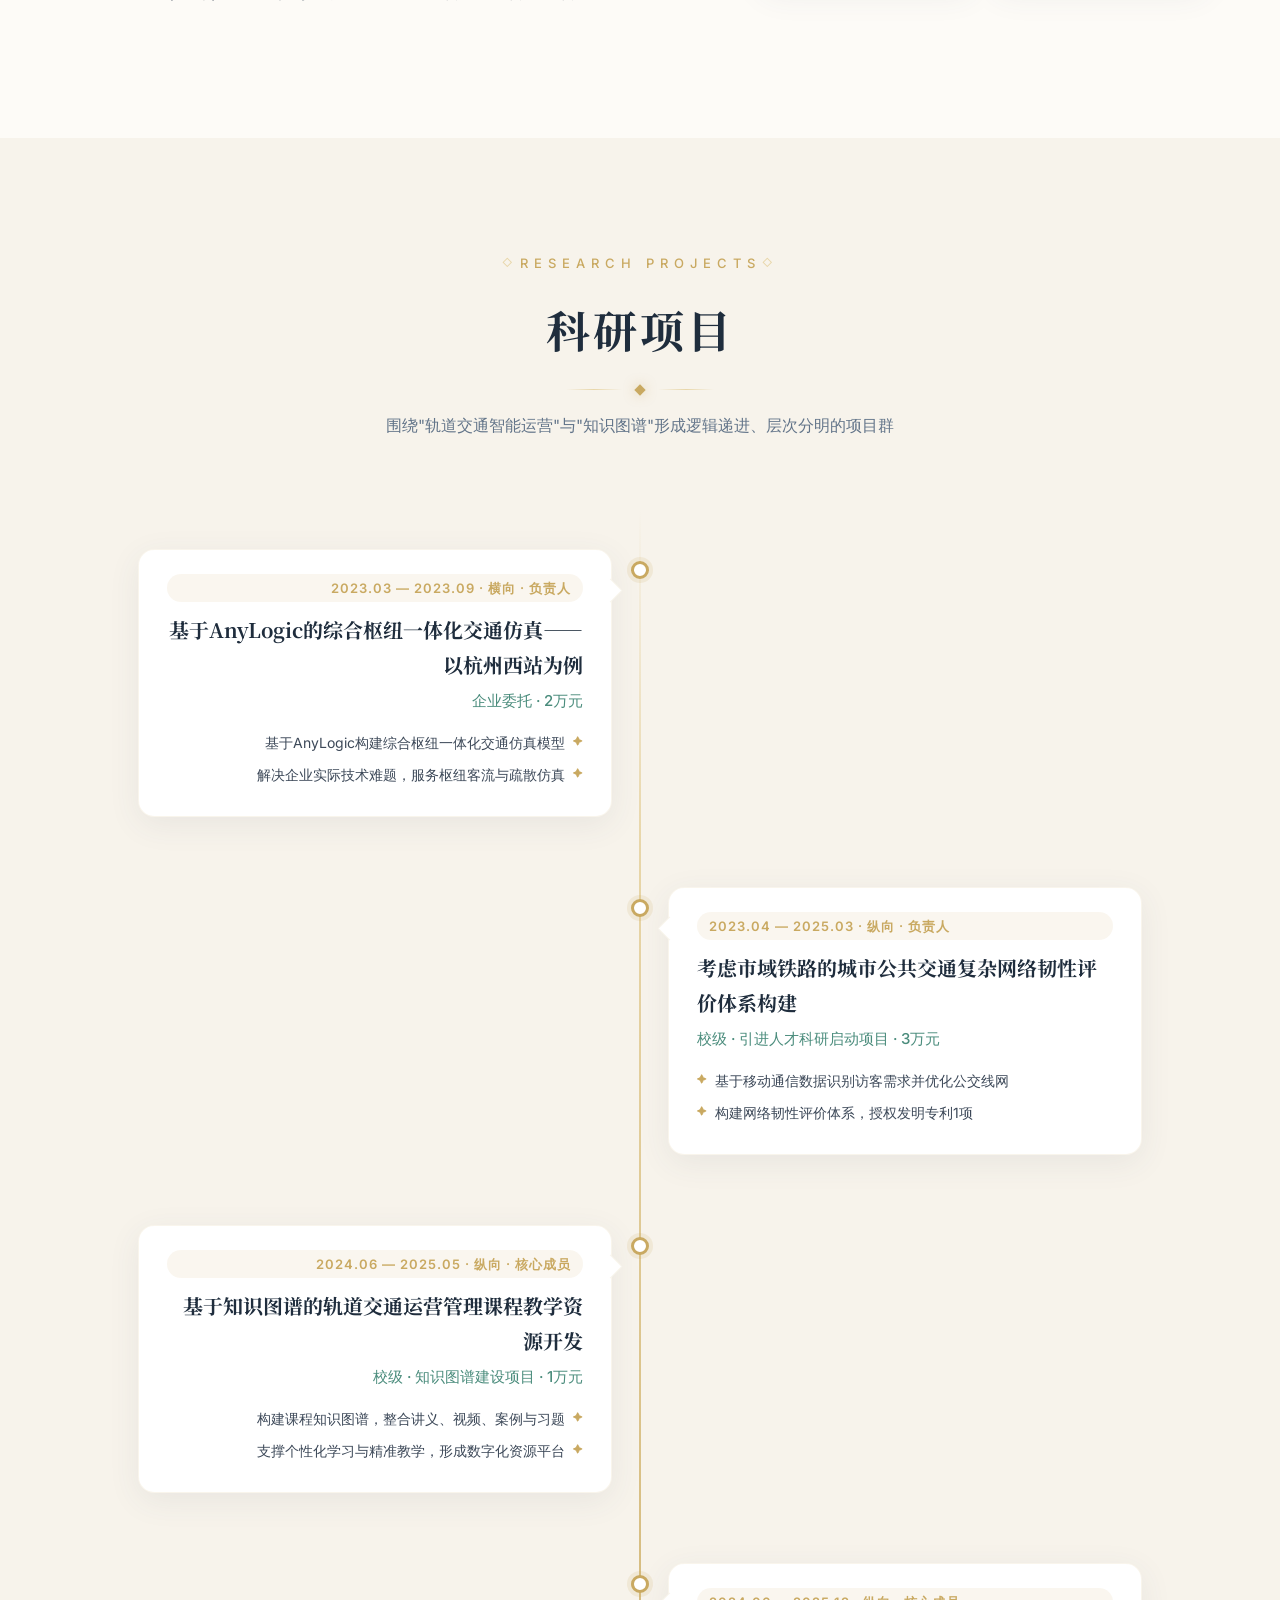
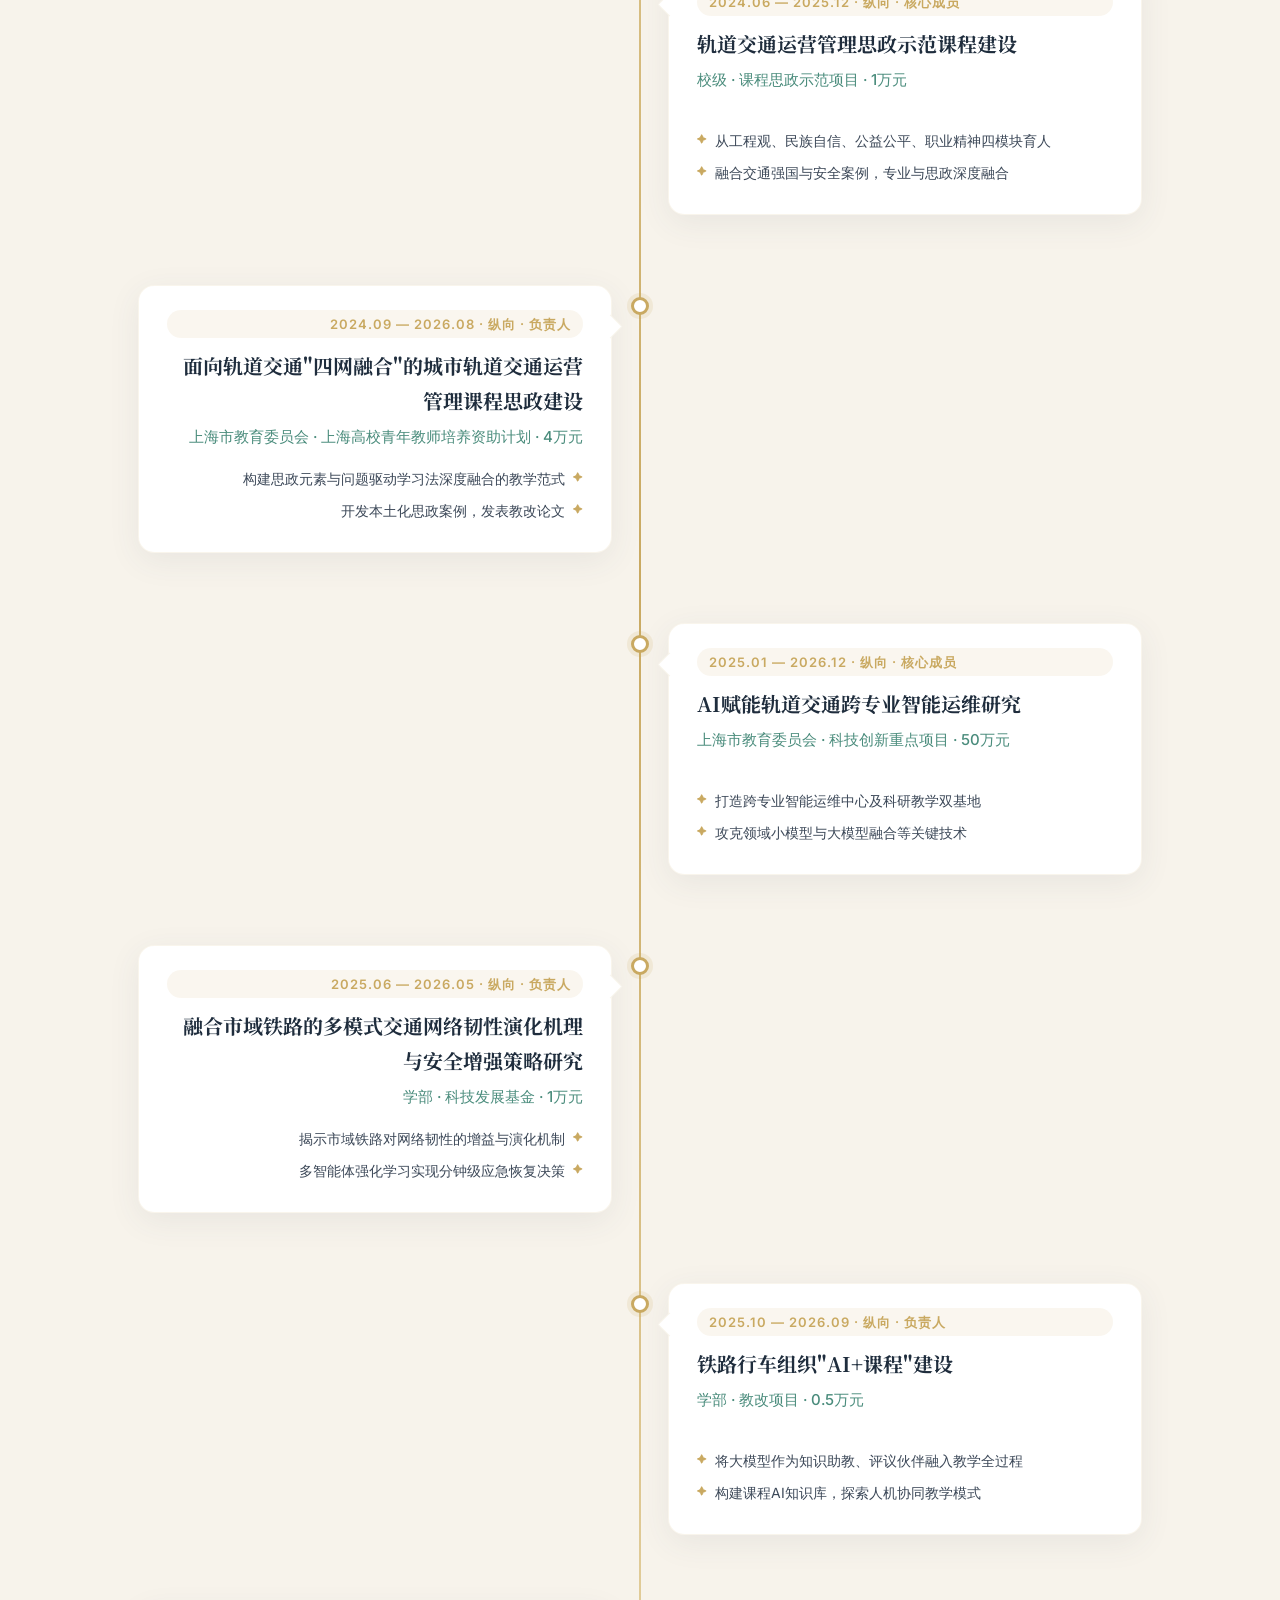
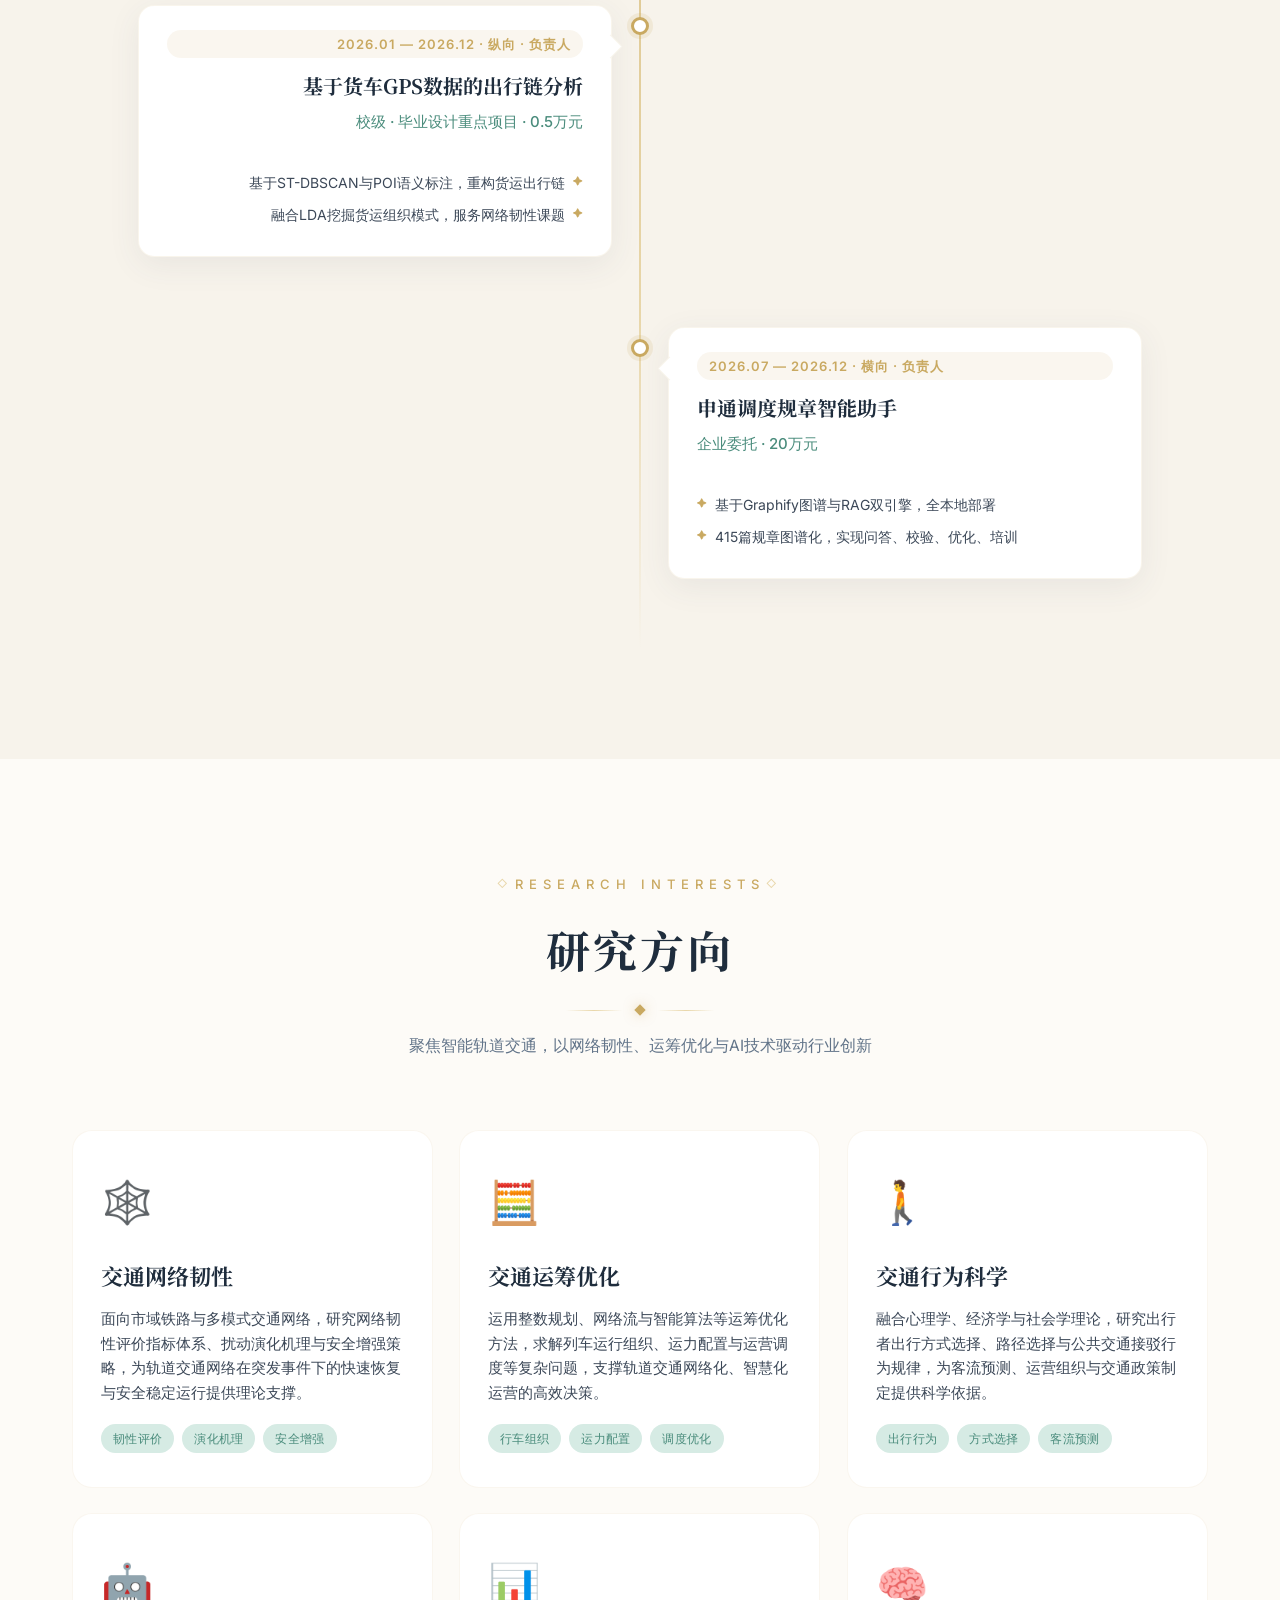
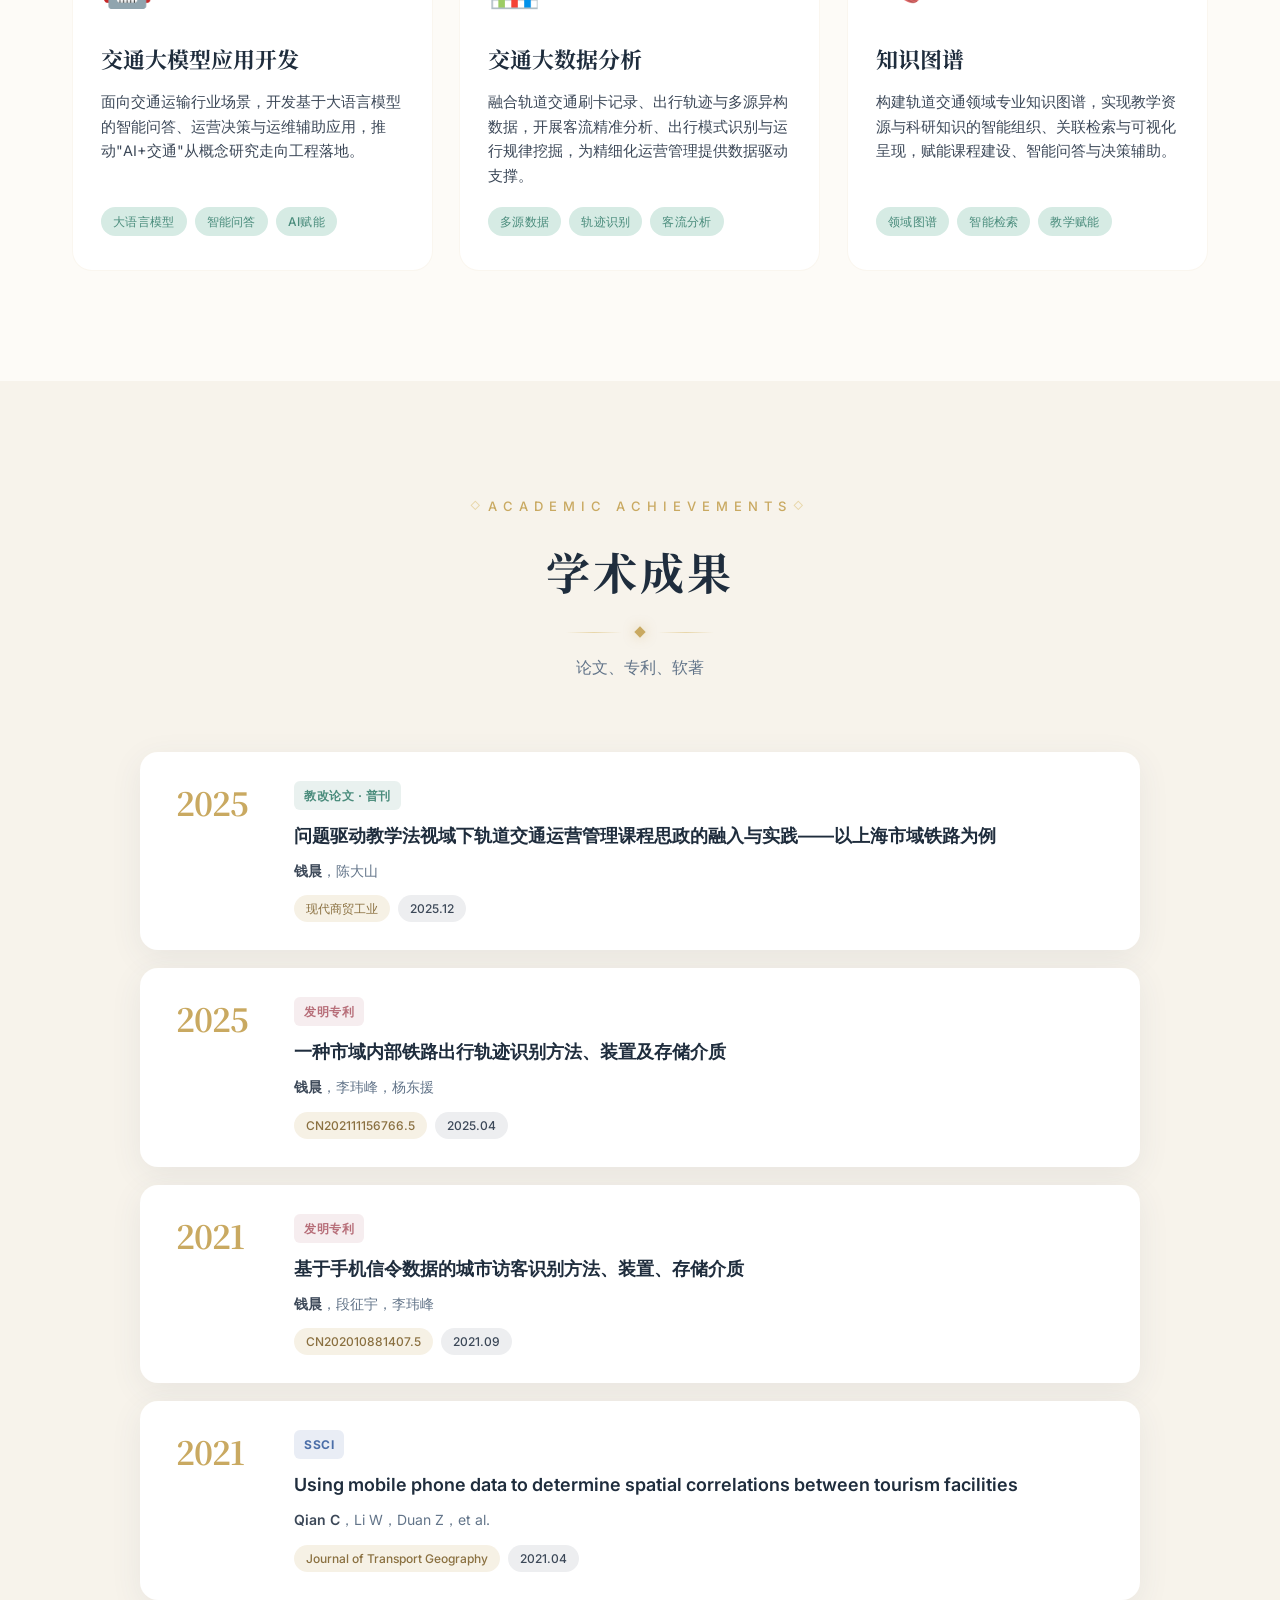
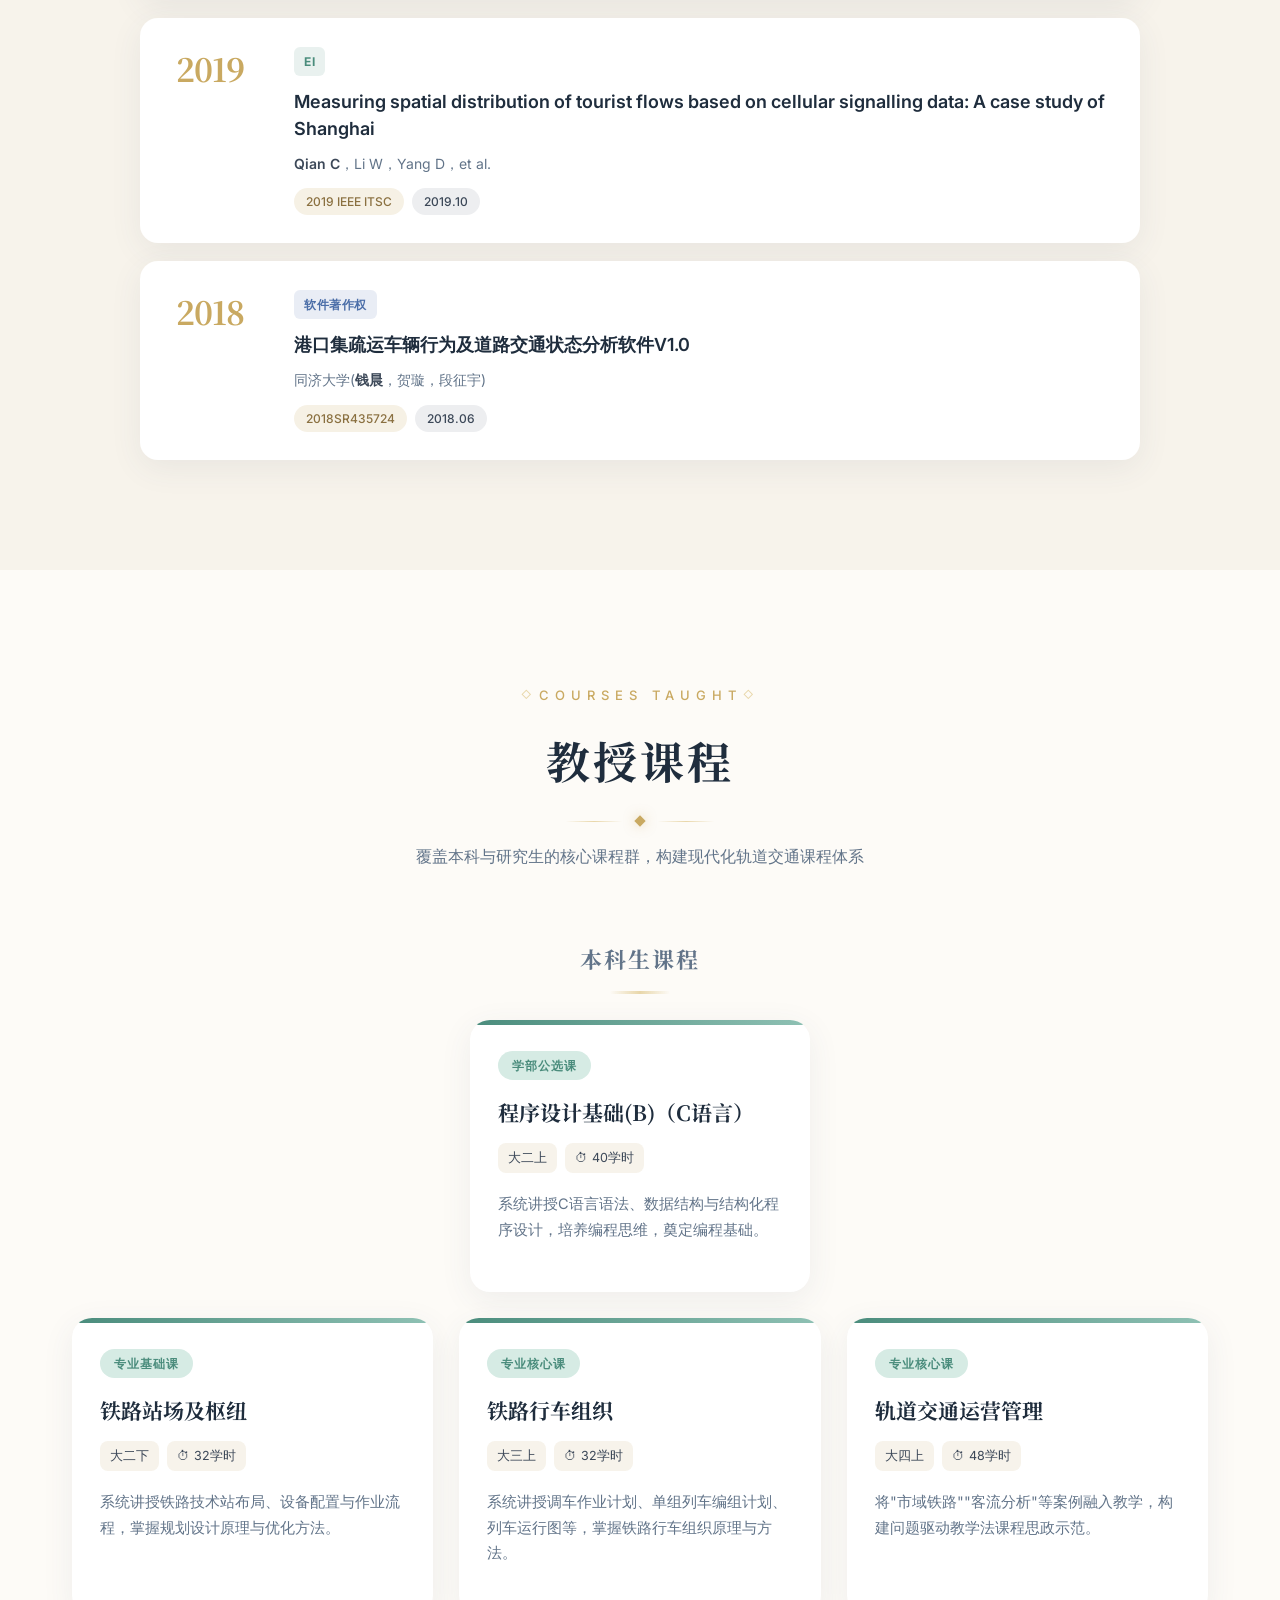
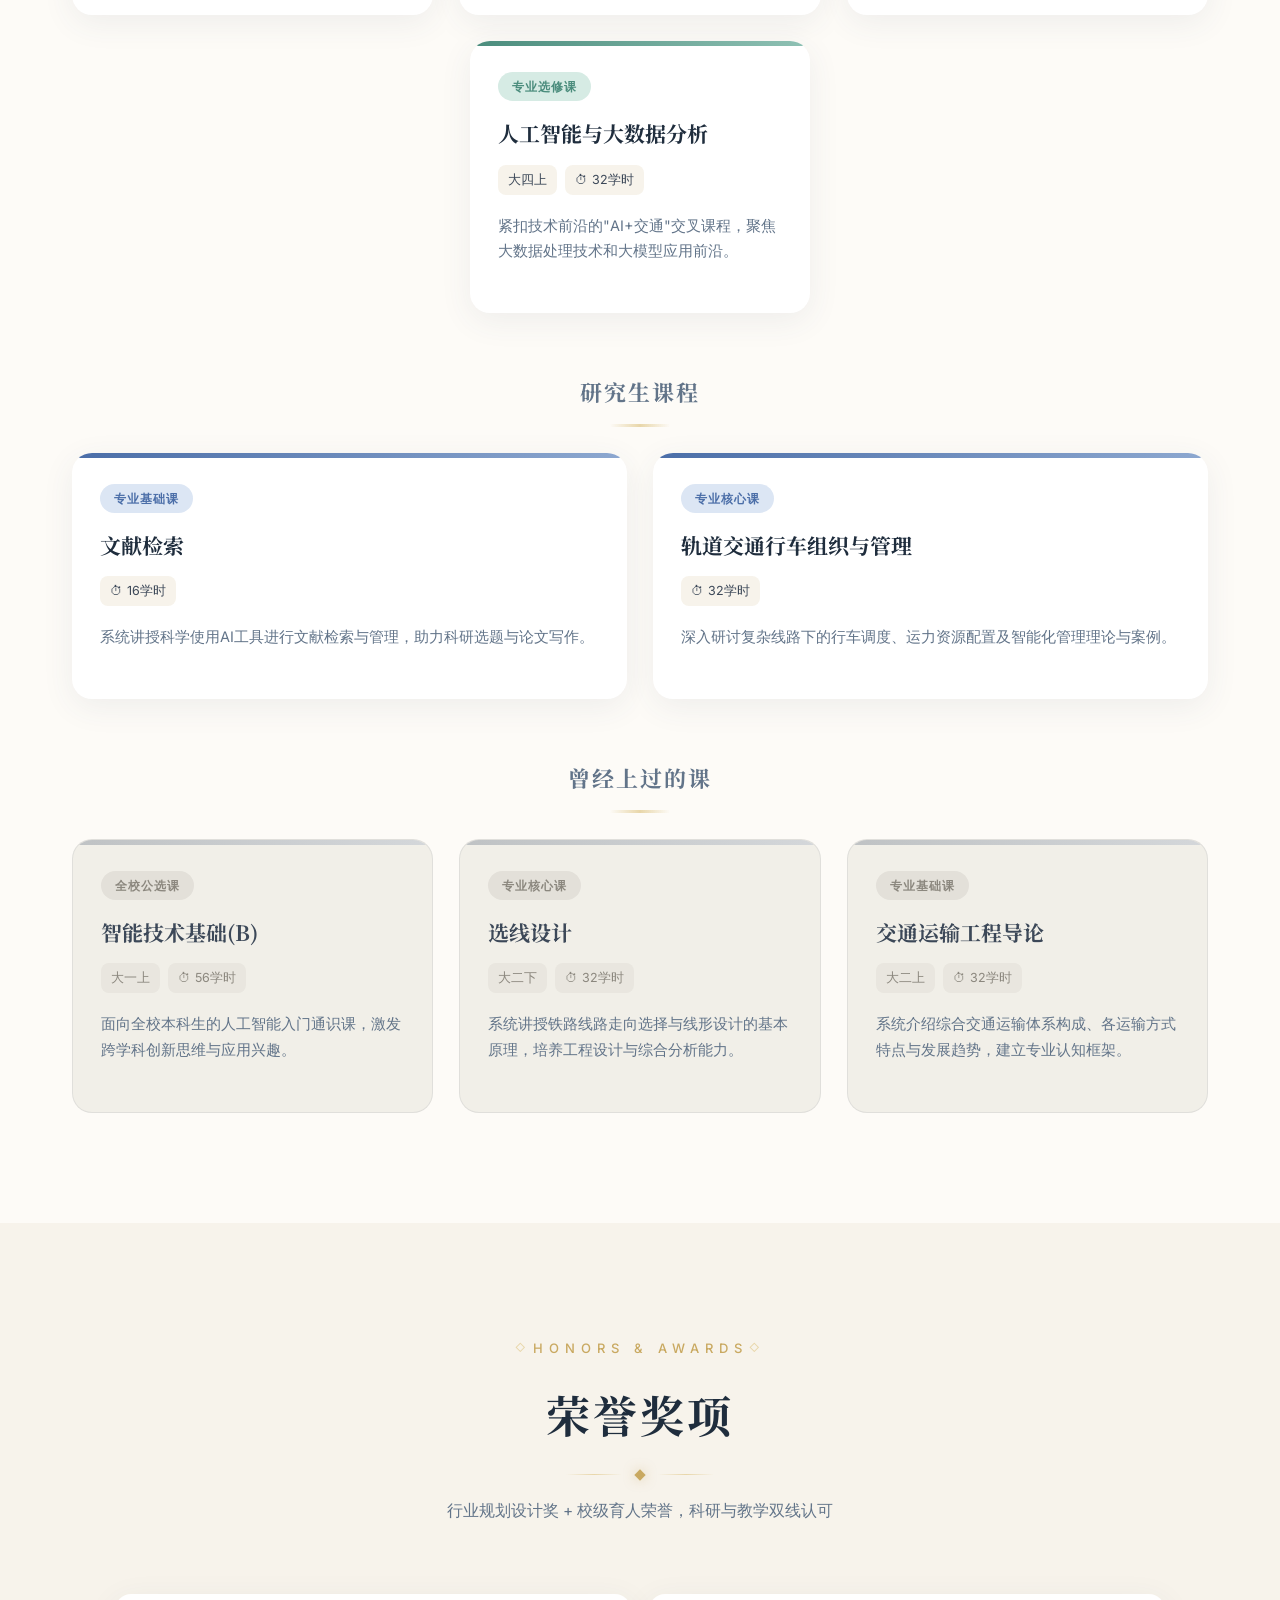
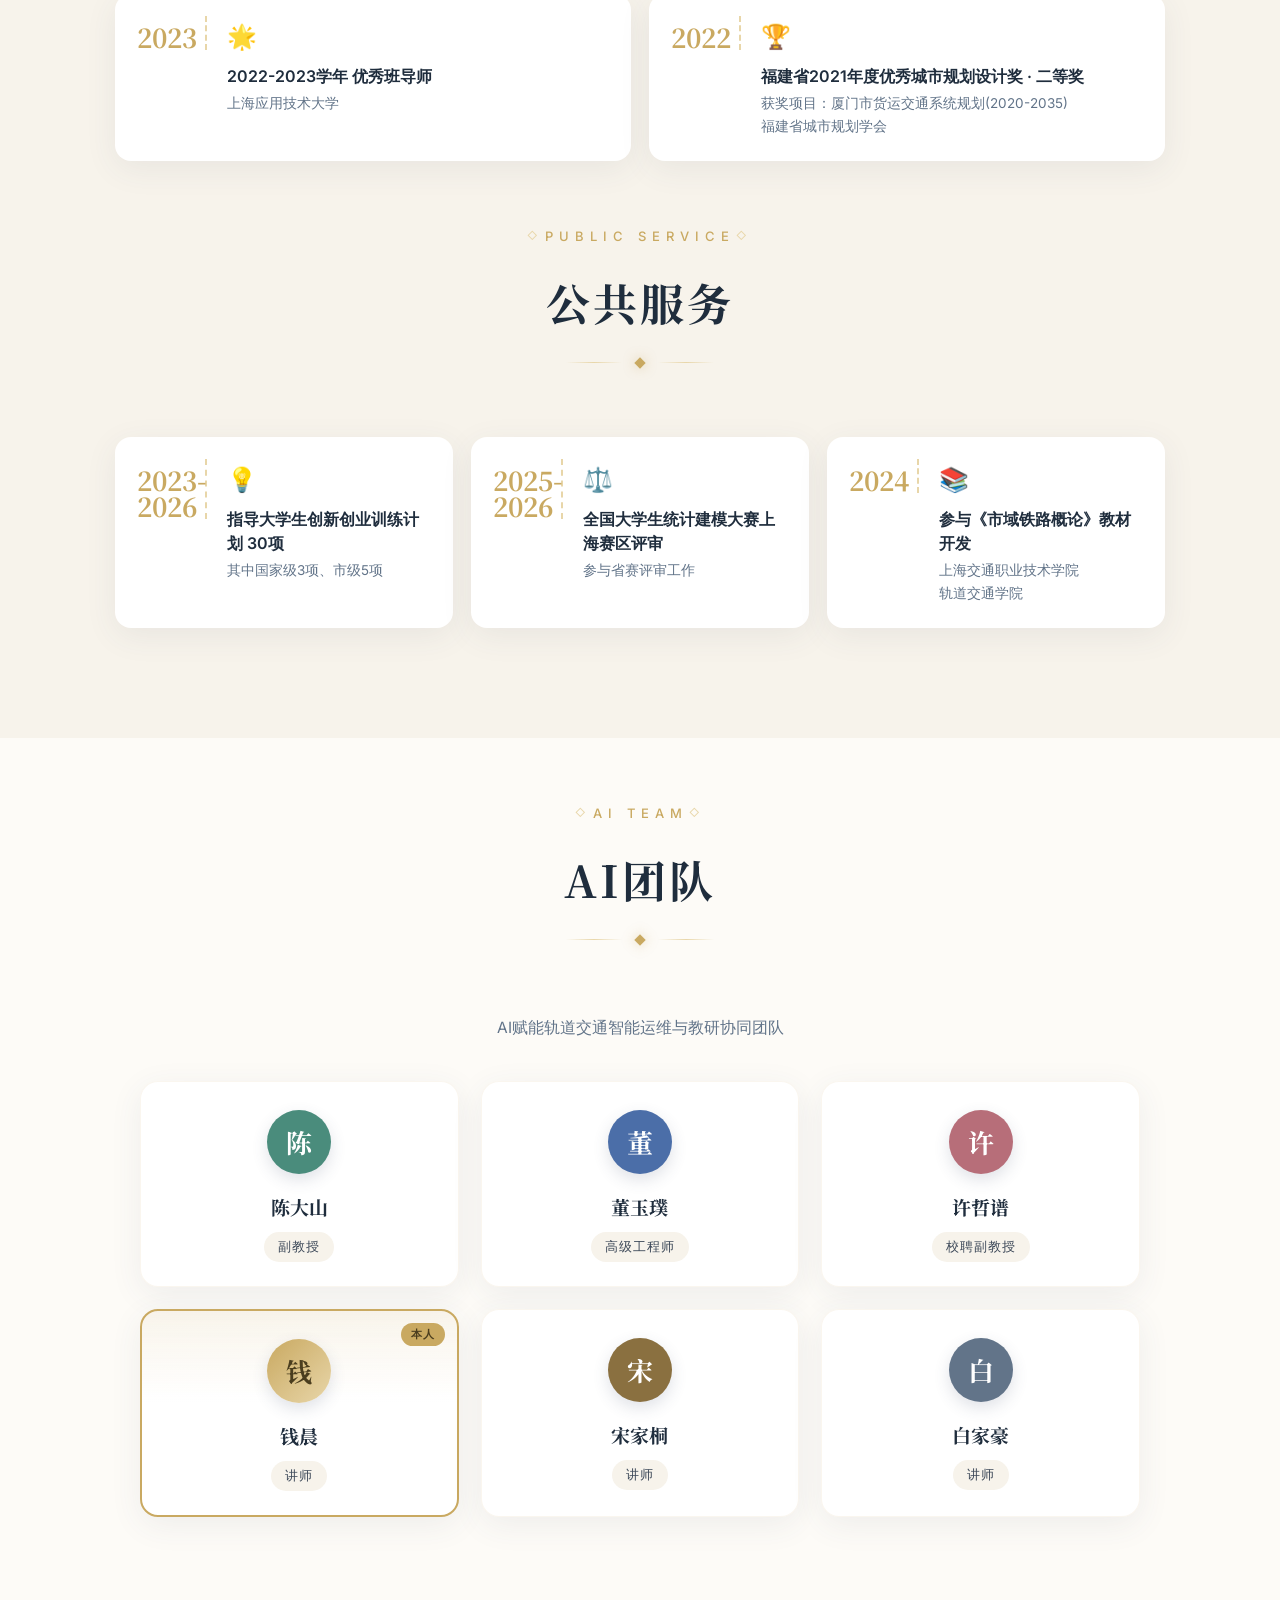
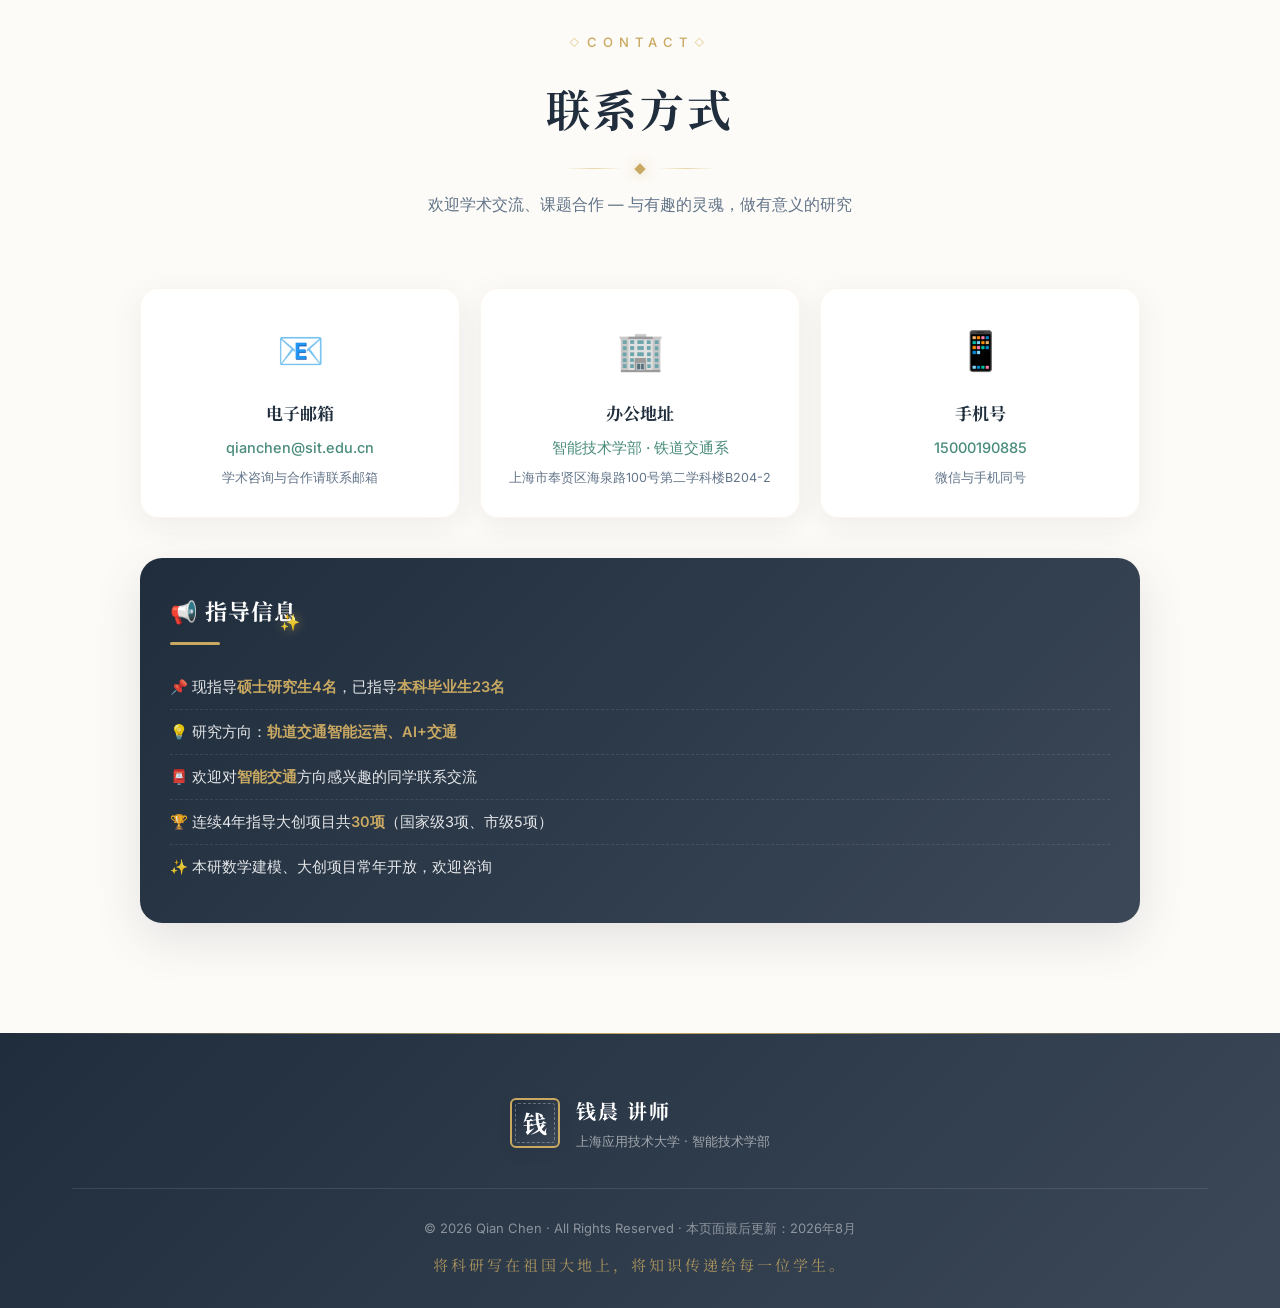
==== commit f8dfdf7c: "Make dispatch assistant title clickable and ignore local work files Co-Authored-By: Claude Code <nor" ====
--- a/index.html
+++ b/index.html
@@ -340,7 +340,14 @@
               <span class="timeline-date"
                 >2026.07 — 2026.12 · 横向 · 负责人</span
               >
-              <h3 class="timeline-title" href="https://dickwxyz.github.io/Dispatch-Assistant-Preview/">申通调度规章智能助手</h3>
+              <h3 class="timeline-title">
+                <a
+                  href="https://dickwxyz.github.io/Dispatch-Assistant-Preview/"
+                  target="_blank"
+                  rel="noopener"
+                  >申通调度规章智能助手</a
+                >
+              </h3>
               <p class="timeline-school">企业委托 · 20万元</p>
               <ul class="timeline-detail">
                 <li>基于Graphify图谱与RAG双引擎，全本地部署</li>
--- a/styles.css
+++ b/styles.css
@@ -772,6 +772,16 @@
   font-weight: 700;
   color: var(--ink);
   margin-bottom: 6px;
+}
+.timeline-title a {
+  color: inherit;
+  text-decoration: none;
+  border-bottom: 1px dashed transparent;
+  transition: all 0.3s;
+}
+.timeline-title a:hover {
+  color: var(--jade);
+  border-bottom-color: var(--jade-light);
 }
 
 .timeline-school {
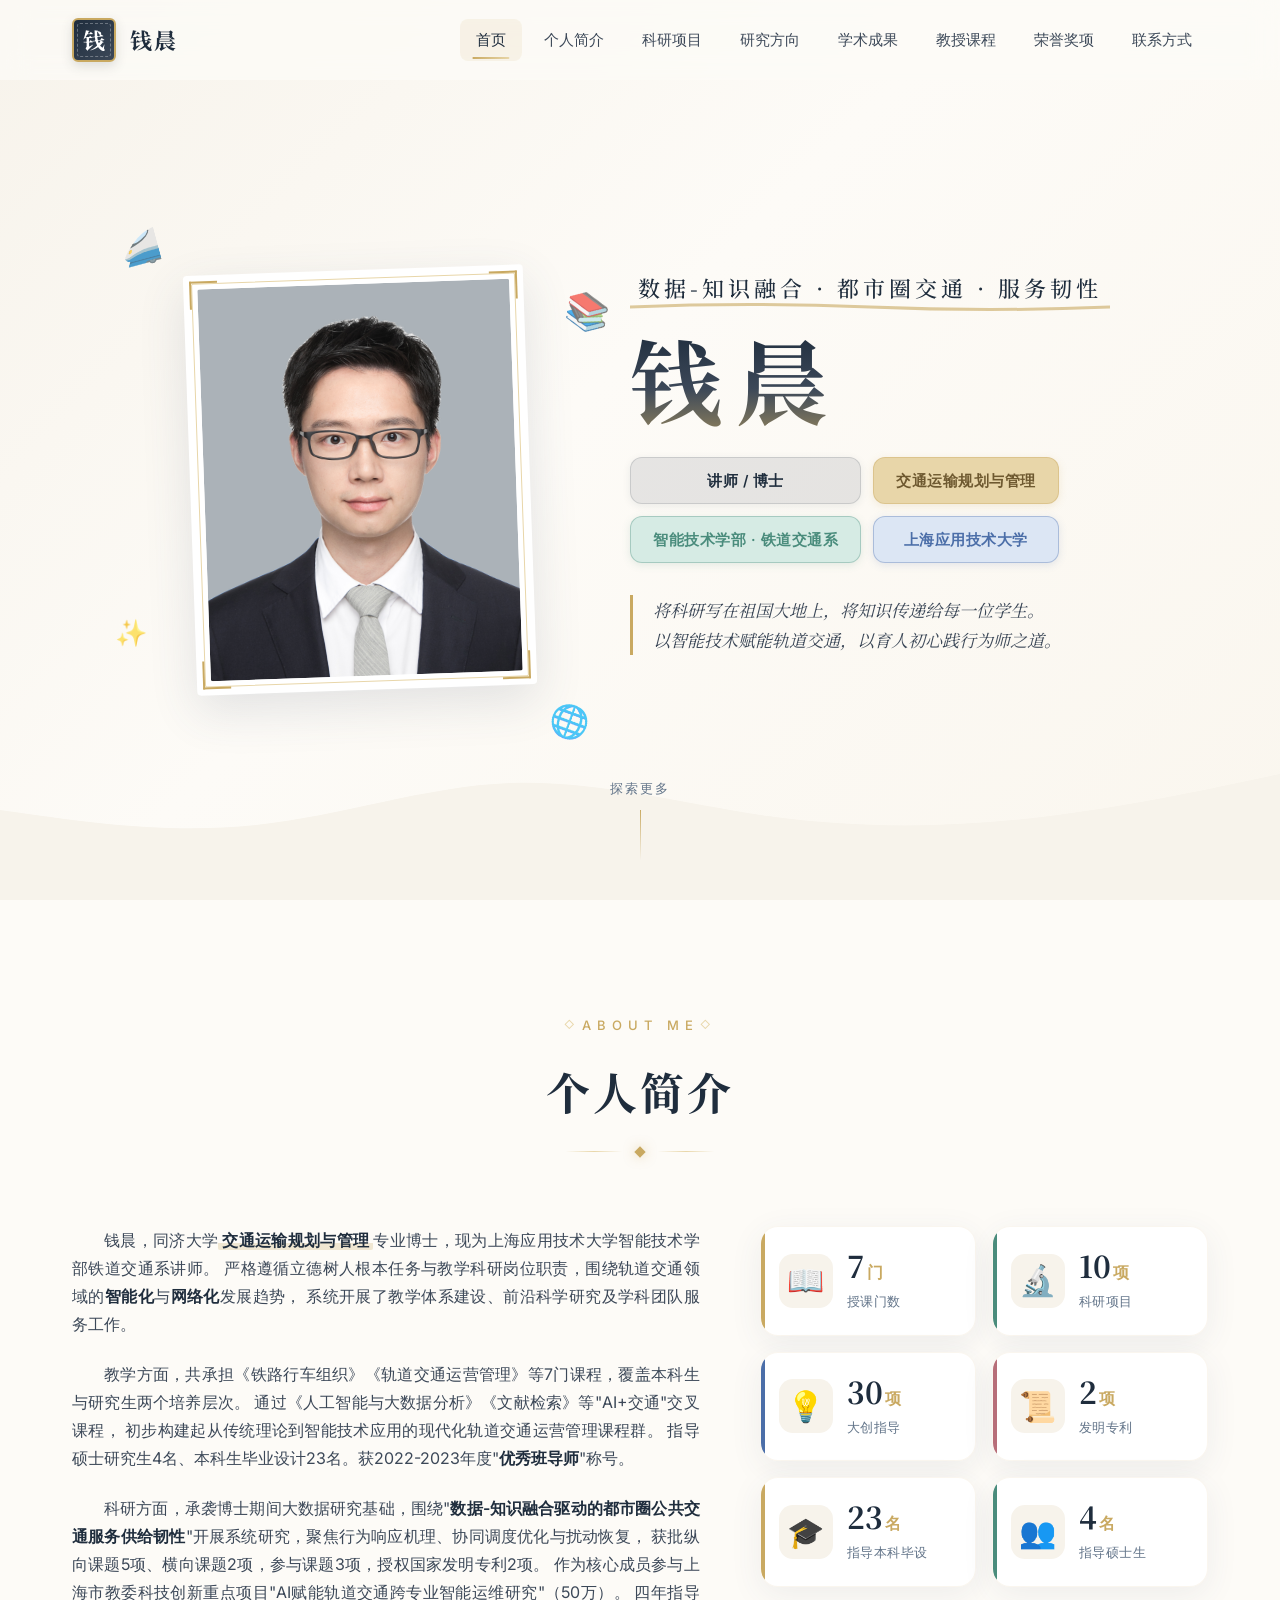
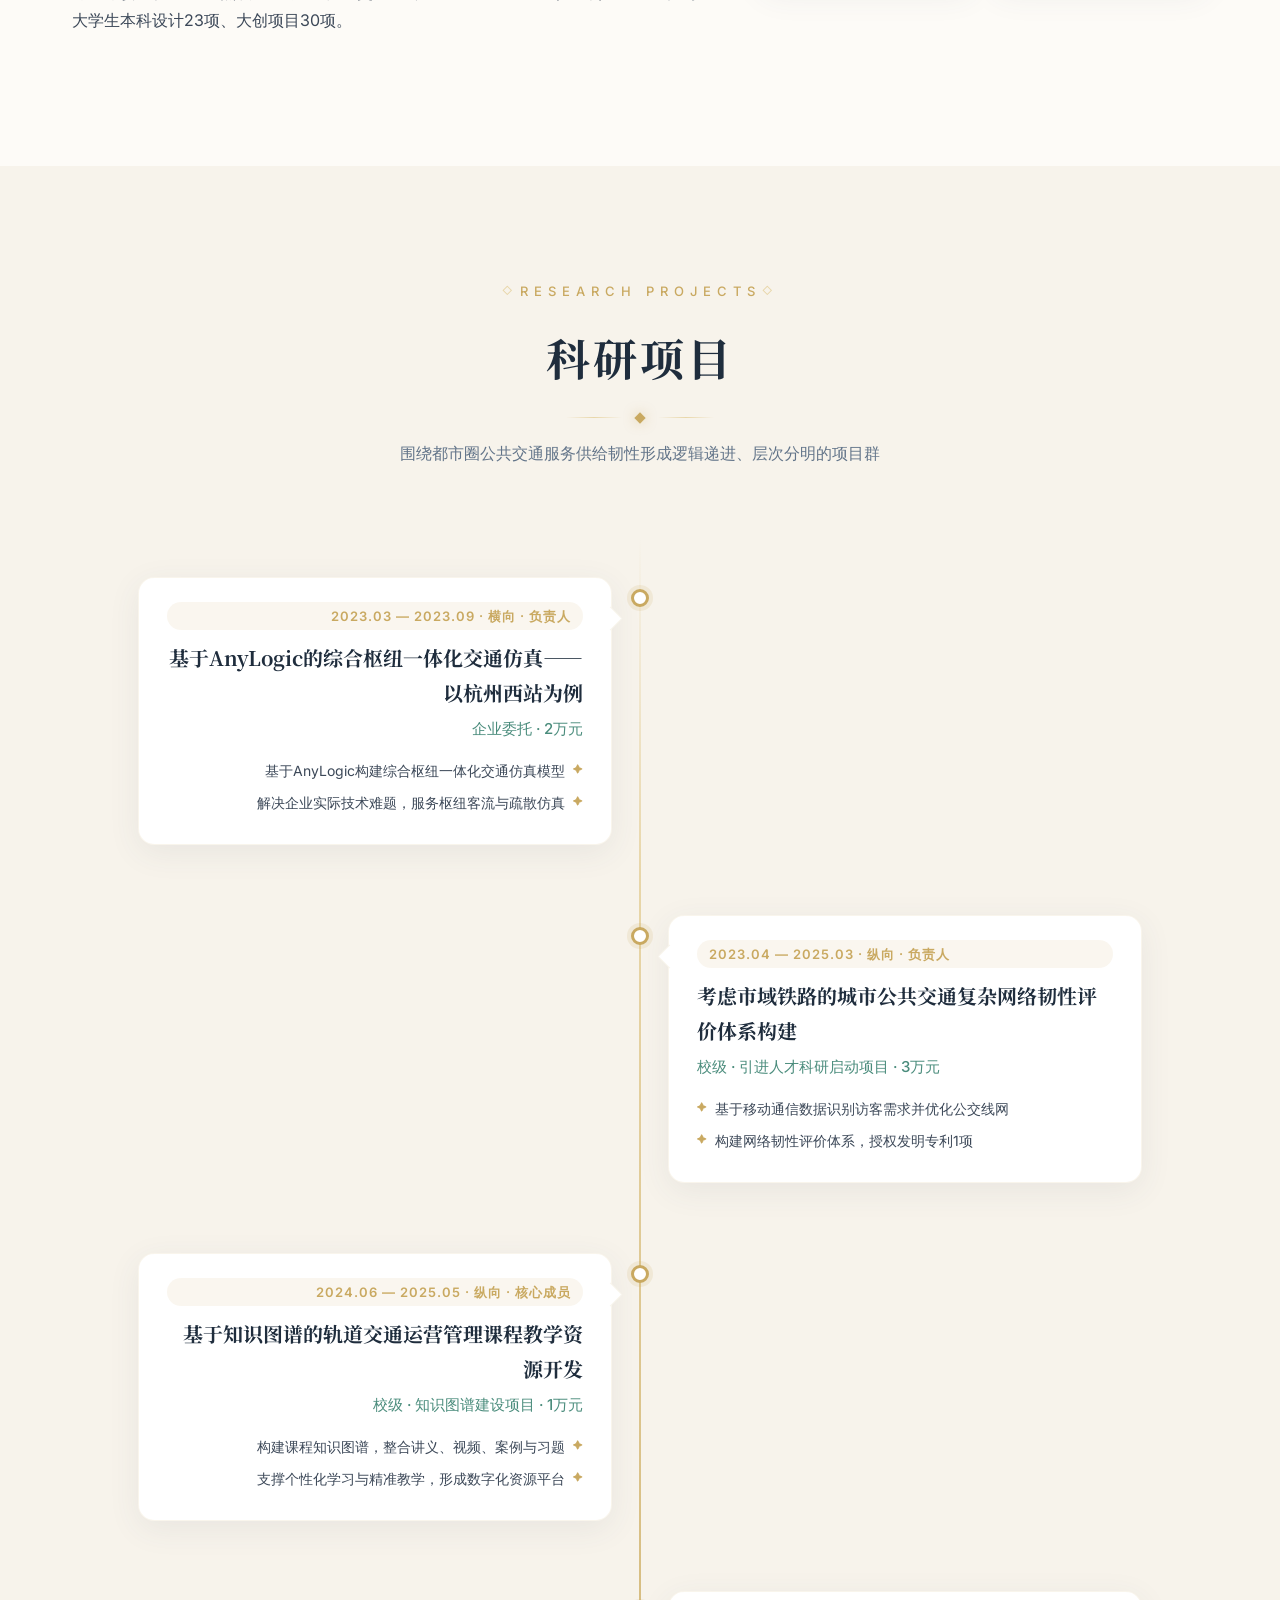
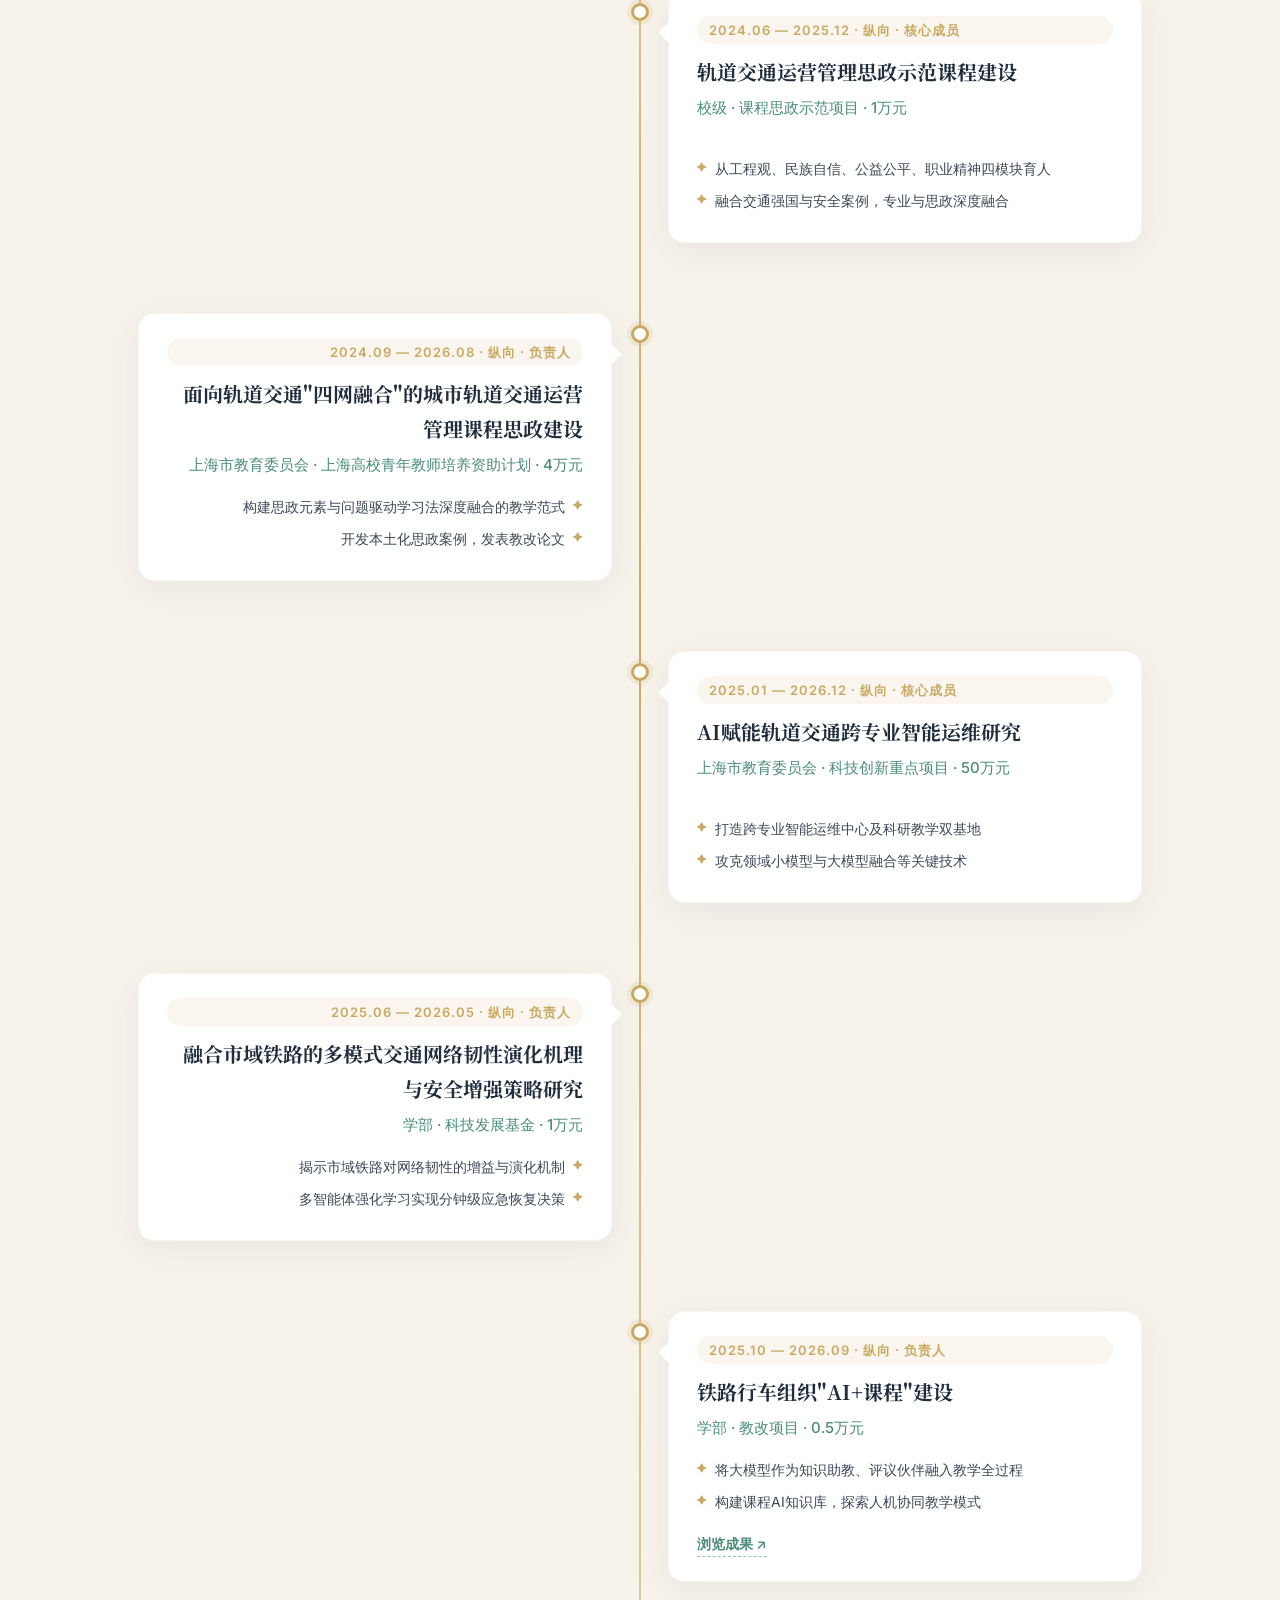
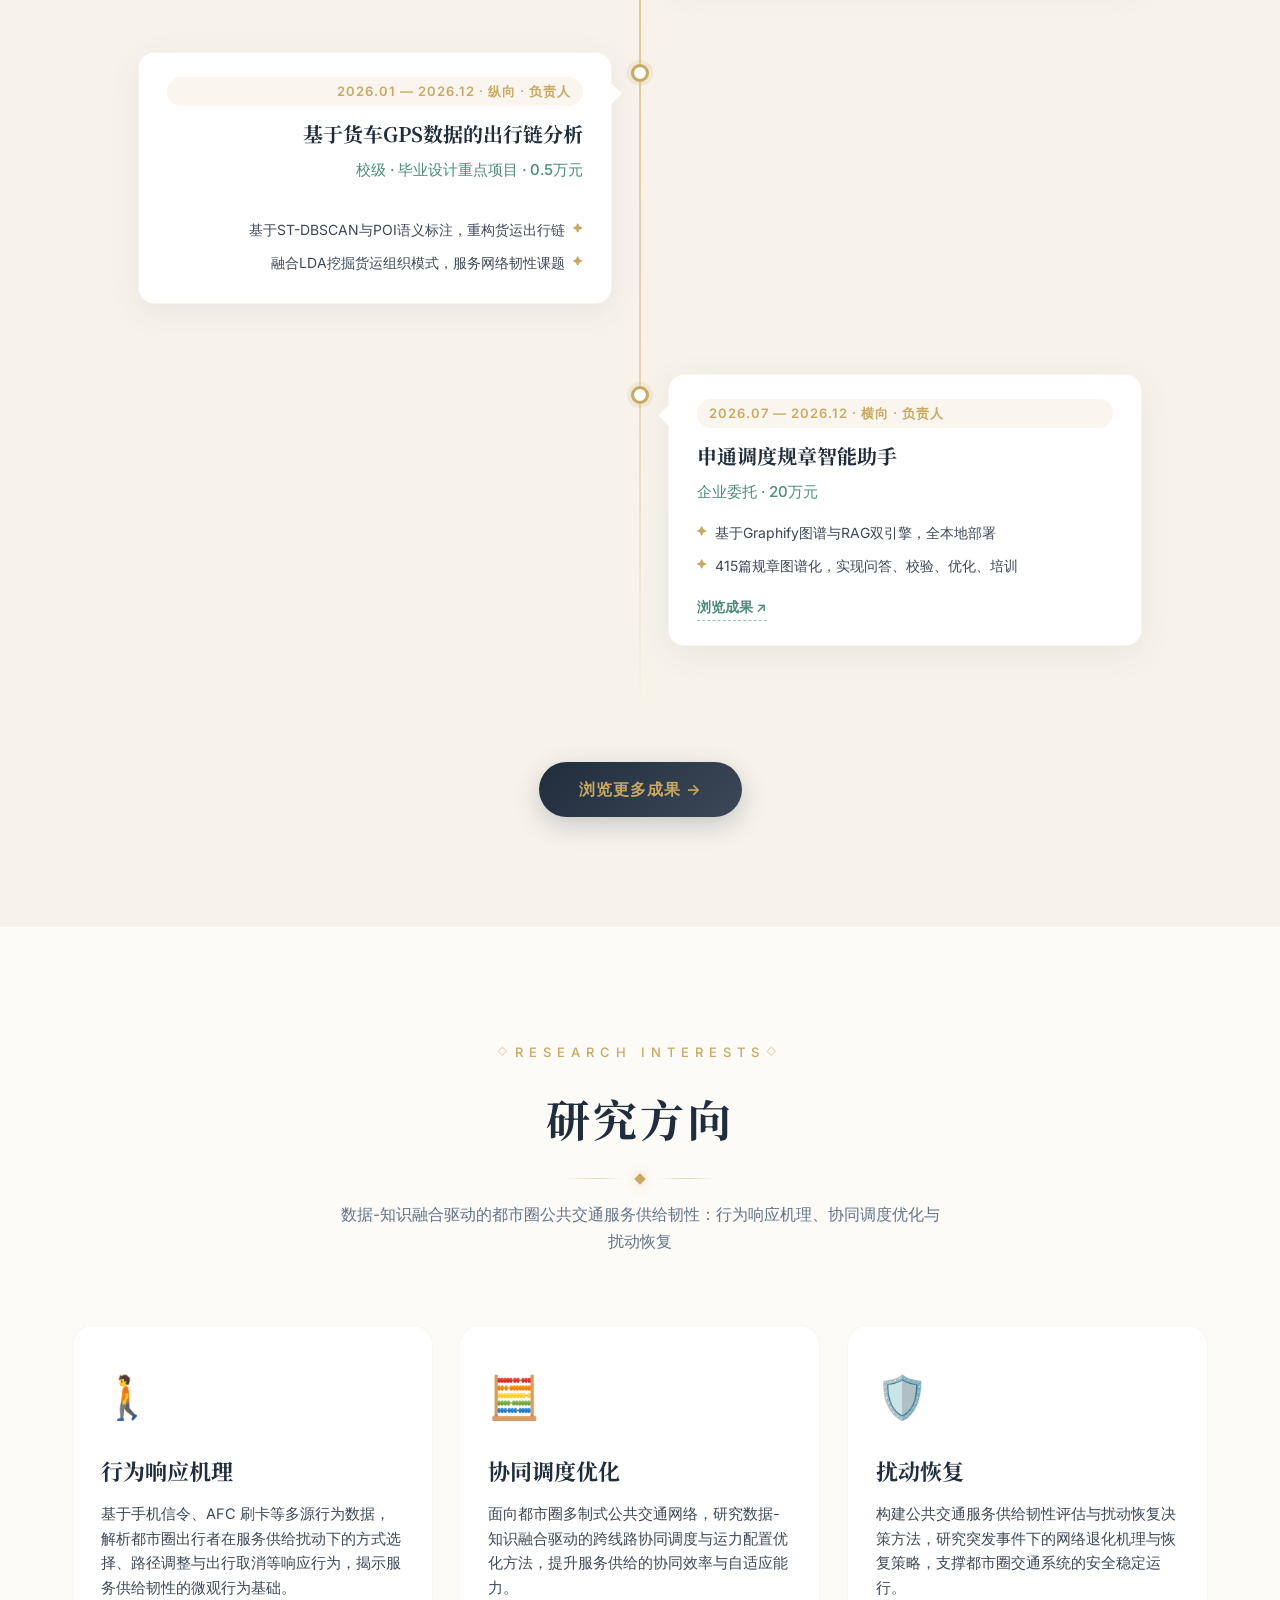
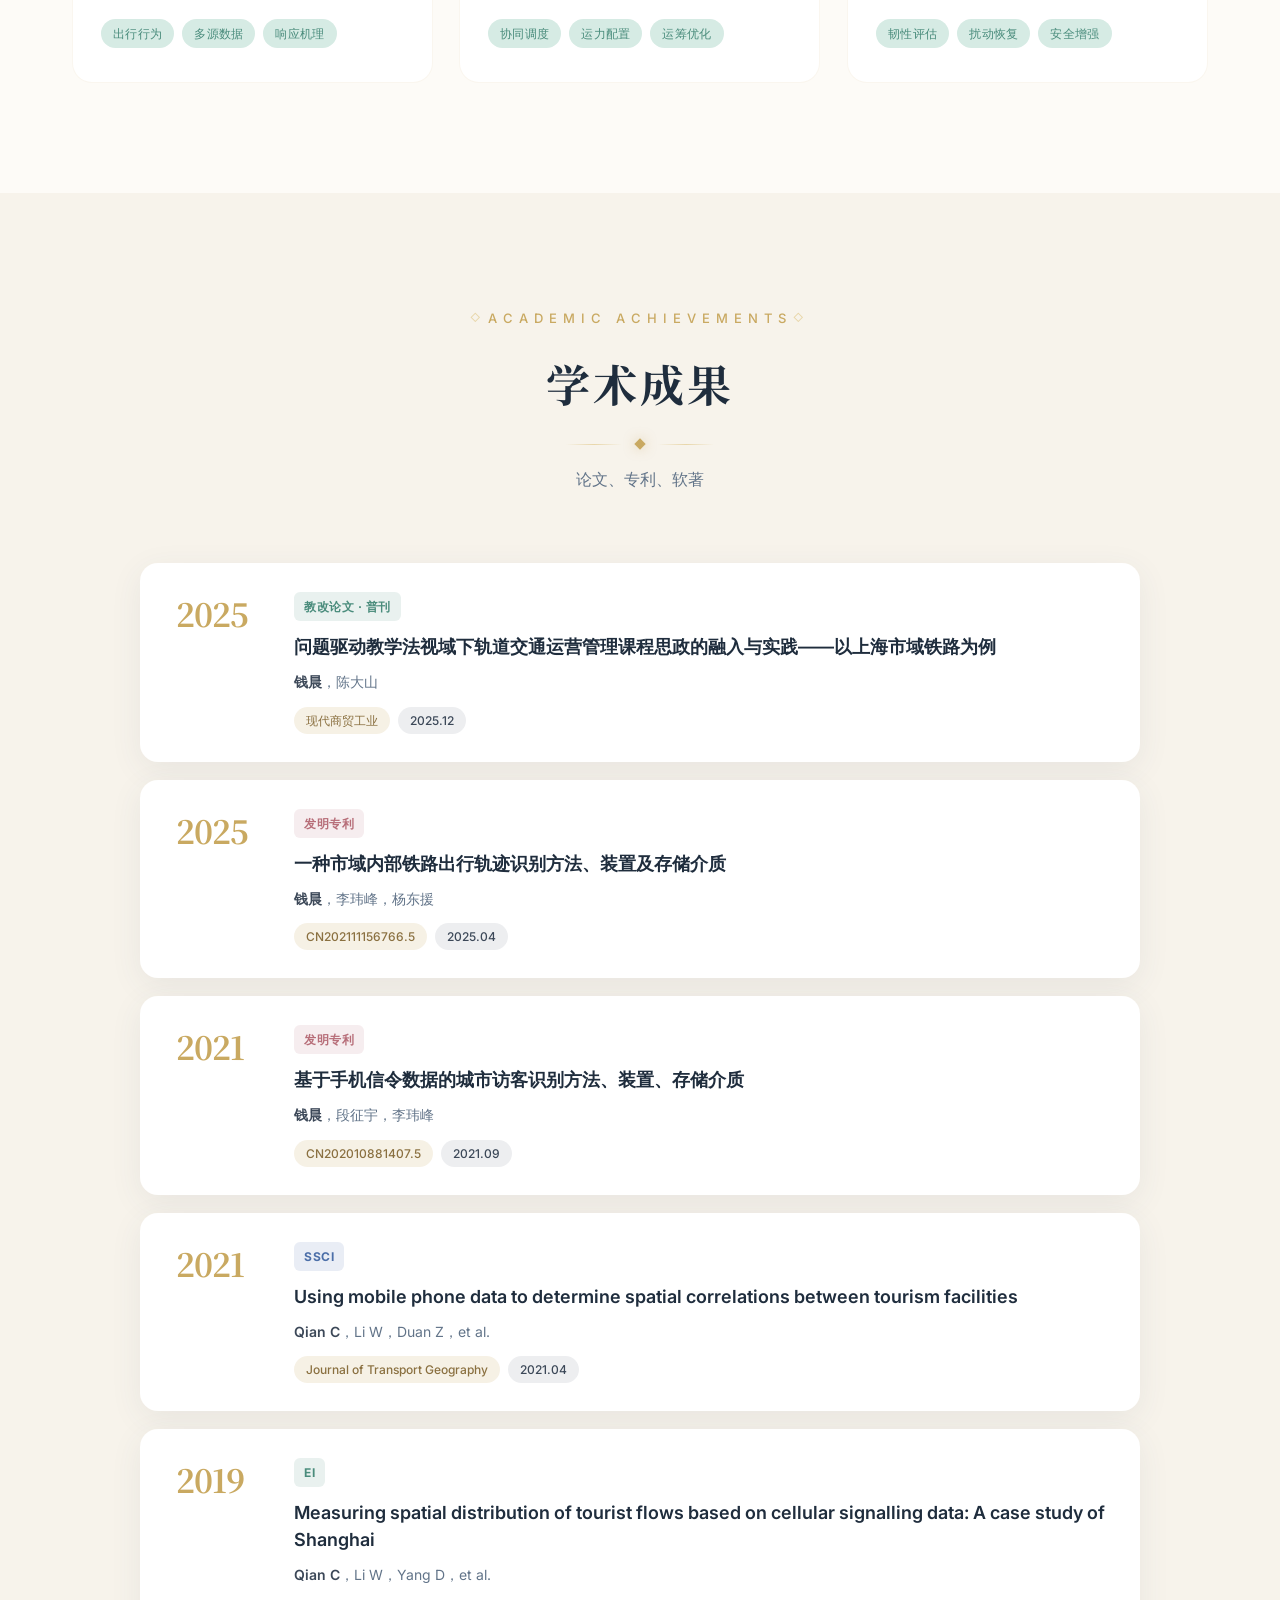
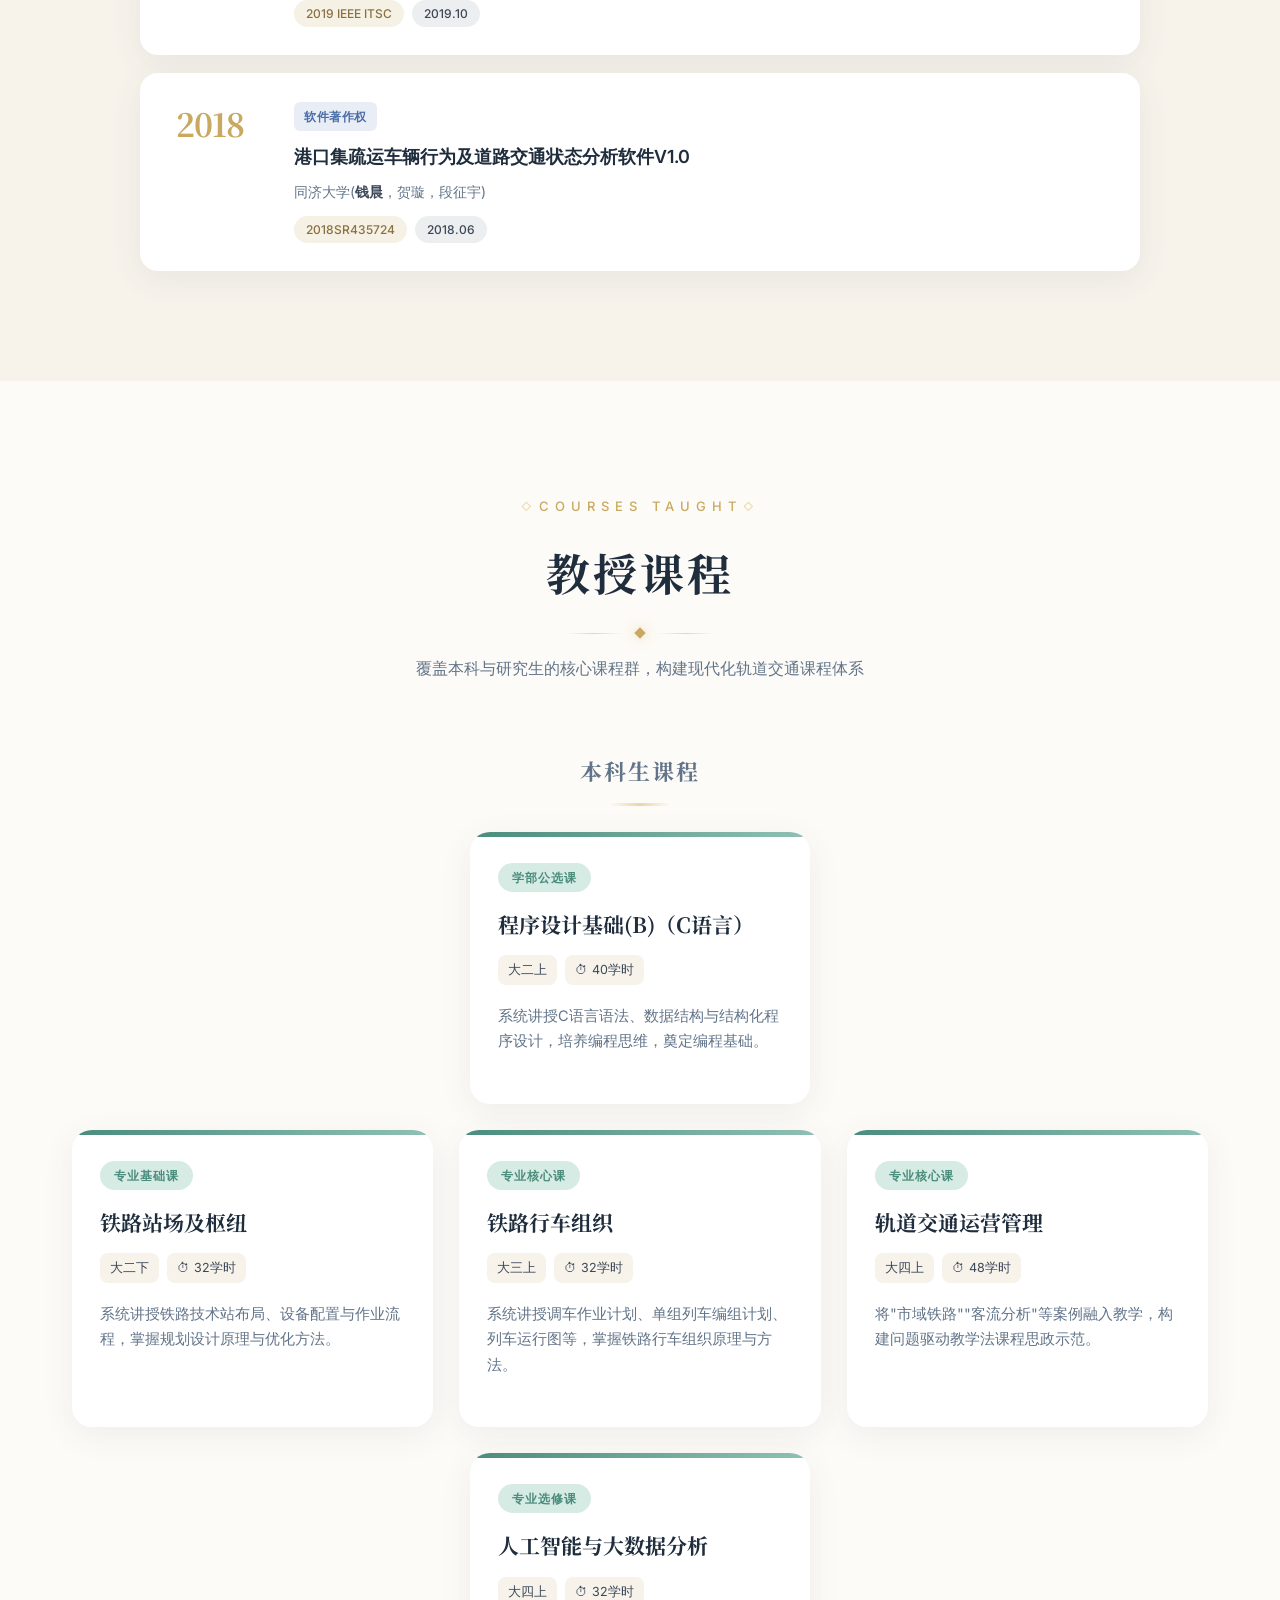
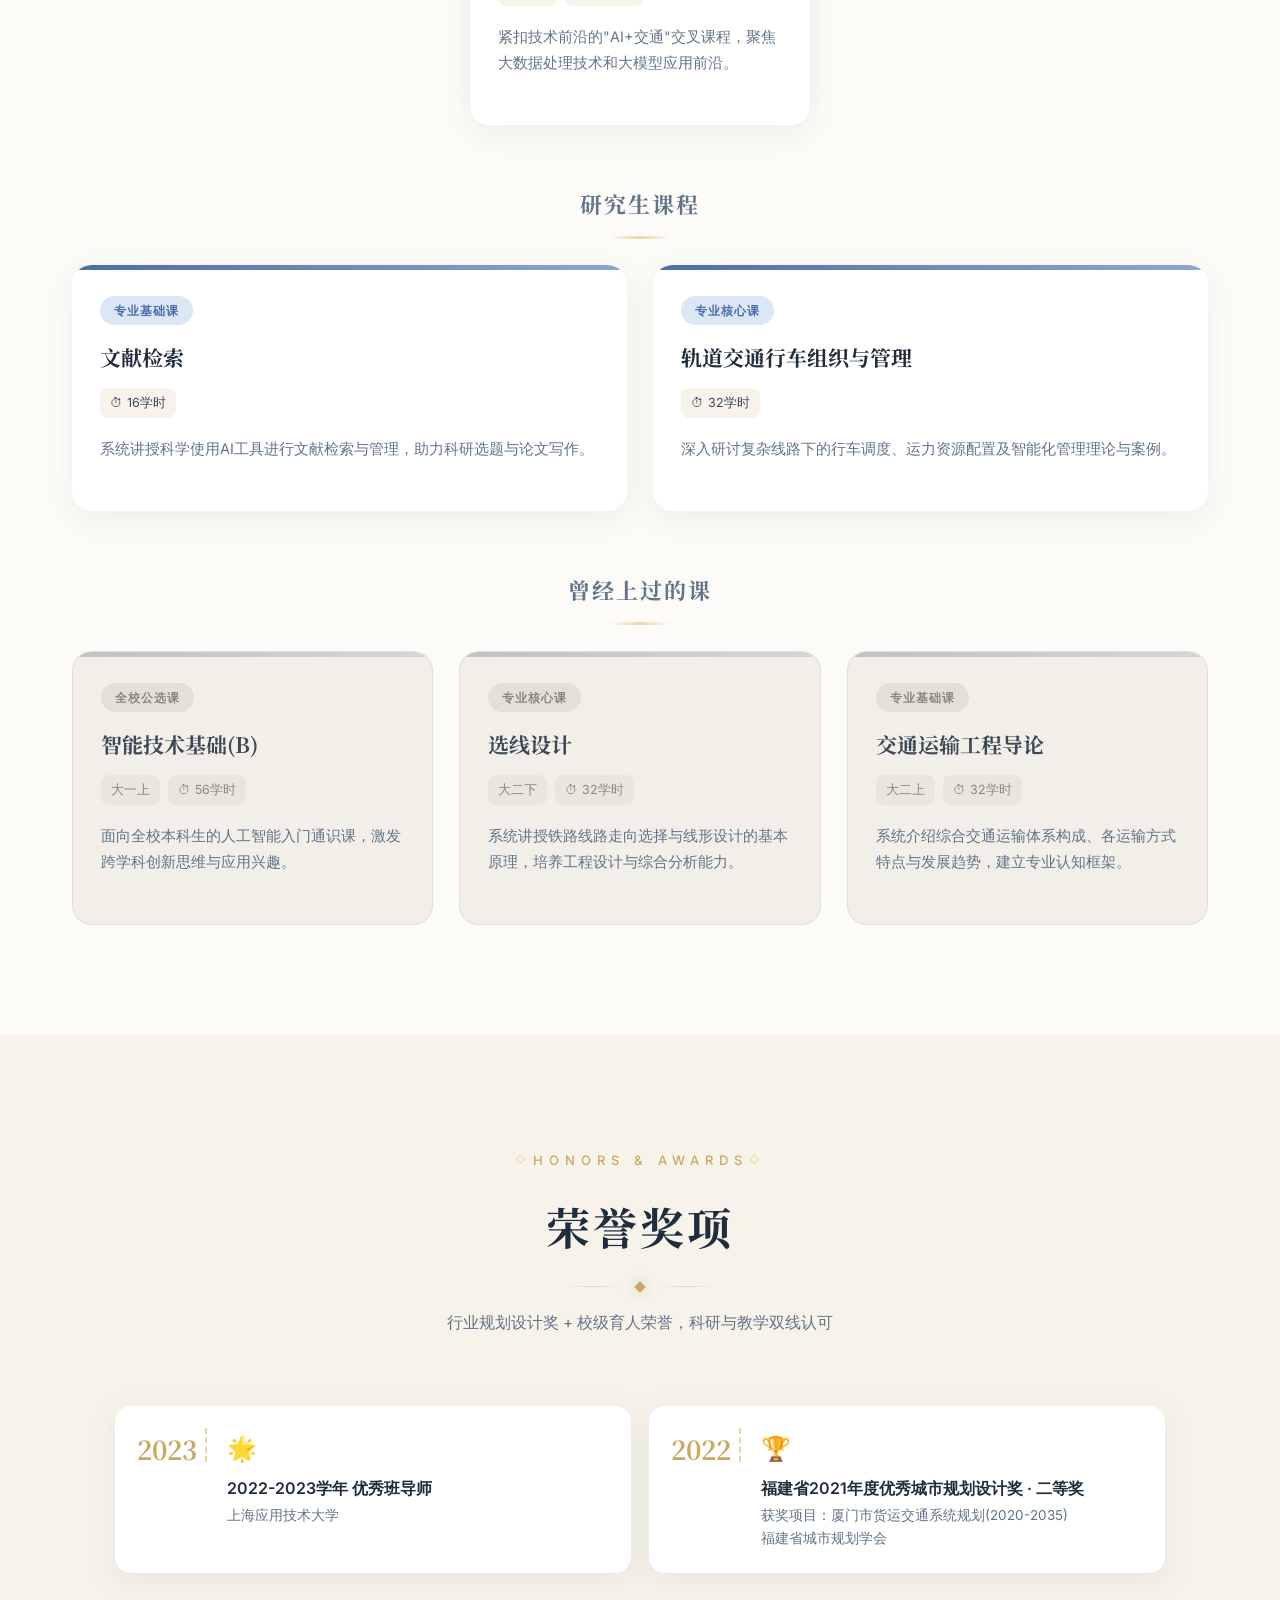
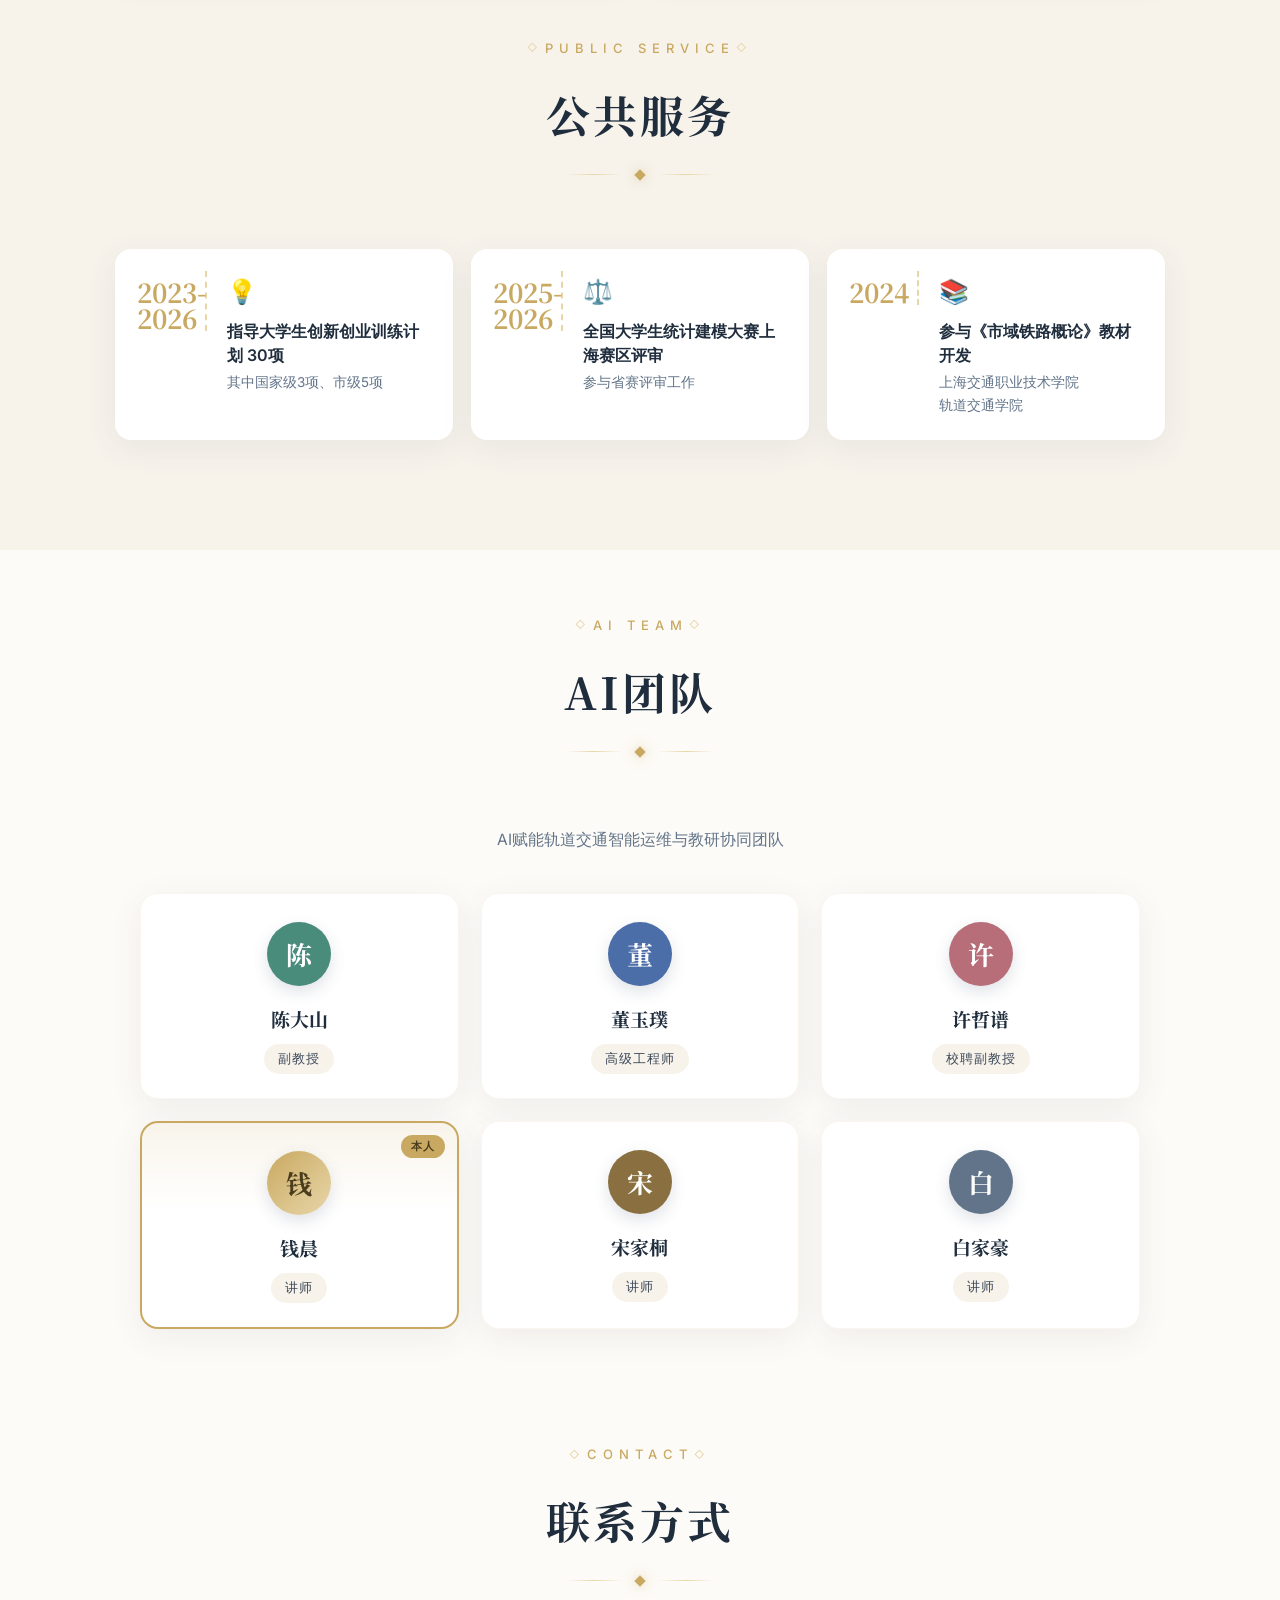
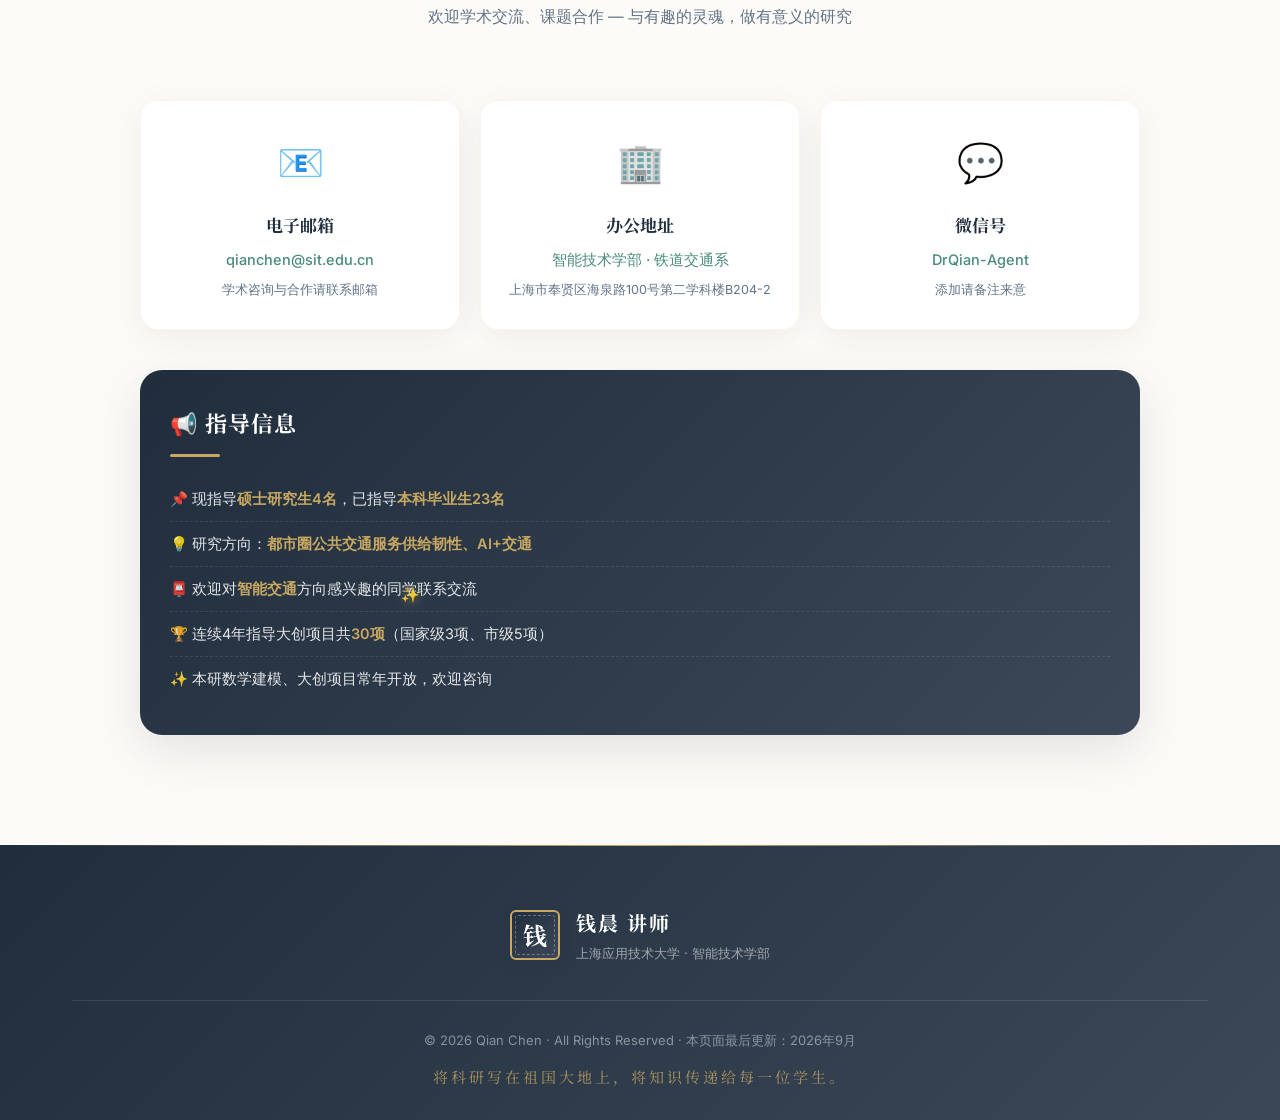
==== commit 03c23dd4: "Add works page, refresh research directions and contact - Add works.html for deployed agent delivera" ====
--- a/index.html
+++ b/index.html
@@ -54,7 +54,7 @@
             <div class="frame-corner tr"></div>
             <div class="frame-corner bl"></div>
             <div class="frame-corner br"></div>
-            <img src="resources/证件照.jpg" alt="钱晨讲师" class="portrait-img" />
+            <img src="pic/证件照.jpg" alt="钱晨讲师" class="portrait-img" />
           </div>
           <div class="portrait-deco">
             <span class="deco-leaf l1">🚄</span>
@@ -65,7 +65,7 @@
         </div>
         <div class="hero-text">
           <p class="hero-greet">
-            <span class="ink-underline">轨道交通 · 智能运营 · 知识图谱</span>
+            <span class="ink-underline">数据-知识融合 · 都市圈交通 · 服务韧性</span>
           </p>
           <h1 class="hero-name">
             <span class="char">钱</span><span class="char">晨</span>
@@ -117,7 +117,7 @@
               指导硕士研究生4名、本科生毕业设计23名。获2022-2023年度"<strong>优秀班导师</strong>"称号。
             </p>
             <p>
-              科研方面，承袭博士期间大数据研究基础，围绕"<strong>轨道交通智能运营</strong>"与"<strong>知识图谱</strong>"两个核心方向开展系统研究，
+              科研方面，承袭博士期间大数据研究基础，围绕"<strong>数据-知识融合驱动的都市圈公共交通服务供给韧性</strong>"开展系统研究，聚焦行为响应机理、协同调度优化与扰动恢复，
               获批纵向课题5项、横向课题2项，参与课题3项，授权国家发明专利2项。
               作为核心成员参与上海市教委科技创新重点项目"AI赋能轨道交通跨专业智能运维研究"（50万）。
               四年指导大学生本科设计23项、大创项目30项。
@@ -189,7 +189,7 @@
             <span class="accent-line"></span>
           </div>
           <p class="section-subtitle">
-            围绕"轨道交通智能运营"与"知识图谱"形成逻辑递进、层次分明的项目群
+            围绕都市圈公共交通服务供给韧性形成逻辑递进、层次分明的项目群
           </p>
         </header>
         <div class="timeline">
@@ -318,6 +318,9 @@
                 <li>将大模型作为知识助教、评议伙伴融入教学全过程</li>
                 <li>构建课程AI知识库，探索人机协同教学模式</li>
               </ul>
+              <a class="timeline-work-link" href="works.html#shunting"
+                >浏览成果 ↗</a
+              >
             </div>
           </div>
           <div class="timeline-item left">
@@ -340,21 +343,20 @@
               <span class="timeline-date"
                 >2026.07 — 2026.12 · 横向 · 负责人</span
               >
-              <h3 class="timeline-title">
-                <a
-                  href="https://dickwxyz.github.io/Dispatch-Assistant-Preview/"
-                  target="_blank"
-                  rel="noopener"
-                  >申通调度规章智能助手</a
-                >
-              </h3>
+              <h3 class="timeline-title">申通调度规章智能助手</h3>
               <p class="timeline-school">企业委托 · 20万元</p>
               <ul class="timeline-detail">
                 <li>基于Graphify图谱与RAG双引擎，全本地部署</li>
                 <li>415篇规章图谱化，实现问答、校验、优化、培训</li>
               </ul>
-            </div>
-          </div>
+              <a class="timeline-work-link" href="works.html#dispatch"
+                >浏览成果 ↗</a
+              >
+            </div>
+          </div>
+        </div>
+        <div class="works-more-wrap">
+          <a class="works-more" href="works.html">浏览更多成果 →</a>
         </div>
       </div>
     </section>
@@ -371,68 +373,38 @@
             <span class="accent-line"></span>
           </div>
           <p class="section-subtitle">
-            聚焦智能轨道交通，以网络韧性、运筹优化与AI技术驱动行业创新
+            数据-知识融合驱动的都市圈公共交通服务供给韧性：行为响应机理、协同调度优化与扰动恢复
           </p>
         </header>
         <div class="research-grid">
           <div class="research-card hover-card" style="--i: 1">
-            <div class="rc-icon">🕸️</div>
-            <h3 class="rc-title">交通网络韧性</h3>
+            <div class="rc-icon">🚶</div>
+            <h3 class="rc-title">行为响应机理</h3>
             <p class="rc-desc">
-              面向市域铁路与多模式交通网络，研究网络韧性评价指标体系、扰动演化机理与安全增强策略，为轨道交通网络在突发事件下的快速恢复与安全稳定运行提供理论支撑。
+              基于手机信令、AFC 刷卡等多源行为数据，解析都市圈出行者在服务供给扰动下的方式选择、路径调整与出行取消等响应行为，揭示服务供给韧性的微观行为基础。
             </p>
             <div class="rc-tags">
-              <span>韧性评价</span><span>演化机理</span><span>安全增强</span>
+              <span>出行行为</span><span>多源数据</span><span>响应机理</span>
             </div>
           </div>
           <div class="research-card hover-card" style="--i: 2">
             <div class="rc-icon">🧮</div>
-            <h3 class="rc-title">交通运筹优化</h3>
+            <h3 class="rc-title">协同调度优化</h3>
             <p class="rc-desc">
-              运用整数规划、网络流与智能算法等运筹优化方法，求解列车运行组织、运力配置与运营调度等复杂问题，支撑轨道交通网络化、智慧化运营的高效决策。
+              面向都市圈多制式公共交通网络，研究数据-知识融合驱动的跨线路协同调度与运力配置优化方法，提升服务供给的协同效率与自适应能力。
             </p>
             <div class="rc-tags">
-              <span>行车组织</span><span>运力配置</span><span>调度优化</span>
+              <span>协同调度</span><span>运力配置</span><span>运筹优化</span>
             </div>
           </div>
           <div class="research-card hover-card" style="--i: 3">
-            <div class="rc-icon">🚶</div>
-            <h3 class="rc-title">交通行为科学</h3>
+            <div class="rc-icon">🛡️</div>
+            <h3 class="rc-title">扰动恢复</h3>
             <p class="rc-desc">
-              融合心理学、经济学与社会学理论，研究出行者出行方式选择、路径选择与公共交通接驳行为规律，为客流预测、运营组织与交通政策制定提供科学依据。
+              构建公共交通服务供给韧性评估与扰动恢复决策方法，研究突发事件下的网络退化机理与恢复策略，支撑都市圈交通系统的安全稳定运行。
             </p>
             <div class="rc-tags">
-              <span>出行行为</span><span>方式选择</span><span>客流预测</span>
-            </div>
-          </div>
-          <div class="research-card hover-card" style="--i: 4">
-            <div class="rc-icon">🤖</div>
-            <h3 class="rc-title">交通大模型应用开发</h3>
-            <p class="rc-desc">
-              面向交通运输行业场景，开发基于大语言模型的智能问答、运营决策与运维辅助应用，推动"AI+交通"从概念研究走向工程落地。
-            </p>
-            <div class="rc-tags">
-              <span>大语言模型</span><span>智能问答</span><span>AI赋能</span>
-            </div>
-          </div>
-          <div class="research-card hover-card" style="--i: 5">
-            <div class="rc-icon">📊</div>
-            <h3 class="rc-title">交通大数据分析</h3>
-            <p class="rc-desc">
-              融合轨道交通刷卡记录、出行轨迹与多源异构数据，开展客流精准分析、出行模式识别与运行规律挖掘，为精细化运营管理提供数据驱动支撑。
-            </p>
-            <div class="rc-tags">
-              <span>多源数据</span><span>轨迹识别</span><span>客流分析</span>
-            </div>
-          </div>
-          <div class="research-card hover-card" style="--i: 6">
-            <div class="rc-icon">🧠</div>
-            <h3 class="rc-title">知识图谱</h3>
-            <p class="rc-desc">
-              构建轨道交通领域专业知识图谱，实现教学资源与科研知识的智能组织、关联检索与可视化呈现，赋能课程建设、智能问答与决策辅助。
-            </p>
-            <div class="rc-tags">
-              <span>领域图谱</span><span>智能检索</span><span>教学赋能</span>
+              <span>韧性评估</span><span>扰动恢复</span><span>安全增强</span>
             </div>
           </div>
         </div>
@@ -845,10 +817,10 @@
               <p class="cc-desc">上海市奉贤区海泉路100号第二学科楼B204-2</p>
             </div>
             <div class="contact-card cc-hour hover-card">
-              <div class="cc-icon">📱</div>
-              <h4>手机号</h4>
-              <span class="cc-value">15000190885</span>
-              <p class="cc-desc">微信与手机同号</p>
+              <div class="cc-icon">💬</div>
+              <h4>微信号</h4>
+              <span class="cc-value">DrQian-Agent</span>
+              <p class="cc-desc">添加请备注来意</p>
             </div>
           </div>
           <div class="recruit-box">
@@ -857,7 +829,7 @@
               <li>
                 📌 现指导<strong>硕士研究生4名</strong>，已指导<strong>本科毕业生23名</strong>
               </li>
-              <li>💡 研究方向：<strong>轨道交通智能运营、AI+交通</strong></li>
+              <li>💡 研究方向：<strong>都市圈公共交通服务供给韧性、AI+交通</strong></li>
               <li>
                 📮 欢迎对<strong>智能交通</strong>方向感兴趣的同学联系交流
               </li>
@@ -886,7 +858,7 @@
         </div>
         <div class="footer-bottom">
           <p>
-            © 2026 Qian Chen · All Rights Reserved · 本页面最后更新：2026年8月
+            © 2026 Qian Chen · All Rights Reserved · 本页面最后更新：2026年9月
           </p>
           <p class="footer-motif">
             将科研写在祖国大地上，将知识传递给每一位学生。
--- a/styles.css
+++ b/styles.css
@@ -1659,3 +1659,220 @@
   .awards-grid { grid-template-columns: 1fr; }
   .team-grid { grid-template-columns: 1fr; }
 }
+
+/* ============ 成果展示页（works.html） ============ */
+.works-hero {
+  padding: 150px 0 24px;
+  position: relative;
+}
+
+.works-list { padding-top: 30px; }
+
+.work-card {
+  display: grid;
+  grid-template-columns: 1fr 320px;
+  gap: 32px;
+  align-items: start;
+  background: #fff;
+  border-radius: 20px;
+  padding: 34px 32px;
+  border: 1px solid rgba(201, 169, 97, 0.1);
+  box-shadow: var(--shadow-soft);
+  margin-bottom: 26px;
+  transition: all 0.5s cubic-bezier(0.34, 1.56, 0.64, 1);
+}
+.work-card:hover {
+  transform: translateY(-6px);
+  box-shadow: var(--shadow-hover);
+  border-color: var(--gold-soft);
+}
+
+.work-status {
+  display: inline-block;
+  padding: 4px 14px;
+  font-size: 12px;
+  font-weight: 600;
+  border-radius: 100px;
+  letter-spacing: 1px;
+  margin-bottom: 14px;
+}
+.work-status-live { background: var(--jade-soft); color: var(--jade); }
+.work-status-building { background: var(--gold-soft); color: #6e5930; }
+
+.work-title {
+  font-family: var(--serif);
+  font-size: 24px;
+  font-weight: 700;
+  color: var(--ink);
+  line-height: 1.4;
+  margin-bottom: 10px;
+}
+.work-sub {
+  font-size: 15px;
+  color: var(--ink-light);
+  line-height: 1.75;
+  margin-bottom: 18px;
+}
+
+.work-features {
+  list-style: none;
+  padding: 0;
+  margin-bottom: 20px;
+}
+.work-features li {
+  position: relative;
+  font-size: 14.5px;
+  color: var(--ink-soft);
+  line-height: 1.7;
+  padding: 4px 0 4px 20px;
+}
+.work-features li::before {
+  content: '✦';
+  position: absolute;
+  left: 0;
+  top: 7px;
+  color: var(--gold);
+  font-size: 10px;
+}
+
+.work-tags {
+  display: flex;
+  flex-wrap: wrap;
+  gap: 8px;
+  margin-bottom: 22px;
+}
+.work-tags span {
+  padding: 4px 12px;
+  font-size: 12px;
+  color: var(--jade);
+  background: var(--jade-soft);
+  border-radius: 100px;
+  font-weight: 500;
+  letter-spacing: 0.3px;
+}
+
+.work-actions {
+  display: flex;
+  flex-wrap: wrap;
+  gap: 12px;
+}
+.work-cta {
+  display: inline-flex;
+  align-items: center;
+  gap: 8px;
+  padding: 11px 28px;
+  border-radius: 100px;
+  background: var(--gradient-ink);
+  color: var(--gold);
+  font-size: 14.5px;
+  font-weight: 600;
+  letter-spacing: 0.5px;
+  text-decoration: none;
+  box-shadow: 0 6px 22px rgba(31, 45, 61, 0.2);
+  transition: all 0.4s cubic-bezier(0.34, 1.56, 0.64, 1);
+}
+.work-cta:hover {
+  transform: translateY(-3px);
+  color: #fff;
+  box-shadow: 0 10px 28px rgba(31, 45, 61, 0.3);
+}
+.work-cta-disabled {
+  background: var(--cream-deep);
+  color: var(--ink-light);
+  box-shadow: none;
+  cursor: default;
+  pointer-events: none;
+}
+
+/* 封面块：设计款底衬 + 预留截图位（img 存在时铺满） */
+.work-cover {
+  position: relative;
+  aspect-ratio: 4 / 3;
+  border-radius: 16px;
+  overflow: hidden;
+  display: grid;
+  place-items: center;
+  background: var(--gradient-ink);
+}
+.work-cover-jade { background: linear-gradient(135deg, #4a8c7c 0%, #2c554b 100%); }
+.work-cover-azure { background: linear-gradient(135deg, #4b6ea8 0%, #2f4568 100%); }
+.work-cover::after {
+  content: '';
+  position: absolute;
+  inset: 0;
+  background: radial-gradient(circle at 30% 25%, rgba(201, 169, 97, 0.3), transparent 62%);
+  pointer-events: none;
+}
+.work-cover img {
+  position: relative;
+  z-index: 1;
+  width: 100%;
+  height: 100%;
+  object-fit: cover;
+  display: block;
+}
+.work-cover-fallback {
+  position: relative;
+  z-index: 1;
+  font-size: 68px;
+  line-height: 1;
+  filter: drop-shadow(0 6px 18px rgba(0, 0, 0, 0.28));
+}
+
+/* 科研项目底部的「浏览更多成果」入口 / works 页的返回按钮（共用） */
+.works-more-wrap { text-align: center; margin-top: 46px; }
+.works-back { text-align: center; margin: 40px 0 10px; }
+.works-more {
+  display: inline-flex;
+  align-items: center;
+  gap: 10px;
+  padding: 14px 40px;
+  border-radius: 100px;
+  background: var(--gradient-ink);
+  color: var(--gold);
+  font-size: 15.5px;
+  font-weight: 600;
+  letter-spacing: 1px;
+  text-decoration: none;
+  box-shadow: 0 8px 26px rgba(31, 45, 61, 0.22);
+  transition: all 0.4s cubic-bezier(0.34, 1.56, 0.64, 1);
+}
+.works-more:hover {
+  transform: translateY(-4px);
+  color: #fff;
+  box-shadow: 0 14px 34px rgba(31, 45, 61, 0.3);
+}
+
+/* 项目卡片内的成果跳转链接（放在 </ul> 之后，不进 li） */
+.timeline-work-link {
+  display: inline-flex;
+  align-items: center;
+  gap: 6px;
+  align-self: flex-start;
+  margin-top: 14px;
+  font-size: 13.5px;
+  font-weight: 600;
+  color: var(--jade);
+  text-decoration: none;
+  border-bottom: 1px dashed var(--jade-light);
+  transition: all 0.3s;
+}
+.timeline-work-link:hover {
+  color: var(--ink);
+  border-bottom-color: var(--gold);
+}
+.timeline-item.left .timeline-work-link { align-self: flex-end; }
+
+@media (max-width: 960px) {
+  .work-card { grid-template-columns: 1fr; }
+  .work-cover { width: 100%; max-width: 420px; margin: 0 auto; }
+  /* 窄屏时间轴已改为左对齐，链接跟随 */
+  .timeline-item.left .timeline-work-link { align-self: flex-start; }
+}
+
+@media (max-width: 640px) {
+  .works-hero { padding: 118px 0 16px; }
+  .work-card { padding: 24px 20px; gap: 24px; }
+  .work-cover-fallback { font-size: 54px; }
+  .works-more { padding: 12px 30px; font-size: 14.5px; }
+}
